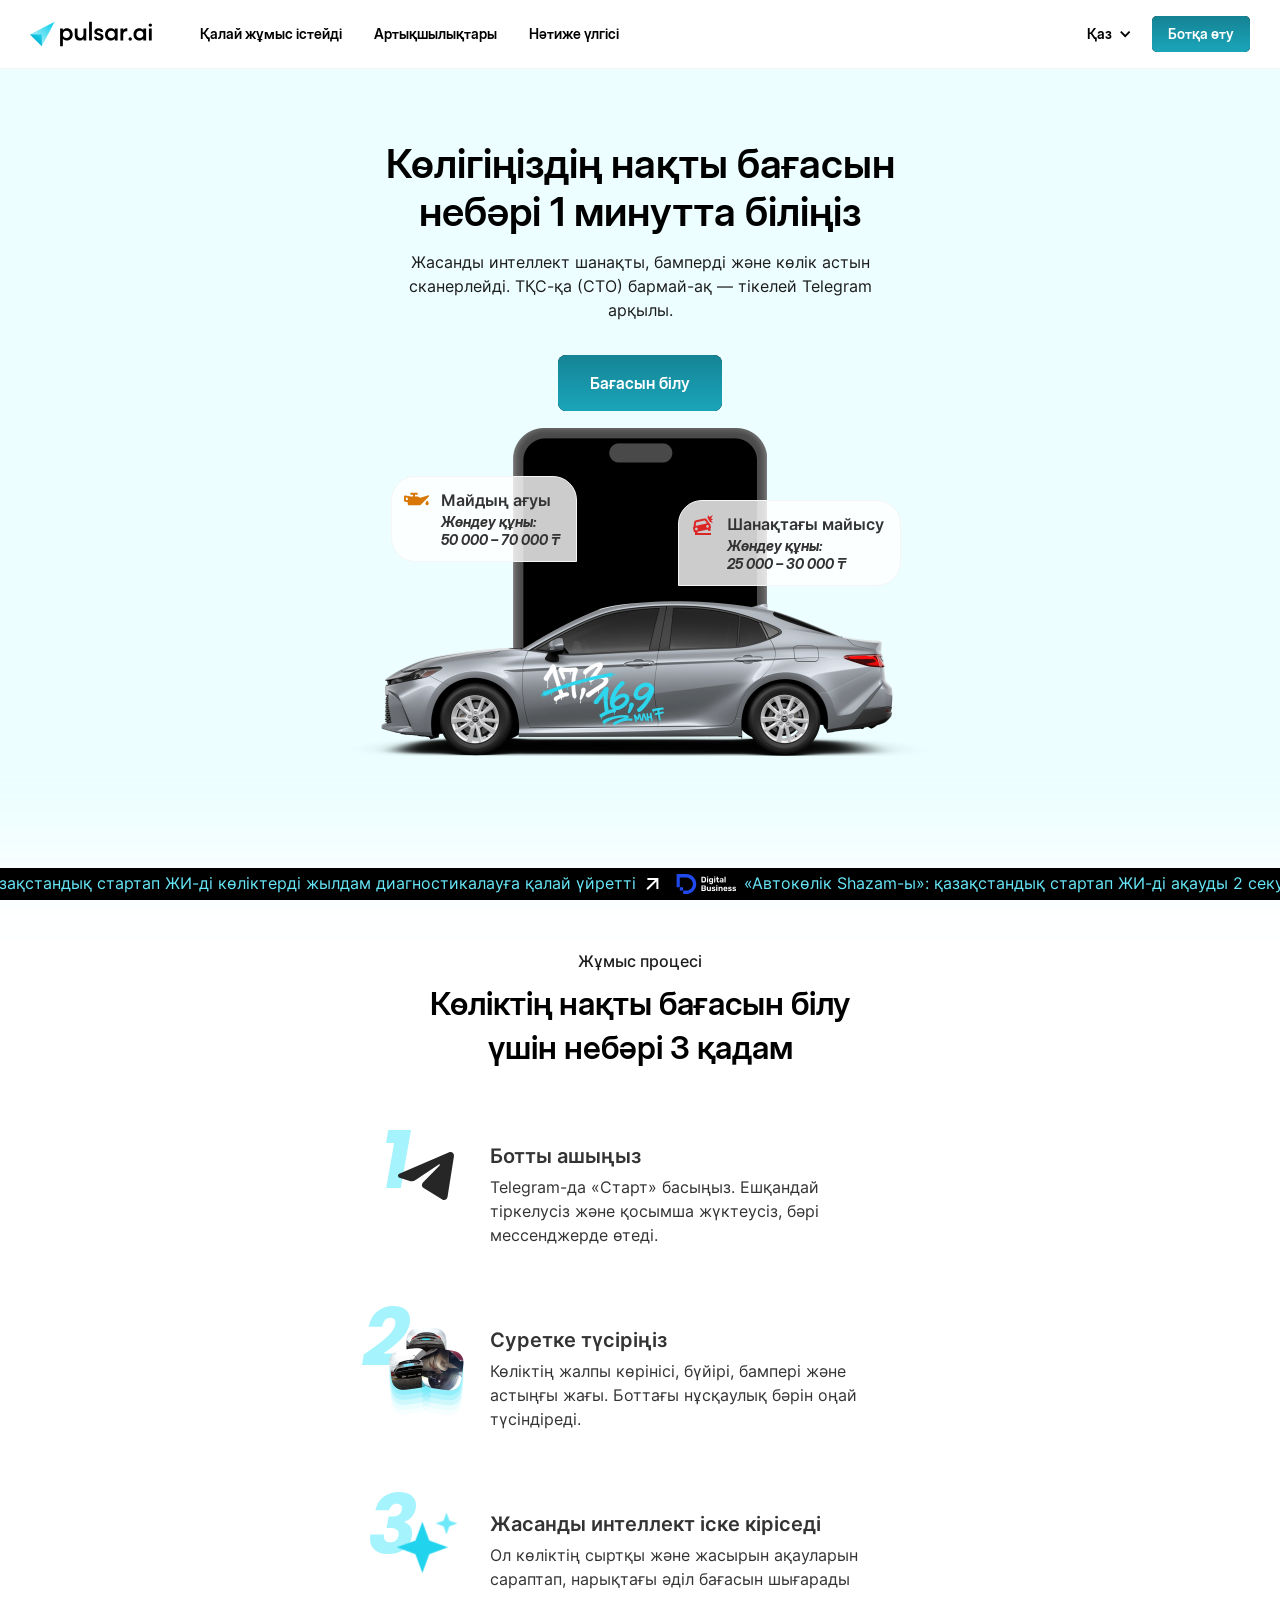
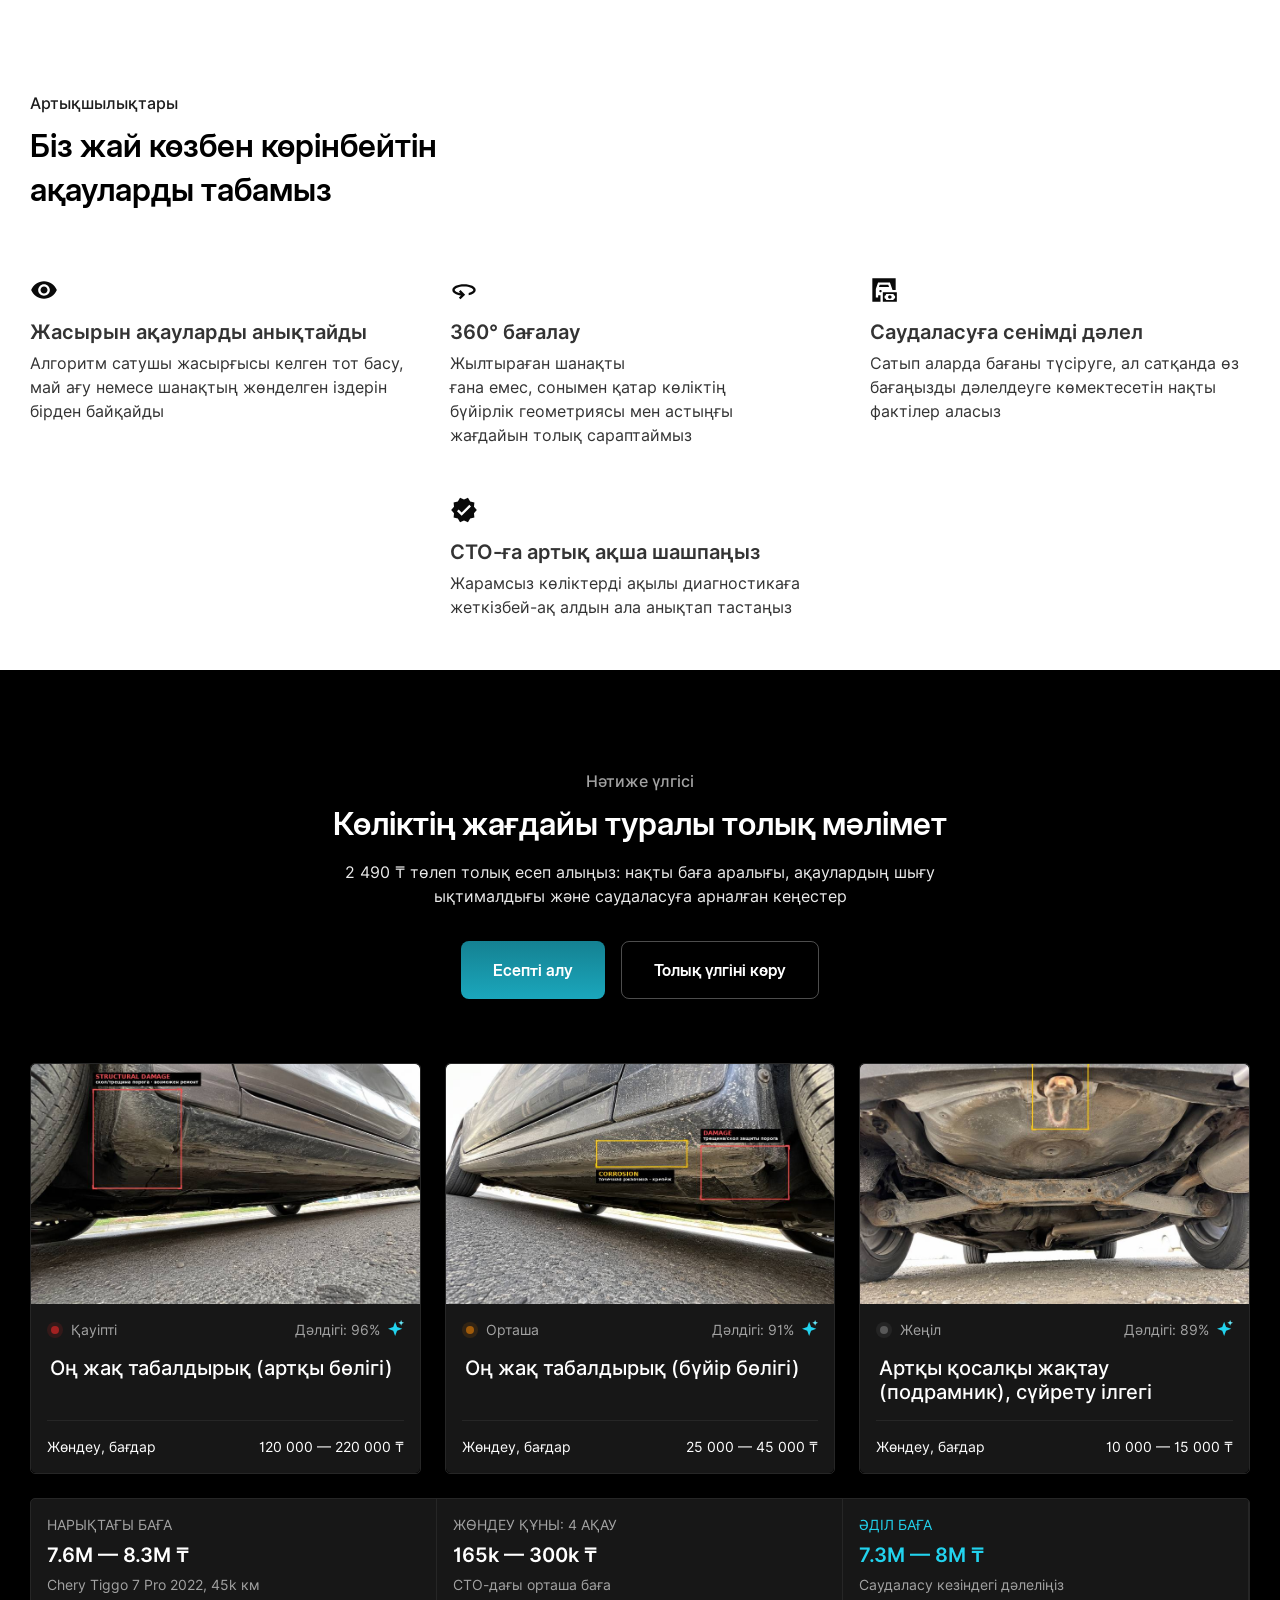
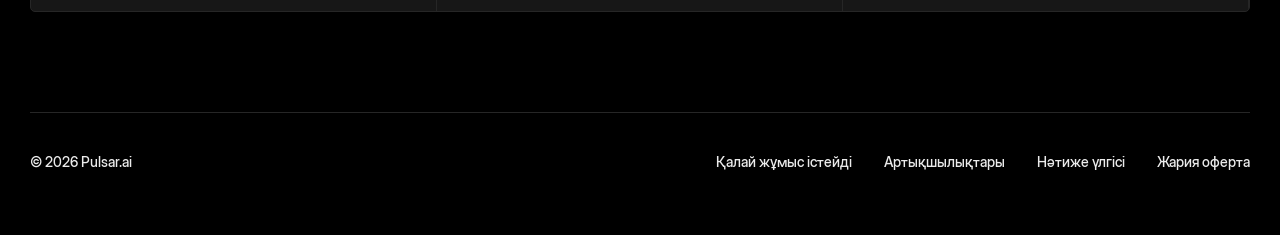
==== kz/index.html @ d09187bf "Kazakh version (/kz) with Paper edits; mobile media ticker above header Co-Authored-By: Claude Opus " ====
<!DOCTYPE html><!-- This site was created in Webflow. https://webflow.com --><!-- Last Published: Tue Nov 03 2026 05:20:23 GMT+0000 (Coordinated Universal Time) --><html lang="kk" data-wf-domain="pulsar-ai-5f24578e4e7285b3506d454662c2b.webflow.io" data-wf-page="6a9db978b10cdf1fc418b156" data-wf-site="6a9108107d1c08d838fe1f3b" data-wf-status="1"><head><meta charset="utf-8"/><link href="./" rel="preconnect" crossorigin="anonymous"/><title>Telegram арқылы автоны 1 минутта бағалау. ЖИ автокөлікті сканерлейді | Pulsar.ai</title><meta content="Көлігіңіздің нақты бағасын 1 минутта біліңіз. Жасанды интеллект жасырын ақауларды анықтайды. Telegram арқылы — СТО-ға бармай-ақ." name="description"/><meta content="width=device-width, initial-scale=1" name="viewport"/><meta content="Webflow" name="generator"/><link href="../assets/pulsar-ai-5f24578e4e7285b3506d454662c2b.webflow.shared.e71da4621.css" rel="stylesheet" type="text/css" crossorigin="anonymous"/><link href="../assets/custom.css" rel="stylesheet" type="text/css"/><style>html.w-mod-js:not(.w-mod-ix3) :is(:is(.button_black, .button_black) .button__circle-decor1, :is(.button_black-small.hide, .button_black-small.hide) .button__circle-decor1, .score__indicator, [data-wf-target*='["6a9db978b10cdf1fc418b156","5acc71b6-aaa3-7196-4b12-9d243e6ff6d4"]'], [data-wf-target*='["6a9db978b10cdf1fc418b156","000bf747-5f48-0472-7041-b72a13dcbaec"]'], [data-wf-target*='["6a9db978b10cdf1fc418b156","5acc71b6-aaa3-7196-4b12-9d243e6ff6dc"]'], [data-wf-target*='["6a9db978b10cdf1fc418b156","110ddaeb-babc-3995-3677-36b9c46e0627"]'], [data-wf-target*='["6a9db978b10cdf1fc418b156","5acc71b6-aaa3-7196-4b12-9d243e6ff6e4"]'], [data-wf-target*='["6a9db978b10cdf1fc418b156","98164095-ffe0-bc70-1eef-4a3916dbff03"]'], .starai-1, .starai-2) {visibility: hidden !important;}</style><script type="text/javascript">!function(o,c){var n=c.documentElement,t=" w-mod-";n.className+=t+"js",("ontouchstart"in o||o.DocumentTouch&&c instanceof DocumentTouch)&&(n.className+=t+"touch")}(window,document);</script><link href="../assets/6aa2a5a3c106a5b3e5770b0f_android-chrome-512x512.png" rel="icon" type="image/png" sizes="32x32" media="(prefers-color-scheme: light)"/><link href="../assets/6aa2a5a3c106a5b3e5770b0f_android-chrome-512x512.png" rel="icon" type="image/png" sizes="32x32" media="(prefers-color-scheme: dark)"/><link href="../assets/6aa2a5a3ab566407ab44dc35_android-chrome-512x512.png" rel="icon" type="image/png" sizes="48x48"/><link href="../assets/6aa2a5a3ccd1c644fdcbb1bd_android-chrome-512x512.png" rel="apple-touch-icon" sizes="180x180"/><link href="../assets/6aa2a5a33033318ff4d2f9ba_android-chrome-512x512.png" rel="icon" type="image/png" sizes="192x192"/><link href="../assets/6aa2a5a39900c2dea5be379f_android-chrome-512x512.png" rel="icon" type="image/png" sizes="512x512"/><script type="application/ld+json">
{
  "@context": "https://schema.org",
  "@type": "WebPage",
  "name": "Көліктің бағасын AI арқылы тексеру",
  "description": "Жасанды интеллект арқылы көліктің нақты бағасын 1 минутта біліңіз. Шанақты, бамперді және көлік астын сканерлеу. Telegram арқылы — СТО-ға бармай-ақ.",
  "url": "/home-kz",
  "inLanguage": "kk",
  "about": {
    "@type": "SoftwareApplication",
    "name": "Pulsar.ai",
    "applicationCategory": "BusinessApplication",
    "operatingSystem": "Telegram",
    "description": "Жасанды интеллект арқылы көліктің жағдайын бағалау және нақты бағасын анықтау қызметі",
    "offers": {
      "@type": "Offer",
      "price": "2490",
      "priceCurrency": "KZT",
      "description": "Толық есеп: нақты баға аралығы, ақаулардың шығу ықтималдығы және саудаласуға арналған кеңестер"
    },
    "featureList": [
      "Жасырын ақауларды анықтау",
      "360° бағалау",
      "Саудаласуға сенімді дәлел",
      "СТО-ға артық ақша шашпау"
    ]
  }
}
</script></head><body><div class="media"><div class="marquee-container"><div class="marquee"><div class="div-block-21"><a href="https://forbes.kz/articles/kak-kazahstanskiy-startap-nauchil-iibystromu-diagnostirovaniyu-avtomobiley" target="_blank" class="marquee-item w-inline-block"><div class="marquee-item__logo-forbes"></div><div class="marquee-item__text-wrap"><div class="description2 marquee-item__text">Қазақстандық стартап ЖИ-ді көліктерді жылдам диагностикалауға қалай үйретті<br/></div><img src="../assets/6a9aa5b7481d4e260c3b7080_north.svg" loading="lazy" alt="" class="marquee-item__icon"/></div></a><a href="https://digitalbusiness.kz/2026-04-02/shazam-dlya-avtomobilya-kazahstanskiy-startap-nauchil-ii-nahodit-polomki-za-2-sekundi/" target="_blank" class="marquee-item w-inline-block"><div class="marquee-item__logo-db"></div><div class="marquee-item__text-wrap"><div class="description2 marquee-item__text">«Автокөлік Shazam-ы»: қазақстандық стартап ЖИ-ді ақауды 2 секундта табуға үйретті</div><img src="../assets/6a9aa5b7481d4e260c3b7080_north.svg" loading="lazy" alt="" class="marquee-item__icon"/></div></a></div><div class="div-block-21"><a href="https://forbes.kz/articles/kak-kazahstanskiy-startap-nauchil-iibystromu-diagnostirovaniyu-avtomobiley" target="_blank" class="marquee-item w-inline-block"><div class="marquee-item__logo-forbes"></div><div class="marquee-item__text-wrap"><div class="description2 marquee-item__text">Қазақстандық стартап ЖИ-ді көліктерді жылдам диагностикалауға қалай үйретті</div><img src="../assets/6a9aa5b7481d4e260c3b7080_north.svg" loading="lazy" alt="" class="marquee-item__icon"/></div></a><a href="https://digitalbusiness.kz/2026-04-02/shazam-dlya-avtomobilya-kazahstanskiy-startap-nauchil-ii-nahodit-polomki-za-2-sekundi/" target="_blank" class="marquee-item w-inline-block"><div class="marquee-item__logo-db"></div><div class="marquee-item__text-wrap"><div class="description2 marquee-item__text">«Автокөлік Shazam-ы»: қазақстандық стартап ЖИ-ді ақауды 2 секундта табуға үйретті</div><img src="../assets/6a9aa5b7481d4e260c3b7080_north.svg" loading="lazy" alt="" class="marquee-item__icon"/></div></a></div><div class="div-block-21"><a href="https://forbes.kz/articles/kak-kazahstanskiy-startap-nauchil-iibystromu-diagnostirovaniyu-avtomobiley" target="_blank" class="marquee-item w-inline-block"><div class="marquee-item__logo-forbes"></div><div class="marquee-item__text-wrap"><div class="description2 marquee-item__text">Қазақстандық стартап ЖИ-ді көліктерді жылдам диагностикалауға қалай үйретті</div><img src="../assets/6a9aa5b7481d4e260c3b7080_north.svg" loading="lazy" alt="" class="marquee-item__icon"/></div></a><a href="https://digitalbusiness.kz/2026-04-02/shazam-dlya-avtomobilya-kazahstanskiy-startap-nauchil-ii-nahodit-polomki-za-2-sekundi/" target="_blank" class="marquee-item w-inline-block"><div class="marquee-item__logo-db"></div><div class="marquee-item__text-wrap"><div class="description2 marquee-item__text">«Автокөлік Shazam-ы»: қазақстандық стартап ЖИ-ді ақауды 2 секундта табуға үйретті</div><img src="../assets/6a9aa5b7481d4e260c3b7080_north.svg" loading="lazy" alt="" class="marquee-item__icon"/></div></a></div></div></div></div><div class="media-mobile"><div class="marquee-container"><div class="marquee"><div class="div-block-22"><a href="https://forbes.kz/articles/kak-kazahstanskiy-startap-nauchil-iibystromu-diagnostirovaniyu-avtomobiley" target="_blank" class="marquee-item w-inline-block"><div class="marquee-item__logo-forbes"></div><div class="marquee-item__text-wrap"><div class="description2 marquee-item__text">Қазақстандық стартап ЖИ-ді көліктерді жылдам диагностикалауға қалай үйретті</div><img src="../assets/6a9aa5b7481d4e260c3b7080_north.svg" loading="lazy" alt="" class="marquee-item__icon"/></div></a><a href="https://digitalbusiness.kz/2026-04-02/shazam-dlya-avtomobilya-kazahstanskiy-startap-nauchil-ii-nahodit-polomki-za-2-sekundi/" target="_blank" class="marquee-item w-inline-block"><div class="marquee-item__logo-db"></div><div class="marquee-item__text-wrap"><div class="description2 marquee-item__text">«Автокөлік Shazam-ы»: қазақстандық стартап ЖИ-ді ақауды 2 секундта табуға үйретті</div><img src="../assets/6a9aa5b7481d4e260c3b7080_north.svg" loading="lazy" alt="" class="marquee-item__icon"/></div></a></div><div class="div-block-22"><a href="https://forbes.kz/articles/kak-kazahstanskiy-startap-nauchil-iibystromu-diagnostirovaniyu-avtomobiley" target="_blank" class="marquee-item w-inline-block"><div class="marquee-item__logo-forbes"></div><div class="marquee-item__text-wrap"><div class="description2 marquee-item__text">Қазақстандық стартап ЖИ-ді көліктерді жылдам диагностикалауға қалай үйретті</div><img src="../assets/6a9aa5b7481d4e260c3b7080_north.svg" loading="lazy" alt="" class="marquee-item__icon"/></div></a><a href="https://digitalbusiness.kz/2026-04-02/shazam-dlya-avtomobilya-kazahstanskiy-startap-nauchil-ii-nahodit-polomki-za-2-sekundi/" target="_blank" class="marquee-item w-inline-block"><div class="marquee-item__logo-db"></div><div class="marquee-item__text-wrap"><div class="description2 marquee-item__text">«Автокөлік Shazam-ы»: қазақстандық стартап ЖИ-ді ақауды 2 секундта табуға үйретті</div><img src="../assets/6a9aa5b7481d4e260c3b7080_north.svg" loading="lazy" alt="" class="marquee-item__icon"/></div></a></div><div class="div-block-22"><a href="https://forbes.kz/articles/kak-kazahstanskiy-startap-nauchil-iibystromu-diagnostirovaniyu-avtomobiley" target="_blank" class="marquee-item w-inline-block"><div class="marquee-item__logo-forbes"></div><div class="marquee-item__text-wrap"><div class="description2 marquee-item__text">Қазақстандық стартап ЖИ-ді көліктерді жылдам диагностикалауға қалай үйретті</div><img src="../assets/6a9aa5b7481d4e260c3b7080_north.svg" loading="lazy" alt="" class="marquee-item__icon"/></div></a><a href="https://digitalbusiness.kz/2026-04-02/shazam-dlya-avtomobilya-kazahstanskiy-startap-nauchil-ii-nahodit-polomki-za-2-sekundi/" target="_blank" class="marquee-item w-inline-block"><div class="marquee-item__logo-db"></div><div class="marquee-item__text-wrap"><div class="description2 marquee-item__text">«Автокөлік Shazam-ы»: қазақстандық стартап ЖИ-ді ақауды 2 секундта табуға үйретті</div><img src="../assets/6a9aa5b7481d4e260c3b7080_north.svg" loading="lazy" alt="" class="marquee-item__icon"/></div></a></div></div></div></div><div data-animation="default" data-collapse="medium" data-duration="400" data-easing="ease" data-easing2="ease" role="banner" class="header w-nav"><div class="container1 w-container"><div class="header__wrap"><div class="div-block-2"><div class="div-block-8"><a href="./" aria-current="page" class="brand w-nav-brand w--current"><img src="../assets/logo.svg" loading="lazy" alt="" class="logo_white"/></a><nav role="navigation" class="nav-menu w-nav-menu"><a href="#work" class="text1 header__navigation-item w-nav-link">Қалай жұмыс істейді</a><a href="#value" class="text1 header__navigation-item w-nav-link">Артықшылықтары</a><a href="#report" class="text1 header__navigation-item w-nav-link">Нәтиже үлгісі</a><a data-w-id="4a80d7cf-d1a5-9208-9df3-ebc52e42f6ac" href="https://t.me/Ipulsar_ai_bot" class="button-text2 button_black-small mobile-menu__button hide-568 w-button">Ботты ашу</a></nav></div><div class="div-block"><div data-hover="false" data-delay="0" class="w-dropdown"><div class="dropdown-toggle w-dropdown-toggle"><div class="icon-2 w-icon-dropdown-toggle"></div><div class="text1 header__language-txt">Қаз</div></div><nav class="dropdown-list w-dropdown-list"><a href="./" aria-current="page" class="text1 dropdown-item w-dropdown-link w--current">Қаз</a><a href="../" class="text1 dropdown-item w-dropdown-link">Рус</a></nav></div><div class="header__button-wrap"><a data-w-id="125ee73b-8754-ce80-e896-9b4c0608d968" href="https://t.me/Ipulsar_ai_bot" target="_blank" class="button_black-small hide w-inline-block"><div class="button-text2 button-text_black">Ботқа өту<br/></div><div class="button__circle-decor1"></div></a><div class="menu-button w-nav-button"><div class="icon w-icon-nav-menu"></div></div></div></div></div></div></div></div><section id="hero" class="section-hero"><div class="hero-img-wrap"><img src="../assets/6aa2974cb56e95d9a5f28c7d_hero-img-mobile3.webp" loading="lazy" width="780" alt="" class="hero-img-mobile"/><div class="hero-img-price"></div></div><div class="w-layout-blockcontainer container1 w-container"><div class="div-block-17"><div class="section-hero__info-wrap"><h1 class="h1 section-hero__title">Көлігіңіздің нақты бағасын небәрі 1 минутта біліңіз</h1><div class="description2 section-hero__description-kz">Жасанды интеллект шанақты, бамперді және көлік астын сканерлейді. ТҚС-қа (СТО) бармай-ақ — тікелей Telegram арқылы.</div><img src="../assets/6a9108107d1c08d838fe1f48_car2.webp" loading="lazy" alt="" class="section-hero__img-copy"/><a href="https://t.me/Ipulsar_ai_bot" target="_blank" class="button_black w-inline-block"><div class="button-text1 button-text_black">Бағасын білу<br/></div><div class="button__circle-decor1"></div></a></div><div class="section-hero__img-wrap"><img src="../assets/6aa292aa5bb7e40849ac136f_hero-img1.webp" loading="lazy" alt="" class="hero-img"/><div class="hero-img__message1"><img src="../assets/6a911b03cfb4f8cd3141f052_oil.svg" loading="lazy" alt="" class="hero-img__message-icon"/><div><div class="description2 hero-img__message-title">Майдың ағуы<br/></div><div class="button-text2 hero-img__message-description">Жөндеу құны: <br/>50 000 – 70 000 ₸</div></div></div><div class="hero-img__message2"><img src="../assets/6a911b03a50c021ce4263d07_crash.svg" loading="lazy" alt="" class="hero-img__message-icon"/><div><div class="description2 hero-img__message-title">Шанақтағы майысу</div><div class="button-text2 hero-img__message-description">Жөндеу құны: <br/>25 000 – 30 000 ₸</div></div></div></div></div></div><div class="div-block-5"></div></section><section id="work" class="section-work"><div class="w-layout-blockcontainer container1 w-container"><div class="section-work__wrap"><div class="section-work__heading"><div class="description2 section-work__label">Жұмыс процесі</div><h2 class="h2 section-work__title">Көліктің нақты бағасын білу үшін небәрі 3 қадам</h2></div><div class="section-work__content-step-wrap"><div class="section-work__content-step"><div class="section-work__content-img-wrap"><img src="../assets/6a910d2b61721d2770b2836d_tg.svg" loading="lazy" alt=""/><img src="../assets/6a910f121a7c66214725e6cd_1-step.svg" loading="lazy" alt="" class="image-4"/></div><div class="section-work__content-info"><div class="title section-work__content-title">Ботты ашыңыз</div><div class="description2 section-work__content-description">Telegram-да «Старт» басыңыз. Ешқандай тіркелусіз және қосымша жүктеусіз, бәрі мессенджерде өтеді.</div></div></div><div class="section-work__content-step"><div class="section-work__content-img-wrap"><div class="div-block-4"><img src="../assets/6a910d2b7bfc3d89146bfad5_photostep.png" loading="lazy" alt="" class="image-3"/><img src="../assets/6a910f123933a690e63d4904_2-step.svg" loading="lazy" alt="" class="image-5"/></div></div><div class="section-work__content-info"><div class="title section-work__content-title">Суретке түсіріңіз</div><div class="description2 section-work__content-description">Көліктің жалпы көрінісі, бүйірі, бампері және астыңғы жағы. Боттағы нұсқаулық бәрін оңай түсіндіреді.</div></div></div><div class="section-work__content-step"><div class="section-work__content-img-wrap"><div class="starai-wrap"><div class="starai-1"></div><div class="starai-2"></div></div><img src="../assets/6a910f1283d1eda0f045328d_3-step.svg" loading="lazy" alt="" class="image-6"/></div><div class="section-work__content-info"><div class="title section-work__content-title">Жасанды интеллект іске кіріседі</div><div class="description2 section-work__content-description">Ол көліктің сыртқы және жасырын ақауларын сараптап, нарықтағы әділ бағасын шығарады</div></div></div></div></div></div></section><section id="value" class="section-partner"><div class="w-layout-blockcontainer container1 w-container"><div class="section-value__heading"><div class="description2 section-value__label">Артықшылықтары</div><div class="h2 section-value__title">Біз жай көзбен көрінбейтін ақауларды табамыз</div></div><div class="section-value__content-wrap"><div class="section-value__content"><img src="../assets/6a9111747bfc3d89146d2033_eye.svg" loading="lazy" alt="" class="section-value__content-icon"/><div class="section-value__content-info"><div class="title section-value__content-title">Жасырын ақауларды анықтайды</div><div class="description2 section-value__content-description">Алгоритм сатушы жасырғысы келген тот басу, май ағу немесе шанақтың жөнделген іздерін бірден байқайды</div></div></div><div class="section-value__content"><img src="../assets/6a911174f9fcd95c011d88a9_360.svg" loading="lazy" alt="" class="section-value__content-icon"/><div class="section-value__content-info"><div class="title section-value__content-title">360° бағалау</div><div class="description2 section-value__content-description">Жылтыраған шанақты<br/>ғана емес, сонымен қатар көліктің<br/>бүйірлік геометриясы мен астыңғы<br/>жағдайын толық сараптаймыз</div></div></div><div class="section-value__content"><img src="../assets/6a911174e4c5d27ac796e3a2_money-sharp.svg" loading="lazy" alt="" class="section-value__content-icon"/><div class="section-value__content-info"><div class="title section-value__content-title">Саудаласуға сенімді дәлел</div><div class="description2 section-value__content-description">Сатып аларда бағаны түсіруге, ал сатқанда өз бағаңызды дәлелдеуге көмектесетін нақты фактілер аласыз</div></div></div><div id="w-node-_0b2b415d-74f6-2b79-b9c9-4dc3cc203b58-c418b156" class="section-value__content"><img src="../assets/6a911174f0278f39e988c9e0_decagram.svg" loading="lazy" alt="" class="section-value__content-icon"/><div class="section-value__content-info"><div class="title section-value__content-title">СТО-ға артық ақша шашпаңыз</div><div class="description2 section-value__content-description">Жарамсыз көліктерді ақылы диагностикаға жеткізбей-ақ алдын ала анықтап тастаңыз</div></div></div></div></div></section><section id="report" class="section-result"><div class="w-layout-blockcontainer container1 w-container"><div class="section-result__heading"><div class="description2 section-result__label">Нәтиже үлгісі</div><div class="div-block-7"><div class="h2 section-result__title">Көліктің жағдайы туралы толық мәлімет</div><div class="description2 section-result__description">2 490 ₸ төлеп толық есеп алыңыз: нақты баға аралығы, ақаулардың шығу ықтималдығы және саудаласуға арналған кеңестер</div></div><div class="button-wrap"><a href="https://t.me/Ipulsar_ai_bot" target="_blank" class="button_black w-inline-block"><div class="button-text1 button-text_black">Есепті алу<br/></div><div class="button__circle-decor1"></div></a><a href="full-report.html" class="button_outline w-inline-block"><div class="button-text1 button-text_outline">Толық үлгіні көру<br/></div></a></div></div><div class="section-result__table1-wrap"><div class="result-cards"><div class="report-img-wrap"><img src="../assets/6a99f05f3b61dc6614ebc7a5_img0.jpeg" loading="lazy" width="Auto" height="Auto" alt="" srcset="../assets/6a99f05f3b61dc6614ebc7a5_img0-p-500.jpeg 500w, ../assets/6a99f05f3b61dc6614ebc7a5_img0-p-800.jpeg 800w, ../assets/6a99f05f3b61dc6614ebc7a5_img0.jpeg 900w" sizes="100vw" class="report-img"/><div class="report-img__txt-wrap"><div class="report-img__info-top"><div class="report-img__top-wrap"><div class="score__indivator-wrap"><img src="../assets/6a99dafb2792032cd81c3b68_red.svg" loading="lazy" alt="" class="score__indicator"/><div class="description3 section-result__table-content-txt">Қауіпті</div></div><div class="score__indivator-wrap"><div class="description3 section-result__table-content-txt">Дәлдігі: 96%</div><img src="../assets/6a99fa967fc26d7e6d3a3946_star.svg" loading="lazy" alt="" class="score__indicator-copy"/></div></div><div class="report-img__info"><div class="title score__title1">Оң жақ табалдырық (артқы бөлігі)</div></div></div><div class="report-img__price-wrap"><div class="description3 section-result__table-content-txt"><span class="text-span-7">Жөндеу, бағдар</span></div><div class="description2 section-result__table-content-description-copy">120 000 — 220 000 ₸</div></div></div></div><div class="report-img-wrap"><img src="../assets/6a99f05f3c948d5f2acec973_img00.jpeg" loading="lazy" sizes="100vw" srcset="../assets/6a99f05f3c948d5f2acec973_img00-p-500.jpeg 500w, ../assets/6a99f05f3c948d5f2acec973_img00-p-800.jpeg 800w, ../assets/6a99f05f3c948d5f2acec973_img00.jpeg 900w" alt="" class="report-img"/><div class="report-img__txt-wrap"><div class="report-img__info-top"><div class="report-img__top-wrap"><div class="score__indivator-wrap"><img src="../assets/6a947d4a7ae4baa20e4ce341_Yellow.svg" loading="lazy" alt="" class="score__indicator"/><div class="description3 section-result__table-content-txt">Орташа</div></div><div class="score__indivator-wrap"><div class="description3 section-result__table-content-txt">Дәлдігі: 91%</div><img src="../assets/6a99fa967fc26d7e6d3a3946_star.svg" loading="lazy" alt="" class="score__indicator-copy"/></div></div><div class="report-img__info"><div class="title score__title1">Оң жақ табалдырық (бүйір бөлігі)</div></div></div><div class="report-img__price-wrap"><div class="description3 section-result__table-content-txt"><span class="text-span-6">Жөндеу, бағдар</span></div><div class="description2 section-result__table-content-description-copy">25 000 — 45 000 ₸</div></div></div></div><div class="report-img-wrap"><img src="../assets/6a99f05fd638ca759ee62156_img2.jpeg" loading="lazy" sizes="100vw" srcset="../assets/6a99f05fd638ca759ee62156_img2-p-500.jpeg 500w, ../assets/6a99f05fd638ca759ee62156_img2-p-800.jpeg 800w, ../assets/6a99f05fd638ca759ee62156_img2.jpeg 900w" alt="" id="photo4" class="report-img"/><div class="report-img__txt-wrap"><div class="report-img__info-top"><div class="report-img__top-wrap"><div class="score__indivator-wrap"><img src="../assets/6a99dafbf38ff0e3e2591a8b_grey.svg" loading="lazy" alt="" class="score__indicator"/><div class="description3 section-result__table-content-txt">Жеңіл</div></div><div class="score__indivator-wrap"><div class="description3 section-result__table-content-txt">Дәлдігі: 89%</div><img src="../assets/6a99fa967fc26d7e6d3a3946_star.svg" loading="lazy" alt="" class="score__indicator-copy"/></div></div><div class="report-img__info"><div class="title score__title1">Артқы қосалқы жақтау (подрамник), сүйрету ілгегі</div></div></div><div class="report-img__price-wrap"><div class="description3 section-result__table-content-txt"><span class="text-span-7">Жөндеу, бағдар</span></div><div class="description2 section-result__table-content-description-copy">10 000 — 15 000 ₸</div></div></div></div></div><div class="section-result__table1"><div class="section-result__table1-bottom"><div class="table-top__text-wrap2"><div class="description3 section-result__table-content-txt">НАРЫҚТАҒЫ БАҒА</div><div class="title score__title"><strong>7.6M — 8.3M ₸</strong></div><div class="description3 section-result__table-content-txt">Chery Tiggo 7 Pro 2022, 45k км</div></div><div class="table-top__text-wrap2"><div class="description3 section-result__table-content-txt">ЖӨНДЕУ ҚҰНЫ: 4 АҚАУ</div><div class="title score__title"><strong>165k — 300k ₸</strong></div><div class="description3 section-result__table-content-txt">СТО-дағы орташа баға</div></div><div id="w-node-_5acc71b6-aaa3-7196-4b12-9d243e6ff6fa-c418b156" class="table-top__text-wrap2"><div class="description3 section-result__table-content-txt"><span class="text-span-8">ӘДІЛ БАҒА</span></div><div class="title score__title"><span class="text-span-2"><strong>7.3M — 8M ₸</strong></span></div><div class="description3 section-result__table-content-txt">Саудаласу кезіндегі дәлеліңіз</div></div></div></div></div></div></section><section class="section-economics"><div class="w-layout-blockcontainer container1 w-container"><div class="section-economics__wrap"><h2 class="h2-1 section-economics__title">SmartRail <strong>Economics</strong></h2><img src="../assets/6a9108107d1c08d838fe1f52_SmartRail.webp" loading="lazy" alt="" class="section-economics__img"/><div class="section-economics__description-wrap"><div class="description2 section-economics__description">1x SmartRail: 500–1,000 scans / month → 10 000–20 000 AED</div><div class="description2 section-economics__description">10x SmartRail: 5,000–10,000 scans / month → 100 000–200 000 AED</div></div></div></div></section><section class="section-exclusive"><div class="w-layout-blockcontainer container1 w-container"><div class="section-exclusive__wrap"><img src="../assets/6a9108107d1c08d838fe1f6a_dubaicity1.webp" loading="lazy" sizes="144px" srcset="../assets/6a9108107d1c08d838fe1f6a_dubaicity1-p-500.webp 500w, ../assets/6a9108107d1c08d838fe1f6a_dubaicity1-p-800.webp 800w, ../assets/6a9108107d1c08d838fe1f6a_dubaicity1-p-1080.webp 1080w, ../assets/6a9108107d1c08d838fe1f6a_dubaicity1.webp 2366w" alt="" class="section-exclusive__img"/><div class="section-exclusive__info"><h2 class="h2 section-exclusive__title">Partners-only access</h2><div class="section-exclusive__description-wrap"><div class="description2 section-exclusive__description">SmartRails prices from 18,000 AED</div></div></div></div></div></section><section class="footer"><div class="w-layout-blockcontainer container1 w-container"><div class="div-block-6"><div class="divider"></div><div class="footer__wrap"><div class="text1-1 footer__text">© 2026 Pulsar.ai</div><div class="footer__link-wrap"><a href="#work" class="text1-1 footer__link-item">Қалай жұмыс істейді</a><a href="#value" class="text1-1 footer__link-item">Артықшылықтары</a><a href="#report" class="text1-1 footer__link-item">Нәтиже үлгісі</a><a href="public-offer.html" class="text1-1 footer__link-item">Жария оферта</a></div></div></div></div></section><script src="../assets/jquery-3.5.1.min.dc5e7f18c8.js" type="text/javascript" crossorigin="anonymous"></script><script src="../assets/webflow.schunk.f383f5e6d5965c7d.js" type="text/javascript" crossorigin="anonymous"></script><script src="../assets/webflow.schunk.8dd9c1c3f1a47925.js" type="text/javascript" crossorigin="anonymous"></script><script src="../assets/webflow.schunk.7699861e0a389f15.js" type="text/javascript" crossorigin="anonymous"></script><script src="../assets/webflow.ebad1e2f.d8cbd7fdc56e4734.js" type="text/javascript" crossorigin="anonymous"></script><script src="../assets/gsap.min.js" type="text/javascript"></script></body></html>
---- assets/pulsar-ai-5f24578e4e7285b3506d454662c2b.webflow.shared.e71da4621.css ----
html {
  -webkit-text-size-adjust: 100%;
  -ms-text-size-adjust: 100%;
  font-family: sans-serif;
}

body {
  margin: 0;
}

article, aside, details, figcaption, figure, footer, header, hgroup, main, menu, nav, section, summary {
  display: block;
}

audio, canvas, progress, video {
  vertical-align: baseline;
  display: inline-block;
}

audio:not([controls]) {
  height: 0;
  display: none;
}

[hidden], template {
  display: none;
}

a {
  background-color: #0000;
}

a:active, a:hover {
  outline: 0;
}

abbr[title] {
  border-bottom: 1px dotted;
}

b, strong {
  font-weight: bold;
}

dfn {
  font-style: italic;
}

h1 {
  margin: .67em 0;
  font-size: 2em;
}

mark {
  color: #000;
  background: #ff0;
}

small {
  font-size: 80%;
}

sub, sup {
  vertical-align: baseline;
  font-size: 75%;
  line-height: 0;
  position: relative;
}

sup {
  top: -.5em;
}

sub {
  bottom: -.25em;
}

img {
  border: 0;
}

svg:not(:root) {
  overflow: hidden;
}

hr {
  box-sizing: content-box;
  height: 0;
}

pre {
  overflow: auto;
}

code, kbd, pre, samp {
  font-family: monospace;
  font-size: 1em;
}

button, input, optgroup, select, textarea {
  color: inherit;
  font: inherit;
  margin: 0;
}

button {
  overflow: visible;
}

button, select {
  text-transform: none;
}

button, html input[type="button"], input[type="reset"] {
  -webkit-appearance: button;
  cursor: pointer;
}

button[disabled], html input[disabled] {
  cursor: default;
}

button::-moz-focus-inner, input::-moz-focus-inner {
  border: 0;
  padding: 0;
}

input {
  line-height: normal;
}

input[type="checkbox"], input[type="radio"] {
  box-sizing: border-box;
  padding: 0;
}

input[type="number"]::-webkit-inner-spin-button, input[type="number"]::-webkit-outer-spin-button {
  height: auto;
}

input[type="search"] {
  -webkit-appearance: none;
}

input[type="search"]::-webkit-search-cancel-button, input[type="search"]::-webkit-search-decoration {
  -webkit-appearance: none;
}

legend {
  border: 0;
  padding: 0;
}

textarea {
  overflow: auto;
}

optgroup {
  font-weight: bold;
}

table {
  border-collapse: collapse;
  border-spacing: 0;
}

td, th {
  padding: 0;
}

@font-face {
  font-family: webflow-icons;
  src: url("[data-uri]") format("truetype");
  font-weight: normal;
  font-style: normal;
}

[class^="w-icon-"], [class*=" w-icon-"] {
  speak: none;
  font-variant: normal;
  text-transform: none;
  -webkit-font-smoothing: antialiased;
  -moz-osx-font-smoothing: grayscale;
  font-style: normal;
  font-weight: normal;
  line-height: 1;
  font-family: webflow-icons !important;
}

.w-icon-slider-right:before {
  content: "";
}

.w-icon-slider-left:before {
  content: "";
}

.w-icon-nav-menu:before {
  content: "";
}

.w-icon-arrow-down:before, .w-icon-dropdown-toggle:before {
  content: "";
}

.w-icon-file-upload-remove:before {
  content: "";
}

.w-icon-file-upload-icon:before {
  content: "";
}

* {
  box-sizing: border-box;
}

html {
  height: 100%;
}

body {
  color: #333;
  background-color: #fff;
  min-height: 100%;
  margin: 0;
  font-family: Arial, sans-serif;
  font-size: 14px;
  line-height: 20px;
}

img {
  vertical-align: middle;
  max-width: 100%;
  display: inline-block;
}

html.w-mod-touch * {
  background-attachment: scroll !important;
}

.w-block {
  display: block;
}

.w-inline-block {
  max-width: 100%;
  display: inline-block;
}

.w-clearfix:before, .w-clearfix:after {
  content: " ";
  grid-area: 1 / 1 / 2 / 2;
  display: table;
}

.w-clearfix:after {
  clear: both;
}

.w-hidden {
  display: none;
}

.w-button {
  color: #fff;
  line-height: inherit;
  cursor: pointer;
  background-color: #3898ec;
  border: 0;
  border-radius: 0;
  padding: 9px 15px;
  text-decoration: none;
  display: inline-block;
}

input.w-button {
  -webkit-appearance: button;
}

:where(button.w-popover-trigger), :where(button.w-modal-trigger) {
  color: inherit;
  cursor: pointer;
  font: inherit;
  line-height: inherit;
  text-align: inherit;
  -webkit-text-decoration: inherit;
  text-decoration: inherit;
  background-color: #0000;
  border: 0;
  margin: 0;
  padding: 0;
}

:where(.w-popover) {
  position-anchor: auto;
  position-area: top;
}

:where(.w-popover[data-w-popover-backdrop-animated], .w-modal[data-w-popover-backdrop-animated])::backdrop {
  animation: var(--w-backdrop-animation, none);
}

:where(.w-popover, .w-modal) {
  --w-backdrop-animation: initial;
}

.w-popover-mask {
  opacity: 0 !important;
  clip-path: none !important;
  pointer-events: auto !important;
  border: 0 !important;
  width: auto !important;
  max-width: none !important;
  height: auto !important;
  max-height: none !important;
  margin: 0 !important;
  padding: 0 !important;
  position: fixed !important;
  inset: 0 !important;
  transform: none !important;
}

.w-popover-mask[popover] {
  translate: none !important;
  rotate: none !important;
  scale: none !important;
}

.w-popover-mask::backdrop {
  display: none !important;
}

.w-popover-mask:not(:popover-open) {
  display: none !important;
}

@supports not selector(:popover-open) {
  .w-popover-mask {
    display: none !important;
  }
}

.w-popover[popover]:not(:popover-open) {
  display: none;
}

.w-modal:not([open]):not([popover]) {
  display: none;
}

.w-modal[popover]:not(:popover-open) {
  display: none;
}

:where(.w-modal[data-w-modal-lock-scroll]) {
  overscroll-behavior: contain;
}

html[data-w-dynpage] [data-w-cloak] {
  color: #0000 !important;
}

.w-code-block {
  margin: unset;
}

pre.w-code-block code {
  all: inherit;
}

pre.w-code-block code > span {
  display: block !important;
}

.w-optimization {
  display: contents;
}

.w-webflow-badge, .w-webflow-badge > img {
  box-sizing: unset;
  width: unset;
  height: unset;
  max-height: unset;
  max-width: unset;
  min-height: unset;
  min-width: unset;
  margin: unset;
  padding: unset;
  float: unset;
  clear: unset;
  border: unset;
  border-radius: unset;
  background: unset;
  background-image: unset;
  background-position: unset;
  background-size: unset;
  background-repeat: unset;
  background-origin: unset;
  background-clip: unset;
  background-attachment: unset;
  background-color: unset;
  box-shadow: unset;
  transform: unset;
  direction: unset;
  font-family: unset;
  font-weight: unset;
  color: unset;
  font-size: unset;
  line-height: unset;
  font-style: unset;
  font-variant: unset;
  text-align: unset;
  letter-spacing: unset;
  -webkit-text-decoration: unset;
  text-decoration: unset;
  text-indent: unset;
  text-transform: unset;
  list-style-type: unset;
  text-shadow: unset;
  vertical-align: unset;
  cursor: unset;
  white-space: unset;
  word-break: unset;
  word-spacing: unset;
  word-wrap: unset;
  transition: unset;
}

.w-webflow-badge {
  white-space: nowrap;
  cursor: pointer;
  box-shadow: 0 0 0 1px #0000001a, 0 1px 3px #0000001a;
  visibility: visible !important;
  opacity: 1 !important;
  z-index: 2147483647 !important;
  color: #aaadb0 !important;
  width: auto !important;
  height: auto !important;
  overflow: unset !important;
  background-color: #fff !important;
  border-radius: 3px !important;
  margin: 0 !important;
  padding: 6px !important;
  font-size: 12px !important;
  line-height: 14px !important;
  text-decoration: none !important;
  display: inline-block !important;
  position: fixed !important;
  inset: auto 12px 12px auto !important;
  transform: none !important;
}

.w-webflow-badge > img {
  position: unset;
  visibility: unset !important;
  opacity: 1 !important;
  vertical-align: middle !important;
  display: inline-block !important;
}

h1, h2, h3, h4, h5, h6 {
  margin-bottom: 10px;
  font-weight: bold;
}

h1 {
  margin-top: 20px;
  font-size: 38px;
  line-height: 44px;
}

h2 {
  margin-top: 20px;
  font-size: 32px;
  line-height: 36px;
}

h3 {
  margin-top: 20px;
  font-size: 24px;
  line-height: 30px;
}

h4 {
  margin-top: 10px;
  font-size: 18px;
  line-height: 24px;
}

h5 {
  margin-top: 10px;
  font-size: 14px;
  line-height: 20px;
}

h6 {
  margin-top: 10px;
  font-size: 12px;
  line-height: 18px;
}

p {
  margin-top: 0;
  margin-bottom: 10px;
}

blockquote {
  border-left: 5px solid #e2e2e2;
  margin: 0 0 10px;
  padding: 10px 20px;
  font-size: 18px;
  line-height: 22px;
}

figure {
  margin: 0 0 10px;
}

figcaption {
  text-align: center;
  margin-top: 5px;
}

ul, ol {
  margin-top: 0;
  margin-bottom: 10px;
  padding-left: 40px;
}

.w-list-unstyled {
  padding-left: 0;
  list-style: none;
}

.w-embed:before, .w-embed:after {
  content: " ";
  grid-area: 1 / 1 / 2 / 2;
  display: table;
}

.w-embed:after {
  clear: both;
}

.w-video {
  width: 100%;
  padding: 0;
  position: relative;
}

.w-video iframe, .w-video object, .w-video embed {
  border: none;
  width: 100%;
  height: 100%;
  position: absolute;
  top: 0;
  left: 0;
}

fieldset {
  border: 0;
  margin: 0;
  padding: 0;
}

button, [type="button"], [type="reset"] {
  cursor: pointer;
  -webkit-appearance: button;
  border: 0;
}

.w-form {
  margin: 0 0 15px;
}

.w-form-done {
  text-align: center;
  background-color: #ddd;
  padding: 20px;
  display: none;
}

.w-form-fail {
  background-color: #ffdede;
  margin-top: 10px;
  padding: 10px;
  display: none;
}

label {
  margin-bottom: 5px;
  font-weight: bold;
  display: block;
}

.w-input, .w-select {
  color: #333;
  vertical-align: middle;
  background-color: #fff;
  border: 1px solid #ccc;
  width: 100%;
  height: 38px;
  margin-bottom: 10px;
  padding: 8px 12px;
  font-size: 14px;
  line-height: 1.42857;
  display: block;
}

.w-input::placeholder, .w-select::placeholder {
  color: #999;
}

.w-input:focus, .w-select:focus {
  border-color: #3898ec;
  outline: 0;
}

.w-input[disabled], .w-select[disabled], .w-input[readonly], .w-select[readonly], fieldset[disabled] .w-input, fieldset[disabled] .w-select {
  cursor: not-allowed;
}

.w-input[disabled]:not(.w-input-disabled), .w-select[disabled]:not(.w-input-disabled), .w-input[readonly], .w-select[readonly], fieldset[disabled]:not(.w-input-disabled) .w-input, fieldset[disabled]:not(.w-input-disabled) .w-select {
  background-color: #eee;
}

textarea.w-input, textarea.w-select {
  height: auto;
}

.w-select {
  background-color: #f3f3f3;
}

.w-select[multiple] {
  height: auto;
}

.w-form-label {
  cursor: pointer;
  margin-bottom: 0;
  font-weight: normal;
  display: inline-block;
}

.w-radio {
  margin-bottom: 5px;
  padding-left: 20px;
  display: block;
}

.w-radio:before, .w-radio:after {
  content: " ";
  grid-area: 1 / 1 / 2 / 2;
  display: table;
}

.w-radio:after {
  clear: both;
}

.w-radio-input {
  float: left;
  margin: 3px 0 0 -20px;
  line-height: normal;
}

.w-file-upload {
  margin-bottom: 10px;
  display: block;
}

.w-file-upload-input {
  opacity: 0;
  z-index: -100;
  width: .1px;
  height: .1px;
  position: absolute;
  overflow: hidden;
}

.w-file-upload-default, .w-file-upload-uploading, .w-file-upload-success {
  color: #333;
  display: inline-block;
}

.w-file-upload-error {
  margin-top: 10px;
  display: block;
}

.w-file-upload-default.w-hidden, .w-file-upload-uploading.w-hidden, .w-file-upload-error.w-hidden, .w-file-upload-success.w-hidden {
  display: none;
}

.w-file-upload-uploading-btn {
  cursor: pointer;
  background-color: #fafafa;
  border: 1px solid #ccc;
  margin: 0;
  padding: 8px 12px;
  font-size: 14px;
  font-weight: normal;
  display: flex;
}

.w-file-upload-file {
  background-color: #fafafa;
  border: 1px solid #ccc;
  flex-grow: 1;
  justify-content: space-between;
  margin: 0;
  padding: 8px 9px 8px 11px;
  display: flex;
}

.w-file-upload-file-name {
  font-size: 14px;
  font-weight: normal;
  display: block;
}

.w-file-remove-link {
  cursor: pointer;
  width: auto;
  height: auto;
  margin-top: 3px;
  margin-left: 10px;
  padding: 3px;
  display: block;
}

.w-icon-file-upload-remove {
  margin: auto;
  font-size: 10px;
}

.w-file-upload-error-msg {
  color: #ea384c;
  padding: 2px 0;
  display: inline-block;
}

.w-file-upload-info {
  padding: 0 12px;
  line-height: 38px;
  display: inline-block;
}

.w-file-upload-label {
  cursor: pointer;
  background-color: #fafafa;
  border: 1px solid #ccc;
  margin: 0;
  padding: 8px 12px;
  font-size: 14px;
  font-weight: normal;
  display: inline-block;
}

.w-icon-file-upload-icon, .w-icon-file-upload-uploading {
  width: 20px;
  margin-right: 8px;
  display: inline-block;
}

.w-icon-file-upload-uploading {
  height: 20px;
}

.w-container {
  max-width: 940px;
  margin-left: auto;
  margin-right: auto;
}

.w-container:before, .w-container:after {
  content: " ";
  grid-area: 1 / 1 / 2 / 2;
  display: table;
}

.w-container:after {
  clear: both;
}

.w-container .w-row {
  margin-left: -10px;
  margin-right: -10px;
}

.w-row:before, .w-row:after {
  content: " ";
  grid-area: 1 / 1 / 2 / 2;
  display: table;
}

.w-row:after {
  clear: both;
}

.w-row .w-row {
  margin-left: 0;
  margin-right: 0;
}

.w-col {
  float: left;
  width: 100%;
  min-height: 1px;
  padding-left: 10px;
  padding-right: 10px;
  position: relative;
}

.w-col .w-col {
  padding-left: 0;
  padding-right: 0;
}

.w-col-1 {
  width: 8.33333%;
}

.w-col-2 {
  width: 16.6667%;
}

.w-col-3 {
  width: 25%;
}

.w-col-4 {
  width: 33.3333%;
}

.w-col-5 {
  width: 41.6667%;
}

.w-col-6 {
  width: 50%;
}

.w-col-7 {
  width: 58.3333%;
}

.w-col-8 {
  width: 66.6667%;
}

.w-col-9 {
  width: 75%;
}

.w-col-10 {
  width: 83.3333%;
}

.w-col-11 {
  width: 91.6667%;
}

.w-col-12 {
  width: 100%;
}

.w-hidden-main {
  display: none !important;
}

@media screen and (max-width: 991px) {
  .w-container {
    max-width: 728px;
  }

  .w-hidden-main {
    display: inherit !important;
  }

  .w-hidden-medium {
    display: none !important;
  }

  .w-col-medium-1 {
    width: 8.33333%;
  }

  .w-col-medium-2 {
    width: 16.6667%;
  }

  .w-col-medium-3 {
    width: 25%;
  }

  .w-col-medium-4 {
    width: 33.3333%;
  }

  .w-col-medium-5 {
    width: 41.6667%;
  }

  .w-col-medium-6 {
    width: 50%;
  }

  .w-col-medium-7 {
    width: 58.3333%;
  }

  .w-col-medium-8 {
    width: 66.6667%;
  }

  .w-col-medium-9 {
    width: 75%;
  }

  .w-col-medium-10 {
    width: 83.3333%;
  }

  .w-col-medium-11 {
    width: 91.6667%;
  }

  .w-col-medium-12 {
    width: 100%;
  }

  .w-col-stack {
    width: 100%;
    left: auto;
    right: auto;
  }
}

@media screen and (max-width: 767px) {
  .w-hidden-main, .w-hidden-medium {
    display: inherit !important;
  }

  .w-hidden-small {
    display: none !important;
  }

  .w-row, .w-container .w-row {
    margin-left: 0;
    margin-right: 0;
  }

  .w-col {
    width: 100%;
    left: auto;
    right: auto;
  }

  .w-col-small-1 {
    width: 8.33333%;
  }

  .w-col-small-2 {
    width: 16.6667%;
  }

  .w-col-small-3 {
    width: 25%;
  }

  .w-col-small-4 {
    width: 33.3333%;
  }

  .w-col-small-5 {
    width: 41.6667%;
  }

  .w-col-small-6 {
    width: 50%;
  }

  .w-col-small-7 {
    width: 58.3333%;
  }

  .w-col-small-8 {
    width: 66.6667%;
  }

  .w-col-small-9 {
    width: 75%;
  }

  .w-col-small-10 {
    width: 83.3333%;
  }

  .w-col-small-11 {
    width: 91.6667%;
  }

  .w-col-small-12 {
    width: 100%;
  }
}

@media screen and (max-width: 479px) {
  .w-container {
    max-width: none;
  }

  .w-hidden-main, .w-hidden-medium, .w-hidden-small {
    display: inherit !important;
  }

  .w-hidden-tiny {
    display: none !important;
  }

  .w-col {
    width: 100%;
  }

  .w-col-tiny-1 {
    width: 8.33333%;
  }

  .w-col-tiny-2 {
    width: 16.6667%;
  }

  .w-col-tiny-3 {
    width: 25%;
  }

  .w-col-tiny-4 {
    width: 33.3333%;
  }

  .w-col-tiny-5 {
    width: 41.6667%;
  }

  .w-col-tiny-6 {
    width: 50%;
  }

  .w-col-tiny-7 {
    width: 58.3333%;
  }

  .w-col-tiny-8 {
    width: 66.6667%;
  }

  .w-col-tiny-9 {
    width: 75%;
  }

  .w-col-tiny-10 {
    width: 83.3333%;
  }

  .w-col-tiny-11 {
    width: 91.6667%;
  }

  .w-col-tiny-12 {
    width: 100%;
  }
}

.w-widget {
  position: relative;
}

.w-widget-map {
  width: 100%;
  height: 400px;
}

.w-widget-map label {
  width: auto;
  display: inline;
}

.w-widget-map img {
  max-width: inherit;
}

.w-widget-map .gm-style-iw {
  text-align: center;
}

.w-widget-map .gm-style-iw > button {
  display: none !important;
}

.w-widget-twitter {
  overflow: hidden;
}

.w-widget-twitter-count-shim {
  vertical-align: top;
  text-align: center;
  background: #fff;
  border: 1px solid #758696;
  border-radius: 3px;
  width: 28px;
  height: 20px;
  display: inline-block;
  position: relative;
}

.w-widget-twitter-count-shim * {
  pointer-events: none;
  -webkit-user-select: none;
  user-select: none;
}

.w-widget-twitter-count-shim .w-widget-twitter-count-inner {
  text-align: center;
  color: #999;
  font-family: serif;
  font-size: 15px;
  line-height: 12px;
  position: relative;
}

.w-widget-twitter-count-shim .w-widget-twitter-count-clear {
  display: block;
  position: relative;
}

.w-widget-twitter-count-shim.w--large {
  width: 36px;
  height: 28px;
}

.w-widget-twitter-count-shim.w--large .w-widget-twitter-count-inner {
  font-size: 18px;
  line-height: 18px;
}

.w-widget-twitter-count-shim:not(.w--vertical) {
  margin-left: 5px;
  margin-right: 8px;
}

.w-widget-twitter-count-shim:not(.w--vertical).w--large {
  margin-left: 6px;
}

.w-widget-twitter-count-shim:not(.w--vertical):before, .w-widget-twitter-count-shim:not(.w--vertical):after {
  content: " ";
  pointer-events: none;
  border: solid #0000;
  width: 0;
  height: 0;
  position: absolute;
  top: 50%;
  left: 0;
}

.w-widget-twitter-count-shim:not(.w--vertical):before {
  border-width: 4px;
  border-color: #75869600 #5d6c7b #75869600 #75869600;
  margin-top: -4px;
  margin-left: -9px;
}

.w-widget-twitter-count-shim:not(.w--vertical).w--large:before {
  border-width: 5px;
  margin-top: -5px;
  margin-left: -10px;
}

.w-widget-twitter-count-shim:not(.w--vertical):after {
  border-width: 4px;
  border-color: #fff0 #fff #fff0 #fff0;
  margin-top: -4px;
  margin-left: -8px;
}

.w-widget-twitter-count-shim:not(.w--vertical).w--large:after {
  border-width: 5px;
  margin-top: -5px;
  margin-left: -9px;
}

.w-widget-twitter-count-shim.w--vertical {
  width: 61px;
  height: 33px;
  margin-bottom: 8px;
}

.w-widget-twitter-count-shim.w--vertical:before, .w-widget-twitter-count-shim.w--vertical:after {
  content: " ";
  pointer-events: none;
  border: solid #0000;
  width: 0;
  height: 0;
  position: absolute;
  top: 100%;
  left: 50%;
}

.w-widget-twitter-count-shim.w--vertical:before {
  border-width: 5px;
  border-color: #5d6c7b #75869600 #75869600;
  margin-left: -5px;
}

.w-widget-twitter-count-shim.w--vertical:after {
  border-width: 4px;
  border-color: #fff #fff0 #fff0;
  margin-left: -4px;
}

.w-widget-twitter-count-shim.w--vertical .w-widget-twitter-count-inner {
  font-size: 18px;
  line-height: 22px;
}

.w-widget-twitter-count-shim.w--vertical.w--large {
  width: 76px;
}

.w-background-video {
  color: #fff;
  height: 500px;
  position: relative;
  overflow: hidden;
}

.w-background-video > video {
  object-fit: cover;
  z-index: -100;
  background-position: 50%;
  background-size: cover;
  width: 100%;
  height: 100%;
  margin: auto;
  position: absolute;
  inset: -100%;
}

.w-background-video > video::-webkit-media-controls-start-playback-button {
  -webkit-appearance: none;
  display: none !important;
}

.w-background-video--control {
  background-color: #0000;
  padding: 0;
  position: absolute;
  bottom: 1em;
  right: 1em;
}

.w-background-video--control > [hidden] {
  display: none !important;
}

.w-slider {
  text-align: center;
  clear: both;
  -webkit-tap-highlight-color: #0000;
  tap-highlight-color: #0000;
  background: #ddd;
  height: 300px;
  position: relative;
}

.w-slider-mask {
  z-index: 1;
  white-space: nowrap;
  height: 100%;
  display: block;
  position: relative;
  left: 0;
  right: 0;
  overflow: hidden;
}

.w-slide {
  vertical-align: top;
  white-space: normal;
  text-align: left;
  width: 100%;
  height: 100%;
  display: inline-block;
  position: relative;
}

.w-slider-nav {
  z-index: 2;
  text-align: center;
  -webkit-tap-highlight-color: #0000;
  tap-highlight-color: #0000;
  height: 40px;
  margin: auto;
  padding-top: 10px;
  position: absolute;
  inset: auto 0 0;
}

.w-slider-nav.w-round > div {
  border-radius: 100%;
}

.w-slider-nav.w-num > div {
  width: auto;
  height: auto;
  font-size: inherit;
  line-height: inherit;
  padding: .2em .5em;
}

.w-slider-nav.w-shadow > div {
  box-shadow: 0 0 3px #3336;
}

.w-slider-nav-invert {
  color: #fff;
}

.w-slider-nav-invert > div {
  background-color: #2226;
}

.w-slider-nav-invert > div.w-active {
  background-color: #222;
}

.w-slider-dot {
  cursor: pointer;
  background-color: #fff6;
  width: 1em;
  height: 1em;
  margin: 0 3px .5em;
  transition: background-color .1s, color .1s;
  display: inline-block;
  position: relative;
}

.w-slider-dot.w-active {
  background-color: #fff;
}

.w-slider-dot:focus {
  outline: none;
  box-shadow: 0 0 0 2px #fff;
}

.w-slider-dot:focus.w-active {
  box-shadow: none;
}

.w-slider-arrow-left, .w-slider-arrow-right {
  cursor: pointer;
  color: #fff;
  -webkit-tap-highlight-color: #0000;
  tap-highlight-color: #0000;
  -webkit-user-select: none;
  user-select: none;
  width: 80px;
  margin: auto;
  font-size: 40px;
  position: absolute;
  inset: 0;
  overflow: hidden;
}

.w-slider-arrow-left [class^="w-icon-"], .w-slider-arrow-right [class^="w-icon-"], .w-slider-arrow-left [class*=" w-icon-"], .w-slider-arrow-right [class*=" w-icon-"] {
  position: absolute;
}

.w-slider-arrow-left:focus, .w-slider-arrow-right:focus {
  outline: 0;
}

.w-slider-arrow-left {
  z-index: 3;
  right: auto;
}

.w-slider-arrow-right {
  z-index: 4;
  left: auto;
}

.w-icon-slider-left, .w-icon-slider-right {
  width: 1em;
  height: 1em;
  margin: auto;
  inset: 0;
}

.w-slider-aria-label {
  clip: rect(0 0 0 0);
  border: 0;
  width: 1px;
  height: 1px;
  margin: -1px;
  padding: 0;
  position: absolute;
  overflow: hidden;
}

.w-slider-force-show {
  display: block !important;
}

.w-dropdown {
  text-align: left;
  z-index: 900;
  margin-left: auto;
  margin-right: auto;
  display: inline-block;
  position: relative;
}

.w-dropdown-btn, .w-dropdown-toggle, .w-dropdown-link {
  vertical-align: top;
  color: #222;
  text-align: left;
  white-space: nowrap;
  margin-left: auto;
  margin-right: auto;
  padding: 20px;
  text-decoration: none;
  position: relative;
}

.w-dropdown-toggle {
  -webkit-user-select: none;
  user-select: none;
  cursor: pointer;
  padding-right: 40px;
  display: inline-block;
}

.w-dropdown-toggle:focus {
  outline: 0;
}

.w-icon-dropdown-toggle {
  width: 1em;
  height: 1em;
  margin: auto 20px auto auto;
  position: absolute;
  top: 0;
  bottom: 0;
  right: 0;
}

.w-dropdown-list {
  background: #ddd;
  min-width: 100%;
  display: none;
  position: absolute;
}

.w-dropdown-list.w--open {
  display: block;
}

.w-dropdown-link {
  color: #222;
  padding: 10px 20px;
  display: block;
}

.w-dropdown-link.w--current {
  color: #0082f3;
}

.w-dropdown-link:focus {
  outline: 0;
}

.w-lightbox-backdrop {
  cursor: auto;
  letter-spacing: normal;
  text-indent: 0;
  text-shadow: none;
  text-transform: none;
  visibility: visible;
  white-space: normal;
  word-break: normal;
  word-spacing: normal;
  word-wrap: normal;
  color: #fff;
  text-align: center;
  z-index: 2000;
  opacity: 0;
  -webkit-user-select: none;
  -moz-user-select: none;
  -webkit-tap-highlight-color: transparent;
  background: #000000e6;
  outline: 0;
  font-family: Helvetica Neue, Helvetica, Ubuntu, Segoe UI, Verdana, sans-serif;
  font-size: 17px;
  font-style: normal;
  font-weight: 300;
  line-height: 1.2;
  list-style: disc;
  position: fixed;
  inset: 0;
  -webkit-transform: translate(0);
}

.w-lightbox-backdrop, .w-lightbox-container {
  -webkit-overflow-scrolling: touch;
  height: 100%;
  overflow: auto;
}

.w-lightbox-content {
  height: 100vh;
  position: relative;
  overflow: hidden;
}

.w-lightbox-view {
  opacity: 0;
  width: 100vw;
  height: 100vh;
  position: absolute;
}

.w-lightbox-view:before {
  content: "";
  height: 100vh;
}

.w-lightbox-group, .w-lightbox-group .w-lightbox-view, .w-lightbox-group .w-lightbox-view:before {
  height: 86vh;
}

.w-lightbox-frame, .w-lightbox-view:before {
  vertical-align: middle;
  display: inline-block;
}

.w-lightbox-figure {
  margin: 0;
  position: relative;
}

.w-lightbox-group .w-lightbox-figure {
  cursor: pointer;
}

.w-lightbox-img {
  width: auto;
  max-width: none;
  height: auto;
}

.w-lightbox-image {
  float: none;
  max-width: 100vw;
  max-height: 100vh;
  display: block;
}

.w-lightbox-group .w-lightbox-image {
  max-height: 86vh;
}

.w-lightbox-caption {
  text-align: left;
  text-overflow: ellipsis;
  white-space: nowrap;
  background: #0006;
  padding: .5em 1em;
  position: absolute;
  bottom: 0;
  left: 0;
  right: 0;
  overflow: hidden;
}

.w-lightbox-embed {
  width: 100%;
  height: 100%;
  position: absolute;
  inset: 0;
}

.w-lightbox-control {
  cursor: pointer;
  background-position: center;
  background-repeat: no-repeat;
  background-size: 24px;
  width: 4em;
  transition: all .3s;
  position: absolute;
  top: 0;
}

.w-lightbox-left {
  background-image: url("[data-uri]");
  display: none;
  bottom: 0;
  left: 0;
}

.w-lightbox-right {
  background-image: url("[data-uri]");
  display: none;
  bottom: 0;
  right: 0;
}

.w-lightbox-close {
  background-image: url("[data-uri]");
  background-size: 18px;
  height: 2.6em;
  right: 0;
}

.w-lightbox-strip {
  white-space: nowrap;
  padding: 0 1vh;
  line-height: 0;
  position: absolute;
  bottom: 0;
  left: 0;
  right: 0;
  overflow: auto hidden;
}

.w-lightbox-item {
  box-sizing: content-box;
  cursor: pointer;
  width: 10vh;
  padding: 2vh 1vh;
  display: inline-block;
  -webkit-transform: translate3d(0, 0, 0);
}

.w-lightbox-active {
  opacity: .3;
}

.w-lightbox-thumbnail {
  background: #222;
  height: 10vh;
  position: relative;
  overflow: hidden;
}

.w-lightbox-thumbnail-image {
  position: absolute;
  top: 0;
  left: 0;
}

.w-lightbox-thumbnail .w-lightbox-tall {
  width: 100%;
  top: 50%;
  transform: translate(0, -50%);
}

.w-lightbox-thumbnail .w-lightbox-wide {
  height: 100%;
  left: 50%;
  transform: translate(-50%);
}

.w-lightbox-spinner {
  box-sizing: border-box;
  border: 5px solid #0006;
  border-radius: 50%;
  width: 40px;
  height: 40px;
  margin-top: -20px;
  margin-left: -20px;
  animation: .8s linear infinite spin;
  position: absolute;
  top: 50%;
  left: 50%;
}

.w-lightbox-spinner:after {
  content: "";
  border: 3px solid #0000;
  border-bottom-color: #fff;
  border-radius: 50%;
  position: absolute;
  inset: -4px;
}

.w-lightbox-hide {
  display: none;
}

.w-lightbox-noscroll {
  overflow: hidden;
}

@media (min-width: 768px) {
  .w-lightbox-content {
    height: 96vh;
    margin-top: 2vh;
  }

  .w-lightbox-view, .w-lightbox-view:before {
    height: 96vh;
  }

  .w-lightbox-group, .w-lightbox-group .w-lightbox-view, .w-lightbox-group .w-lightbox-view:before {
    height: 84vh;
  }

  .w-lightbox-image {
    max-width: 96vw;
    max-height: 96vh;
  }

  .w-lightbox-group .w-lightbox-image {
    max-width: 82.3vw;
    max-height: 84vh;
  }

  .w-lightbox-left, .w-lightbox-right {
    opacity: .5;
    display: block;
  }

  .w-lightbox-close {
    opacity: .8;
  }

  .w-lightbox-control:hover {
    opacity: 1;
  }
}

.w-lightbox-inactive, .w-lightbox-inactive:hover {
  opacity: 0;
}

.w-richtext:before, .w-richtext:after {
  content: " ";
  grid-area: 1 / 1 / 2 / 2;
  display: table;
}

.w-richtext:after {
  clear: both;
}

.w-richtext[contenteditable="true"]:before, .w-richtext[contenteditable="true"]:after {
  white-space: initial;
}

.w-richtext ol, .w-richtext ul {
  overflow: hidden;
}

.w-richtext .w-richtext-figure-selected.w-richtext-figure-type-video div:after, .w-richtext .w-richtext-figure-selected[data-rt-type="video"] div:after, .w-richtext .w-richtext-figure-selected.w-richtext-figure-type-image div, .w-richtext .w-richtext-figure-selected[data-rt-type="image"] div {
  outline: 2px solid #2895f7;
}

.w-richtext figure.w-richtext-figure-type-video > div:after, .w-richtext figure[data-rt-type="video"] > div:after {
  content: "";
  display: none;
  position: absolute;
  inset: 0;
}

.w-richtext figure {
  max-width: 60%;
  position: relative;
}

.w-richtext figure > div:before {
  cursor: default !important;
}

.w-richtext figure img {
  width: 100%;
}

.w-richtext figure figcaption.w-richtext-figcaption-placeholder {
  opacity: .6;
}

.w-richtext figure div {
  color: #0000;
  font-size: 0;
}

.w-richtext figure.w-richtext-figure-type-image, .w-richtext figure[data-rt-type="image"] {
  display: table;
}

.w-richtext figure.w-richtext-figure-type-image > div, .w-richtext figure[data-rt-type="image"] > div {
  display: inline-block;
}

.w-richtext figure.w-richtext-figure-type-image > figcaption, .w-richtext figure[data-rt-type="image"] > figcaption {
  caption-side: bottom;
  display: table-caption;
}

.w-richtext figure.w-richtext-figure-type-video, .w-richtext figure[data-rt-type="video"] {
  width: 60%;
  height: 0;
}

.w-richtext figure.w-richtext-figure-type-video iframe, .w-richtext figure[data-rt-type="video"] iframe {
  width: 100%;
  height: 100%;
  position: absolute;
  top: 0;
  left: 0;
}

.w-richtext figure.w-richtext-figure-type-video > div, .w-richtext figure[data-rt-type="video"] > div {
  width: 100%;
}

.w-richtext figure.w-richtext-align-center {
  clear: both;
  margin-left: auto;
  margin-right: auto;
}

.w-richtext figure.w-richtext-align-center.w-richtext-figure-type-image > div, .w-richtext figure.w-richtext-align-center[data-rt-type="image"] > div {
  max-width: 100%;
}

.w-richtext figure.w-richtext-align-normal {
  clear: both;
}

.w-richtext figure.w-richtext-align-fullwidth {
  text-align: center;
  clear: both;
  width: 100%;
  max-width: 100%;
  margin-left: auto;
  margin-right: auto;
  display: block;
}

.w-richtext figure.w-richtext-align-fullwidth > div {
  padding-bottom: inherit;
  display: inline-block;
}

.w-richtext figure.w-richtext-align-fullwidth > figcaption {
  display: block;
}

.w-richtext figure.w-richtext-align-floatleft {
  float: left;
  clear: none;
  margin-right: 15px;
}

.w-richtext figure.w-richtext-align-floatright {
  float: right;
  clear: none;
  margin-left: 15px;
}

.w-nav {
  z-index: 1000;
  background: #ddd;
  position: relative;
}

.w-nav:before, .w-nav:after {
  content: " ";
  grid-area: 1 / 1 / 2 / 2;
  display: table;
}

.w-nav:after {
  clear: both;
}

.w-nav-brand {
  float: left;
  color: #333;
  text-decoration: none;
  position: relative;
}

.w-nav-link {
  vertical-align: top;
  color: #222;
  text-align: left;
  margin-left: auto;
  margin-right: auto;
  padding: 20px;
  text-decoration: none;
  display: inline-block;
  position: relative;
}

.w-nav-link.w--current {
  color: #0082f3;
}

.w-nav-menu {
  float: right;
  position: relative;
}

[data-nav-menu-open] {
  text-align: center;
  background: #c8c8c8;
  min-width: 200px;
  position: absolute;
  top: 100%;
  left: 0;
  right: 0;
  overflow: visible;
  display: block !important;
}

.w--nav-link-open {
  display: block;
  position: relative;
}

.w-nav-overlay {
  width: 100%;
  display: none;
  position: absolute;
  top: 100%;
  left: 0;
  right: 0;
  overflow: hidden;
}

.w-nav-overlay [data-nav-menu-open] {
  top: 0;
}

.w-nav[data-animation="over-left"] .w-nav-overlay {
  width: auto;
}

.w-nav[data-animation="over-left"] .w-nav-overlay, .w-nav[data-animation="over-left"] [data-nav-menu-open] {
  z-index: 1;
  top: 0;
  right: auto;
}

.w-nav[data-animation="over-right"] .w-nav-overlay {
  width: auto;
}

.w-nav[data-animation="over-right"] .w-nav-overlay, .w-nav[data-animation="over-right"] [data-nav-menu-open] {
  z-index: 1;
  top: 0;
  left: auto;
}

.w-nav-button {
  float: right;
  cursor: pointer;
  -webkit-tap-highlight-color: #0000;
  tap-highlight-color: #0000;
  -webkit-user-select: none;
  user-select: none;
  padding: 18px;
  font-size: 24px;
  display: none;
  position: relative;
}

.w-nav-button:focus {
  outline: 0;
}

.w-nav-button.w--open {
  color: #fff;
  background-color: #c8c8c8;
}

.w-nav[data-collapse="all"] .w-nav-menu {
  display: none;
}

.w-nav[data-collapse="all"] .w-nav-button, .w--nav-dropdown-open, .w--nav-dropdown-toggle-open {
  display: block;
}

.w--nav-dropdown-list-open {
  position: static;
}

@media screen and (max-width: 991px) {
  .w-nav[data-collapse="medium"] .w-nav-menu {
    display: none;
  }

  .w-nav[data-collapse="medium"] .w-nav-button {
    display: block;
  }
}

@media screen and (max-width: 767px) {
  .w-nav[data-collapse="small"] .w-nav-menu {
    display: none;
  }

  .w-nav[data-collapse="small"] .w-nav-button {
    display: block;
  }

  .w-nav-brand {
    padding-left: 10px;
  }
}

@media screen and (max-width: 479px) {
  .w-nav[data-collapse="tiny"] .w-nav-menu {
    display: none;
  }

  .w-nav[data-collapse="tiny"] .w-nav-button {
    display: block;
  }
}

.w-tabs {
  position: relative;
}

.w-tabs:before, .w-tabs:after {
  content: " ";
  grid-area: 1 / 1 / 2 / 2;
  display: table;
}

.w-tabs:after {
  clear: both;
}

.w-tab-menu {
  position: relative;
}

.w-tab-link {
  vertical-align: top;
  text-align: left;
  cursor: pointer;
  color: #222;
  background-color: #ddd;
  padding: 9px 30px;
  text-decoration: none;
  display: inline-block;
  position: relative;
}

.w-tab-link.w--current {
  background-color: #c8c8c8;
}

.w-tab-link:focus {
  outline: 0;
}

.w-tab-content {
  display: block;
  position: relative;
  overflow: hidden;
}

.w-tab-pane {
  display: none;
  position: relative;
}

.w--tab-active {
  display: block;
}

@media screen and (max-width: 479px) {
  .w-tab-link {
    display: block;
  }
}

.w-ix-emptyfix:after {
  content: "";
}

@keyframes spin {
  0% {
    transform: rotate(0);
  }

  100% {
    transform: rotate(360deg);
  }
}

.w-dyn-empty {
  background-color: #ddd;
  padding: 10px;
}

.w-dyn-hide, .w-dyn-bind-empty, .w-condition-invisible {
  display: none !important;
}

.wf-layout-layout {
  display: grid;
}

.w-layout-grid {
  grid-row-gap: 16px;
  grid-column-gap: 16px;
  grid-template-rows: auto auto;
  grid-template-columns: 1fr 1fr;
  grid-auto-columns: 1fr;
  display: grid;
}

@font-face {
  font-family: Manrope;
  src: url("6a9108107d1c08d838fe1f76_Manrope-Light.ttf") format("truetype");
  font-weight: 300;
  font-style: normal;
  font-display: swap;
}

@font-face {
  font-family: Manrope;
  src: url("6a9108107d1c08d838fe1f75_Manrope-Medium.ttf") format("truetype");
  font-weight: 500;
  font-style: normal;
  font-display: swap;
}

@font-face {
  font-family: Interdisplay;
  src: url("6a9108107d1c08d838fe1f89_InterDisplay-SemiBold.ttf") format("truetype");
  font-weight: 600;
  font-style: normal;
  font-display: swap;
}

@font-face {
  font-family: Interdisplay;
  src: url("6a9108107d1c08d838fe1f8a_InterDisplay-Medium.ttf") format("truetype");
  font-weight: 500;
  font-style: normal;
  font-display: swap;
}

@font-face {
  font-family: Interdisplay;
  src: url("6aa006db0d4ad74483978e96_InterDisplay-BoldItalic.ttf") format("truetype");
  font-weight: 700;
  font-style: italic;
  font-display: swap;
}

@font-face {
  font-family: Inter;
  src: url("6a9108107d1c08d838fe1f88_Inter-SemiBold.otf") format("opentype");
  font-weight: 600;
  font-style: normal;
  font-display: swap;
}

@font-face {
  font-family: Inter;
  src: url("6a9108107d1c08d838fe1f86_Inter-Medium.otf") format("opentype");
  font-weight: 500;
  font-style: normal;
  font-display: swap;
}

@font-face {
  font-family: Inter;
  src: url("6a9108107d1c08d838fe1f87_Inter-Regular.otf") format("opentype");
  font-weight: 400;
  font-style: normal;
  font-display: swap;
}

@font-face {
  font-family: Inter Beta;
  src: url("6a9108107d1c08d838fe1f85_Inter-LightItalic-BETA.otf") format("opentype");
  font-weight: 300;
  font-style: italic;
  font-display: swap;
}

:root {
  --neutral-color--900: black;
  --neutral-color--0: white;
  --neutral-color--700: #1c1c1c;
  --neutral-color--30: #ebebeb;
  --neutral-color--20: whitesmoke;
}

.w-layout-blockcontainer {
  max-width: 940px;
  margin-left: auto;
  margin-right: auto;
  display: block;
}

@media screen and (max-width: 991px) {
  .w-layout-blockcontainer {
    max-width: 728px;
  }
}

@media screen and (max-width: 767px) {
  .w-layout-blockcontainer {
    max-width: none;
  }
}

.ui-kit {
  padding-top: 30px;
  padding-bottom: 30px;
}

.container1 {
  width: 100%;
  max-width: 1440px;
  padding-left: 30px;
  padding-right: 30px;
}

.ui-kit__typography-wrap {
  grid-column-gap: 20px;
  grid-row-gap: 20px;
  flex-flow: column;
  display: flex;
}

.h1 {
  font-family: Interdisplay, Arial, sans-serif;
  font-size: 40px;
  font-weight: 600;
  line-height: 48px;
}

.h1.section-hero__title {
  width: 60%;
  color: var(--neutral-color--900);
  text-align: center;
  margin-top: 0;
  margin-bottom: 15px;
}

.h2 {
  font-family: Interdisplay, Arial, sans-serif;
  font-size: 32px;
  font-weight: 600;
  line-height: 44px;
}

.h2.section-work__title {
  width: 480px;
  color: var(--neutral-color--900);
  text-align: center;
  margin-top: 0;
  margin-bottom: 10px;
}

.h2.section-solution__title {
  color: var(--neutral-color--900);
  margin-top: 0;
  margin-bottom: 10px;
}

.h2.section-how-it-works__title {
  color: var(--neutral-color--900);
  margin-top: 0;
  margin-bottom: 72px;
}

.h2.section-partner__title {
  color: var(--neutral-color--0);
  margin-top: 0;
  margin-bottom: 15px;
}

.h2.section-price__title {
  color: var(--neutral-color--900);
  margin-top: 0;
  margin-bottom: 0;
}

.h2.section-exclusive__title {
  color: var(--neutral-color--900);
  margin-top: 0;
  margin-bottom: 15px;
}

.h2.section-value__title {
  width: 500px;
  color: var(--neutral-color--900);
}

.h2.section-result__title {
  color: var(--neutral-color--0);
}

.h2.section-offer__title {
  width: 508px;
  color: var(--neutral-color--900);
  text-align: center;
  margin-top: 0;
  margin-bottom: 12px;
}

.description1 {
  color: var(--neutral-color--700);
  font-family: Inter, Trebuchet MS, sans-serif;
  font-size: 18px;
  font-weight: 400;
  line-height: 24px;
}

.description1.section-how-it-works__text {
  min-height: 48px;
}

.description1.section-secure__description {
  width: 100%;
  color: var(--neutral-color--700);
}

.description2 {
  color: #333;
  font-family: Inter, Trebuchet MS, sans-serif;
  font-size: 16px;
  font-weight: 400;
  line-height: 24px;
}

.description2.section-hero__description {
  width: 520px;
  color: var(--neutral-color--700);
  text-align: center;
  margin-bottom: 32px;
}

.description2.section-work__label {
  width: auto;
  color: var(--neutral-color--700);
  font-weight: 500;
}

.description2.section-solution__description {
  color: var(--neutral-color--700);
}

.description2.section-partner__description {
  color: var(--neutral-color--30);
}

.description2.section-economics__description {
  color: var(--neutral-color--700);
}

.description2.section-exclusive__description {
  width: 95%;
  color: var(--neutral-color--700);
}

.description2.popup__description {
  color: var(--neutral-color--700);
  margin-bottom: 30px;
}

.description2.section-value__label {
  width: auto;
  color: var(--neutral-color--700);
  font-weight: 500;
}

.description2.hero-img__message-title {
  font-weight: 600;
}

.description2.section-result__label {
  color: #a3a3a3;
  width: auto;
  margin-bottom: 8px;
  font-weight: 500;
}

.description2.section-result__table-content-description {
  color: var(--neutral-color--0);
  font-size: 14px;
  line-height: 20px;
}

.description2.section-result__description {
  width: 600px;
  color: var(--neutral-color--30);
  text-align: center;
  margin-bottom: 0;
}

.description2.section-offer__description {
  color: var(--neutral-color--700);
  text-align: left;
}

.description2.section-offer__description_center {
  width: 70%;
  color: var(--neutral-color--700);
  text-align: center;
}

.description2.section-result__table-content-description-copy {
  color: var(--neutral-color--0);
  font-size: 14px;
  line-height: 20px;
}

.description2.link-text {
  color: var(--neutral-color--700);
  font-size: 14px;
  line-height: 20px;
}

.description2.section-hero__description-kz {
  width: 532px;
  color: var(--neutral-color--700);
  text-align: center;
  margin-bottom: 32px;
}

.description2.marquee-item__text {
  color: #67e8f9;
  text-overflow: ellipsis;
  white-space: nowrap;
  width: 100%;
  overflow: hidden;
}

.description2_light {
  font-family: Inter Beta, Trebuchet MS, sans-serif;
  font-size: 16px;
  font-weight: 300;
  line-height: 24px;
}

.description2_light.section-problem__img-text {
  color: var(--neutral-color--700);
}

.text1 {
  font-family: Interdisplay, Arial, sans-serif;
  font-size: 14px;
  font-weight: 600;
  line-height: 18px;
}

.text1.w--current {
  color: #0e7490;
}

.text1.header__navigation-item {
  color: var(--neutral-color--900);
  padding: 9px 16px;
  transition: color .2s;
}

.text1.header__navigation-item:hover {
  color: #0e7490;
  border-radius: 5px;
}

.text1.pop-up__success {
  color: var(--neutral-color--700);
}

.text1.dropdown-item {
  color: var(--neutral-color--900);
}

.text1.dropdown-item:hover {
  color: #0e7490;
}

.header {
  z-index: 99;
  border-bottom: 1px solid var(--neutral-color--20);
  background-color: var(--neutral-color--0);
  width: 100%;
  padding-top: 16px;
  padding-bottom: 16px;
  position: fixed;
  top: 0;
}

.header__wrap {
  justify-content: space-between;
  align-items: center;
  display: flex;
}

.ui-kit__button-wrap {
  grid-column-gap: 20px;
  grid-row-gap: 20px;
  flex-flow: column;
  align-items: flex-start;
  display: flex;
}

.button-text1 {
  font-family: Interdisplay, Arial, sans-serif;
  font-size: 16px;
  font-weight: 600;
  line-height: 24px;
}

.button-text1.button_white {
  background-color: var(--neutral-color--0);
  color: var(--neutral-color--900);
  cursor: pointer;
  border-radius: 5px;
  justify-content: center;
  align-items: center;
  padding: 16px 32px;
  transition: background-color .2s;
  display: flex;
  position: relative;
  overflow: hidden;
}

.button-text1.button_black {
  background-color: var(--neutral-color--900);
  color: var(--neutral-color--0);
  cursor: pointer;
  border-radius: 5px;
  justify-content: center;
  align-items: center;
  padding: 16px 32px;
  display: flex;
  position: relative;
  overflow: hidden;
}

.button-text1.button-text_white {
  z-index: 2;
  color: var(--neutral-color--900);
  position: relative;
}

.button-text1.button-text_black {
  z-index: 2;
  color: var(--neutral-color--0);
  flex: none;
  position: relative;
}

.button-text1.button-text_outline {
  z-index: 2;
  color: var(--neutral-color--0);
  position: relative;
}

.button-text2 {
  font-family: Interdisplay, Arial, sans-serif;
  font-size: 14px;
  font-weight: 600;
  line-height: 18px;
}

.button-text2.button_black-small {
  background-color: var(--neutral-color--900);
  color: var(--neutral-color--0);
  border-radius: 5px;
  justify-content: center;
  align-items: center;
  padding: 9px 16px;
  display: flex;
  position: relative;
  overflow: hidden;
}

.button-text2.button_black-small.mobile-menu__button.hide-568 {
  display: none;
}

.button-text2.button-text_black {
  z-index: 1;
  color: var(--neutral-color--0);
  position: relative;
}

.button-text2.popup-button_black-small {
  background-color: var(--neutral-color--900);
  width: 100%;
  color: var(--neutral-color--0);
  border-radius: 5px;
  justify-content: center;
  align-items: center;
  margin-top: 25px;
  padding: 16px;
  transition: color .8s, background-color .8s;
  display: flex;
  position: relative;
  overflow: hidden;
}

.button-text2.popup-button_black-small:hover {
  color: var(--neutral-color--0);
  background-color: #0e7490;
}

.button-text2.hero-img__message-description {
  font-style: italic;
  font-weight: 700;
}

.section-hero {
  justify-content: center;
  align-items: flex-start;
  height: 100vh;
  margin-bottom: 0;
  padding-top: 108px;
  padding-bottom: 400px;
  display: flex;
  position: relative;
  overflow: visible;
}

.section-hero__info-wrap {
  z-index: 10;
  flex-flow: column;
  justify-content: flex-start;
  align-items: center;
  display: flex;
  position: relative;
}

.section-hero__img {
  z-index: 1;
  width: 670px;
  position: absolute;
  bottom: -63px;
  left: 58.972vw;
}

.section-work {
  padding-top: 50px;
  padding-bottom: 50px;
}

.section-work__wrap {
  grid-column-gap: 64px;
  grid-row-gap: 64px;
  flex-flow: column;
  align-items: center;
  display: flex;
}

.section-work__img-wrap1 {
  grid-column-gap: 20px;
  grid-row-gap: 20px;
  display: flex;
}

.section-problem__img-wrap2 {
  grid-column-gap: 16px;
  grid-row-gap: 16px;
  flex-flow: column;
  align-items: center;
  width: 100%;
  display: flex;
}

.section-problem__img {
  object-fit: cover;
  background-image: url("6a9108107d1c08d838fe1f42_problem1.webp");
  background-position: 0 0;
  background-size: auto;
  border-radius: 10px;
  width: 100%;
  height: 256px;
}

.section-solution {
  background-image: linear-gradient(90deg, #ecfeff, #cffafe);
  margin-top: 66px;
  margin-bottom: 66px;
  padding-top: 88px;
  padding-bottom: 100px;
  position: relative;
}

.section-solution__info-wrap {
  width: 540px;
}

.section-solution__description-wrap {
  grid-column-gap: 10px;
  grid-row-gap: 10px;
  flex-flow: column;
  display: flex;
}

.section-solution__img1 {
  z-index: 3;
  width: 304px;
  position: absolute;
  top: 32px;
  left: 67.843vw;
}

.section-solution__img2 {
  z-index: 1;
  width: 306px;
  position: absolute;
  bottom: -32px;
  left: 58.972vw;
}

.section-solution__img3 {
  z-index: 2;
  width: 320px;
  position: absolute;
  top: -32px;
  left: 50.907vw;
}

.section-solution__img3:hover {
  z-index: 3;
}

.section-how-it-works {
  padding-top: 66px;
  padding-bottom: 50px;
}

.section-how-it-works__wrap {
  max-width: 1200px;
}

.section-how-it-works__img1 {
  width: 187px;
}

.section-how-it-works__step-wrap {
  grid-column-gap: 30px;
  grid-row-gap: 30px;
  flex-flow: column;
  align-items: center;
  width: 252px;
  display: flex;
}

.section-how-it-works__steps {
  justify-content: space-between;
  align-items: flex-end;
  display: flex;
}

.section-how-it-works__img2, .section-how-it-works__img3 {
  width: 146px;
}

.section-partner {
  justify-content: center;
  margin-top: 50px;
  margin-bottom: 50px;
  display: flex;
}

.section-partner__info {
  width: 369px;
}

.section-partner__wrap {
  grid-column-gap: 77px;
  grid-row-gap: 77px;
  justify-content: center;
  align-items: center;
  display: flex;
}

.section-partner__img1 {
  border-radius: 10px;
  width: 229px;
}

.section-partner__img2 {
  border-radius: 180px;
  width: 229px;
}

.section-price {
  background-color: var(--neutral-color--20);
  margin-bottom: 50px;
  padding-top: 100px;
  padding-bottom: 100px;
}

.section-price__wrap {
  flex-flow: column;
  justify-content: center;
  align-items: center;
  margin-bottom: 0;
  display: flex;
}

.section-price__item {
  grid-column-gap: 24px;
  grid-row-gap: 24px;
  flex-flow: column;
  align-items: center;
  display: flex;
}

.section-price__item-wrap {
  grid-column-gap: 120px;
  grid-row-gap: 120px;
  justify-content: center;
  width: auto;
  margin-left: auto;
  margin-right: auto;
  display: flex;
}

.section-economics {
  justify-content: center;
  padding-top: 50px;
  padding-bottom: 50px;
  display: none;
}

.section-economics__wrap {
  flex-flow: column;
  align-items: center;
  display: flex;
}

.h2-1 {
  font-family: Poppins;
  font-size: 40px;
  font-weight: 400;
  line-height: 48px;
}

.h2-1.section-economics__title {
  color: var(--neutral-color--900);
  margin-top: 0;
  margin-bottom: 56px;
}

.section-economics__img {
  margin-bottom: 30px;
}

.section-economics__description-wrap {
  grid-column-gap: 10px;
  grid-row-gap: 10px;
  flex-flow: column;
  align-items: center;
  display: flex;
}

.section-exclusive {
  padding-top: 50px;
  padding-bottom: 50px;
  display: none;
}

.section-exclusive__wrap {
  grid-column-gap: 40px;
  grid-row-gap: 40px;
  justify-content: space-between;
  align-items: center;
  width: 100%;
  display: flex;
}

.section-exclusive__info {
  width: 50%;
}

.section-exclusive__description-wrap {
  grid-column-gap: 10px;
  grid-row-gap: 10px;
  flex-flow: column;
  display: flex;
}

.section-exclusive__img {
  border-radius: 10px;
  width: 50%;
}

.section-secure {
  padding-top: 60px;
  padding-bottom: 40px;
}

.section-secure__wrap {
  background-image: linear-gradient(90deg, #ecfeff, #cffafe);
  border-radius: 20px;
  justify-content: space-between;
  align-items: center;
  padding: 40px;
  display: flex;
}

.section-secure__info {
  grid-column-gap: 10px;
  grid-row-gap: 10px;
  flex-flow: column;
  display: flex;
}

.h3 {
  font-family: Interdisplay, Arial, sans-serif;
  font-size: 28px;
  font-weight: 600;
  line-height: 34px;
}

.h3.section-secure__title {
  color: var(--neutral-color--900);
  margin-top: 0;
  margin-bottom: 0;
}

.h3.popup__title {
  color: var(--neutral-color--900);
  margin-bottom: 10px;
}

.section-partnerships {
  padding-top: 50px;
  padding-bottom: 60px;
}

.section-partnerships__wrap {
  grid-column-gap: 40px;
  grid-row-gap: 40px;
  justify-content: space-between;
  align-items: center;
  width: 100%;
  display: flex;
}

.section-hero__img-copy {
  z-index: 1;
  width: 670px;
  display: none;
  position: absolute;
  bottom: -63px;
  left: 58.972vw;
}

.footer {
  background-color: var(--neutral-color--900);
  margin-top: 0;
  padding-top: 0;
  padding-bottom: 64px;
}

.footer__wrap {
  justify-content: space-between;
  display: flex;
}

.text1-1 {
  font-family: Interdisplay, Arial, sans-serif;
  font-size: 14px;
  font-weight: 400;
  line-height: 18px;
}

.text1-1.footer__text {
  color: var(--neutral-color--30);
}

.text1-1.footer__link-item {
  color: var(--neutral-color--30);
  text-decoration: none;
  transition: color .2s;
}

.text1-1.footer__link-item:hover {
  color: #cffafe;
}

.footer__link-wrap {
  grid-column-gap: 32px;
  grid-row-gap: 32px;
  display: flex;
}

.popup-wrap {
  z-index: 100;
  opacity: 0;
  justify-content: center;
  align-items: center;
  width: 100vw;
  height: 100dvh;
  display: none;
  position: fixed;
}

.popup-underlay {
  z-index: 100;
  background-color: #000000b3;
  width: 100%;
  height: 100%;
  position: absolute;
}

.popup-content-wrap {
  z-index: 101;
  background-color: var(--neutral-color--0);
  border-radius: 10px;
  width: 40%;
  height: auto;
  padding: 50px;
  position: absolute;
}

.text-field {
  border-radius: 5px;
  height: 48px;
  margin-bottom: 15px;
}

.pop-up__close {
  cursor: pointer;
  width: 24px;
  height: 24px;
  position: absolute;
  inset: 2% 2% auto auto;
}

.form-block {
  margin-bottom: 0;
}

.success-message {
  background-image: linear-gradient(90deg, #ecfeff, #cffafe);
  border-radius: 5px;
}

.error-message {
  background-color: #fee2e2;
  border-radius: 5px;
}

.button__circle-decor {
  aspect-ratio: 1;
  background-image: linear-gradient(#ecfeff, #22d3ee);
  border-radius: 100%;
  width: 125%;
  position: absolute;
  transform: translate(0);
}

.button_black {
  background-color: var(--neutral-color--900);
  border-radius: 8px;
  justify-content: center;
  align-items: center;
  padding: 16px 32px;
  text-decoration: none;
  display: flex;
  position: relative;
  overflow: hidden;
}

.button_white {
  background-color: var(--neutral-color--0);
  border-radius: 8px;
  justify-content: center;
  align-items: center;
  padding: 16px 32px;
  text-decoration: none;
  display: flex;
  position: relative;
  overflow: hidden;
}

.button__circle-decor1 {
  aspect-ratio: 1;
  background-color: #67e8f9;
  background-image: linear-gradient(#0d5560, #22d3ee);
  border-radius: 100%;
  width: 135%;
  position: absolute;
  transform: translate(0);
}

.button_black-small {
  background-color: var(--neutral-color--900);
  border-radius: 5px;
  justify-content: center;
  align-items: center;
  padding: 9px 16px;
  text-decoration: none;
  display: flex;
  position: relative;
  overflow: hidden;
}

.section-price__item-icon {
  height: 80px;
}

.div-block {
  justify-content: flex-start;
  align-items: center;
  display: flex;
}

.dropdown-toggle {
  color: var(--neutral-color--900);
  padding-top: 9px;
  padding-bottom: 9px;
  padding-left: 16px;
  transition: color .2s;
  display: block;
}

.dropdown-toggle:hover {
  color: #0e7490;
}

.div-block-2 {
  grid-column-gap: 32px;
  grid-row-gap: 32px;
  justify-content: space-between;
  align-items: center;
  width: 100%;
  display: flex;
}

.icon-2 {
  transition: color .2s;
}

.icon-2:hover {
  color: #0e7490;
}

.div-block-3 {
  justify-content: flex-start;
  align-items: center;
  display: flex;
}

.dropdown-list {
  background-color: #f5f5f5;
  display: none;
}

.section-work__heading {
  grid-column-gap: 8px;
  grid-row-gap: 8px;
  flex-flow: column;
  justify-content: center;
  align-items: center;
  display: flex;
}

.section-work__content-step {
  grid-column-gap: 24px;
  grid-row-gap: 24px;
  display: flex;
}

.section-work__content-img-wrap {
  position: relative;
}

.section-work__content-info {
  grid-column-gap: 8px;
  grid-row-gap: 8px;
  flex-flow: column;
  width: 404px;
  display: flex;
}

.title {
  font-family: Inter, Trebuchet MS, sans-serif;
  font-size: 20px;
  font-weight: 600;
  line-height: 24px;
}

.title.score__title {
  color: var(--neutral-color--0);
  font-weight: 500;
}

.title.score__title1 {
  color: var(--neutral-color--0);
  padding-left: 3px;
  font-weight: 500;
}

.title.score__title2 {
  color: var(--neutral-color--0);
  padding-left: 2px;
  font-weight: 500;
}

.title.score-txt__title {
  color: var(--neutral-color--0);
}

.title.score__title1 {
  color: var(--neutral-color--0);
  font-weight: 500;
}

.section-work__content-step-wrap {
  grid-column-gap: 80px;
  grid-row-gap: 80px;
  flex-flow: column;
  display: flex;
}

.image-3 {
  height: 88px;
}

.div-block-4 {
  height: 64px;
}

.image-4 {
  z-index: -1;
  position: absolute;
  top: -14px;
  left: 0;
}

.image-5 {
  z-index: -1;
  position: absolute;
  top: -22px;
  left: -24px;
}

.image-6 {
  z-index: -1;
  position: absolute;
  top: -20px;
  left: -16px;
}

.section-value__heading {
  grid-column-gap: 8px;
  grid-row-gap: 8px;
  flex-flow: column;
  margin-bottom: 64px;
  display: flex;
}

.section-value__content {
  grid-column-gap: 16px;
  grid-row-gap: 16px;
  flex-flow: column;
  align-items: flex-start;
  display: flex;
}

.section-value__content-info {
  grid-column-gap: 8px;
  grid-row-gap: 8px;
  flex-flow: column;
  display: flex;
}

.section-value__content-icon {
  height: 28px;
}

.section-value__content-wrap {
  grid-column-gap: 40px;
  grid-row-gap: 48px;
  grid-template-rows: auto auto;
  grid-template-columns: 1fr 1fr 1fr;
  grid-auto-columns: 1fr;
  display: grid;
}

.hero-img {
  height: 328px;
}

.section-hero__img-wrap {
  position: absolute;
  top: 288px;
  left: auto;
  right: auto;
}

.hero-img__message1 {
  grid-column-gap: 12px;
  grid-row-gap: 12px;
  background-color: #fffc;
  border: 1px solid #f5f5f5;
  border-top-left-radius: 24px;
  border-top-right-radius: 24px;
  border-bottom-left-radius: 24px;
  justify-content: flex-start;
  align-items: flex-start;
  padding: 12px 16px 12px 12px;
  display: flex;
  position: absolute;
  top: 48px;
  left: 40px;
}

.hero-img__message2 {
  grid-column-gap: 12px;
  grid-row-gap: 12px;
  background-color: #fffc;
  border: 1px solid #f5f5f5;
  border-radius: 24px 24px 24px 0;
  justify-content: flex-start;
  align-items: flex-start;
  padding: 12px 16px 12px 12px;
  display: flex;
  position: absolute;
  top: 72px;
  right: 28px;
}

.div-block-5 {
  z-index: -1;
  background-image: url("6aa3a1396e0a8ca4d7fa4d1b_bg1.png");
  background-position: 50%;
  background-size: cover;
  width: 100%;
  height: 100%;
  margin-top: 4.5%;
  position: absolute;
  top: 0;
}

.section-result {
  background-color: var(--neutral-color--900);
  justify-content: center;
  margin-top: 50px;
  margin-bottom: 0;
  padding-top: 100px;
  padding-bottom: 100px;
  display: flex;
}

.section-result__heading {
  flex-flow: column;
  justify-content: space-between;
  align-items: center;
  margin-bottom: 64px;
  display: flex;
}

.divider {
  background-color: #262626;
  height: 1px;
}

.div-block-6 {
  grid-column-gap: 40px;
  grid-row-gap: 40px;
  flex-flow: column;
  display: flex;
}

.div-block-7 {
  grid-column-gap: 15px;
  grid-row-gap: 15px;
  flex-flow: column;
  align-items: center;
  margin-bottom: 32px;
  display: flex;
}

.div-block-8 {
  grid-column-gap: 32px;
  grid-row-gap: 32px;
  justify-content: center;
  display: flex;
}

.brand {
  display: flex;
}

.section-report {
  background-color: var(--neutral-color--900);
  justify-content: center;
  margin-bottom: 0;
  padding-top: 96px;
  padding-bottom: 50px;
  display: flex;
}

.button-wrap {
  grid-column-gap: 16px;
  grid-row-gap: 16px;
  display: flex;
}

.section-result__table1-top {
  background-color: #171717;
  border: 1px solid #262626;
  border-radius: 5px;
  display: flex;
  overflow: hidden;
}

.description3 {
  color: #333;
  font-family: Inter, Trebuchet MS, sans-serif;
  font-size: 14px;
  font-weight: 400;
  line-height: 20px;
}

.description3.section-result__table-content-txt, .description3.score__description {
  color: #a3a3a3;
}

.description3.score__description1 {
  color: #a3a3a3;
  width: 60%;
}

.description3.section-recommend__description {
  color: #a3a3a3;
  text-align: center;
}

.description3.section-ai__description {
  color: #a3a3a3;
  text-align: left;
  border-top: 1px solid #262626;
  margin-top: 24px;
  padding-top: 40px;
  font-size: 12px;
  line-height: 16px;
}

.description3.section-result__table-content-txt-copy {
  color: var(--neutral-color--0);
}

.table-top__text-wrap {
  grid-column-gap: 4px;
  grid-row-gap: 4px;
  background-color: #171717;
  border-right: 1px solid #262626;
  flex-flow: column;
  width: 100%;
  padding: 16px;
  display: flex;
}

.section-result__score {
  grid-column-gap: 24px;
  grid-row-gap: 24px;
  background-color: #171717;
  border: 1px solid #262626;
  border-radius: 5px;
  padding: 16px;
  display: flex;
  overflow: hidden;
}

.score__result {
  grid-column-gap: 16px;
  grid-row-gap: 16px;
  flex-flow: column;
  width: 100%;
  display: flex;
}

.score__txt-wrap {
  grid-column-gap: 8px;
  grid-row-gap: 8px;
  flex-flow: column;
  justify-content: flex-start;
  align-items: flex-start;
  display: flex;
}

.text-span-2 {
  color: #22d3ee;
}

.table-top__text-wrap1 {
  grid-column-gap: 8px;
  grid-row-gap: 8px;
  cursor: pointer;
  border-right: 1px solid #262626;
  flex-flow: column;
  width: 100%;
  padding: 16px;
  text-decoration: none;
  display: flex;
  position: relative;
}

.section-result__table1-wrap {
  grid-column-gap: 24px;
  grid-row-gap: 24px;
  flex-flow: column;
  display: flex;
}

.score__indivator-wrap {
  grid-column-gap: 8px;
  grid-row-gap: 8px;
  justify-content: flex-start;
  align-items: center;
  display: flex;
}

.score__indicator {
  height: 16px;
}

.text-span-3 {
  color: #dc2626;
}

.text-span-4 {
  color: #d97706;
}

.table-top__text-wrap-copy {
  grid-column-gap: 4px;
  grid-row-gap: 4px;
  background-color: #171717;
  flex-flow: column;
  width: 100%;
  padding: 16px;
  display: flex;
}

.table-top__text-wrap1-copy {
  grid-column-gap: 8px;
  grid-row-gap: 8px;
  cursor: pointer;
  grid-column-gap: 8px;
  grid-row-gap: 8px;
  flex-flow: column;
  width: 100%;
  padding: 16px;
  text-decoration: none;
  display: flex;
  position: relative;
}

.section-result__table2 {
  background-color: #1e1e1e;
  border: 1px solid #262626;
  border-radius: 5px;
  display: none;
  overflow: hidden;
}

.div-block-9 {
  justify-content: flex-start;
  align-items: flex-start;
  height: 100%;
  display: flex;
  position: relative;
}

.score-txt-wrap {
  flex-flow: column;
  justify-content: center;
  align-items: center;
  display: flex;
  position: absolute;
  inset: 0%;
}

.image-7 {
  height: 100px;
}

.report-img__content {
  grid-column-gap: 24px;
  grid-row-gap: 48px;
  grid-template-rows: auto auto auto;
  grid-template-columns: 1fr 1fr;
  grid-auto-columns: 1fr;
  display: grid;
}

.report-img-wrap {
  border: 1px solid #262626;
  border-radius: 5px;
  flex-flow: column;
  display: flex;
  position: relative;
  overflow: hidden;
}

.report-img {
  object-fit: cover;
  border-top-left-radius: 5px;
  border-top-right-radius: 5px;
  width: 100%;
  height: 360px;
}

.report-img__txt-wrap {
  grid-column-gap: 16px;
  grid-row-gap: 16px;
  background-color: #171717;
  border-bottom-right-radius: 5px;
  border-bottom-left-radius: 5px;
  flex-flow: column;
  height: 100%;
  padding: 16px;
  display: flex;
  position: relative;
}

.report-img__top-wrap {
  justify-content: space-between;
  display: flex;
}

.report-img__info {
  grid-column-gap: 12px;
  grid-row-gap: 12px;
  flex-flow: column;
  display: flex;
}

.report-img__price-wrap {
  border-top: 1px solid #262626;
  justify-content: space-between;
  align-items: center;
  margin-top: auto;
  padding-top: 16px;
  display: flex;
}

.section-report__wrap {
  grid-column-gap: 40px;
  grid-row-gap: 40px;
  flex-flow: column;
  display: flex;
}

.report-img__info-top {
  grid-column-gap: 16px;
  grid-row-gap: 16px;
  flex-flow: column;
  display: flex;
}

.text-span-6, .text-span-7 {
  color: var(--neutral-color--0);
}

.report-img1 {
  object-fit: cover;
  object-position: 50% 0%;
  border-top-left-radius: 5px;
  border-top-right-radius: 5px;
  width: 100%;
  height: 360px;
}

.score__indicator-copy {
  height: 16px;
  margin-bottom: 4px;
}

.table-top__text-wrap1-copy {
  grid-column-gap: 8px;
  grid-row-gap: 8px;
  flex-flow: column;
  width: 100%;
  padding: 16px;
  display: flex;
}

.text-span-8 {
  color: #22d3ee;
}

.div-block-11 {
  grid-column-gap: 24px;
  grid-row-gap: 24px;
  flex-flow: column;
  padding-top: 24px;
  display: flex;
}

.div-block-12 {
  justify-content: space-between;
  align-items: center;
  display: flex;
}

.section-recommend {
  grid-column-gap: 24px;
  grid-row-gap: 24px;
  background-color: #171717;
  border: 1px solid #262626;
  border-radius: 5px;
  padding: 16px;
  display: flex;
  overflow: hidden;
}

.section-recommend-wrap {
  grid-column-gap: 12px;
  grid-row-gap: 12px;
  flex-flow: column;
  align-items: center;
  display: flex;
}

.div-block-13 {
  color: #fecaca;
  background-color: #dc2626;
  border-radius: 8px;
  justify-content: center;
  align-items: center;
  height: 24px;
  padding-left: 8px;
  padding-right: 8px;
  display: flex;
}

.div-block-14 {
  grid-column-gap: 8px;
  grid-row-gap: 8px;
  display: flex;
}

.text-block {
  font-family: Inter, Trebuchet MS, sans-serif;
  font-size: 10px;
  font-weight: 600;
  line-height: 16px;
}

.div-block-15 {
  grid-column-gap: 8px;
  grid-row-gap: 8px;
  flex-flow: column;
  align-items: center;
  width: 60%;
  display: flex;
}

.text-span-9 {
  color: var(--neutral-color--0);
}

.section-offer {
  flex-flow: column;
  justify-content: flex-start;
  align-items: center;
  padding-top: 120px;
  padding-bottom: 100px;
  display: flex;
}

.section-offer__wrap {
  grid-column-gap: 64px;
  grid-row-gap: 64px;
  flex-flow: column;
  width: 60%;
  margin-left: auto;
  margin-right: auto;
  display: flex;
}

.section-offer__description-wrap {
  grid-column-gap: 8px;
  grid-row-gap: 8px;
  flex-flow: column;
  align-items: center;
  display: flex;
}

.section-offer__top {
  flex-flow: column;
  align-items: center;
  display: flex;
}

.section-offer__info {
  grid-column-gap: 16px;
  grid-row-gap: 16px;
  flex-flow: column;
  display: flex;
}

.div-block-17 {
  flex-flow: column;
  align-items: center;
  display: flex;
  position: relative;
}

.north-east-icon {
  background-image: url("6a9aa5b7481d4e260c3b7080_north.svg");
  background-position: 50%;
  background-size: cover;
  width: 20px;
  height: 20px;
  position: absolute;
  top: 8px;
  right: 8px;
}

.table-top__text-wrap2 {
  grid-column-gap: 8px;
  grid-row-gap: 8px;
  border-right: 1px solid #262626;
  flex-flow: column;
  width: 100%;
  padding: 16px;
  display: flex;
  position: relative;
}

.table-top__text-wrap1-1 {
  grid-column-gap: 8px;
  grid-row-gap: 8px;
  cursor: pointer;
  border-right: 1px solid #262626;
  flex-flow: column;
  width: 100%;
  padding: 16px;
  text-decoration: none;
  display: flex;
  position: relative;
}

.div-block-18 {
  grid-column-gap: 24px;
  grid-row-gap: 24px;
  justify-content: flex-start;
  display: flex;
}

.section-result__table2-1 {
  background-color: #1e1e1e;
  border: 1px solid #262626;
  border-radius: 5px;
  display: flex;
  overflow: hidden;
}

.div-block-19 {
  position: relative;
}

.section-result__table1-bottom {
  background-color: #171717;
  border: 1px solid #262626;
  border-radius: 5px;
  display: flex;
  overflow: hidden;
}

.button_outline {
  border: 1px solid #ffffff4d;
  border-radius: 8px;
  justify-content: center;
  align-items: center;
  padding: 16px 32px;
  text-decoration: none;
  transition-property: background-color;
  transition-duration: .3s;
  transition-timing-function: ease;
  display: flex;
  position: relative;
  overflow: hidden;
}

.button_outline:hover {
  background-color: #ffffff1f;
}

.table-top__text-wrap3, .table-top__text-wrap4 {
  grid-column-gap: 4px;
  grid-row-gap: 4px;
  background-color: #171717;
  border-right: 1px solid #262626;
  flex-flow: column;
  width: 100%;
  padding: 16px;
  display: flex;
}

.table-top__text-wrap5 {
  grid-column-gap: 8px;
  grid-row-gap: 8px;
  border-right: 1px solid #262626;
  flex-flow: column;
  width: 100%;
  padding: 16px;
  display: flex;
  position: relative;
}

.div-block-20 {
  grid-column-gap: 48px;
  grid-row-gap: 48px;
  flex-flow: column;
  display: flex;
}

.back-cta {
  grid-column-gap: 4px;
  grid-row-gap: 4px;
  justify-content: flex-start;
  align-items: center;
  width: auto;
  margin-bottom: 24px;
  text-decoration: none;
  display: flex;
}

.back-icon {
  background-image: url("6a9ae53db42825242f0724ca_left-icon.svg");
  background-position: 50%;
  background-size: cover;
  width: 20px;
  height: 24px;
}

.hero-img-mobile {
  height: 328px;
  display: none;
}

.back-cta-black {
  grid-column-gap: 4px;
  grid-row-gap: 4px;
  justify-content: flex-start;
  align-items: center;
  width: auto;
  margin-bottom: 24px;
  display: flex;
}

.back-cta-black.section-offer__wrap1 {
  cursor: pointer;
  justify-content: center;
  align-items: center;
  width: 15%;
  margin-left: auto;
  margin-right: auto;
  text-decoration: none;
}

.back-icon1 {
  background-image: url("6a9aee169c3294f4a26f4aa9_back-black.svg");
  background-position: 50%;
  background-size: cover;
  width: 20px;
  height: 24px;
}

.div-block-16 {
  grid-column-gap: 24px;
  grid-row-gap: 24px;
  flex-flow: column;
  display: flex;
}

.text-span-10 {
  color: var(--neutral-color--0);
}

.dropdown {
  display: block;
}

.starai-wrap {
  width: 80px;
  height: 64px;
  position: relative;
}

.starai-1 {
  background-image: url("6a9ff5441fcfa4e770c0e987_Star-1.svg");
  background-position: 50%;
  background-size: cover;
  width: 57.14px;
  height: 57.14px;
  position: absolute;
  bottom: 0;
  left: 8px;
}

.starai-2 {
  background-image: url("6a9ff55f9b51be8d7c1ef86b_Star-2.svg");
  background-position: 50%;
  background-size: cover;
  width: 22.86px;
  height: 22.86px;
  position: absolute;
  top: 0;
  right: 8px;
}

.score__indicator-grey {
  height: 16px;
}

.hero-img-wrap, .hero-img-price {
  display: none;
}

.media {
  z-index: 100;
  pointer-events: none;
  justify-content: flex-start;
  align-items: flex-end;
  height: 100vh;
  display: flex;
  position: fixed;
}

.marquee {
  grid-column-gap: 0px;
  grid-row-gap: 0px;
  grid-template-rows: auto auto;
  grid-template-columns: 1fr 1fr;
  grid-auto-columns: 1fr;
  justify-content: flex-start;
  align-items: center;
  display: flex;
}

.marquee-item {
  grid-column-gap: 8px;
  grid-row-gap: 8px;
  pointer-events: auto;
  justify-content: flex-start;
  align-items: center;
  padding-right: 12px;
  text-decoration: none;
  display: flex;
}

.main-root {
  min-height: 100vh;
}

.marquee-item__logo-forbes {
  background-image: url("6aa3d62c1bdfe20140eedd1e_forbes.svg");
  background-position: 50%;
  background-size: cover;
  width: 63px;
  height: 19px;
}

.marquee-item__text-wrap {
  grid-column-gap: 4px;
  grid-row-gap: 4px;
  display: flex;
}

.marquee-item__icon {
  height: 24px;
}

.marquee-item__logo-db {
  background-image: url("6aa3d73e51938270a9733d1c_BD.svg");
  background-position: 50%;
  background-size: cover;
  width: 60px;
  height: 20px;
}

.marquee-container {
  background-color: var(--neutral-color--900);
  width: 100%;
  padding-top: 4px;
  padding-bottom: 4px;
  overflow: hidden;
}

.marquee-item-wrap {
  display: flex;
}

.div-block-21 {
  flex: none;
  display: flex;
}

.media-mobile {
  z-index: 100;
  pointer-events: none;
  justify-content: flex-start;
  align-items: flex-end;
  height: 100vh;
  display: none;
  position: fixed;
}

.div-block-22 {
  flex: none;
  display: flex;
}

.score__indicator1 {
  height: 16px;
}

@media screen and (min-width: 1440px) {
  .container1 {
    padding-left: 150px;
    padding-right: 150px;
  }

  .h1 {
    font-size: 48px;
    line-height: 52px;
  }

  .h1.section-hero__title {
    width: 60%;
    margin-bottom: 16px;
  }

  .h2 {
    font-size: 36px;
    line-height: 44px;
  }

  .description2.section-hero__description {
    width: 520px;
    margin-bottom: 36px;
  }

  .description2.section-exclusive__description {
    width: 90%;
  }

  .description2.section-result__table-content-description {
    color: var(--neutral-color--0);
    text-decoration: none;
  }

  .description2.link-text {
    color: var(--neutral-color--700);
    text-decoration: none;
  }

  .description2.section-hero__description-kz {
    width: 532px;
    margin-bottom: 36px;
  }

  .section-hero {
    height: 100vh;
    margin-bottom: 0;
    padding-top: 100px;
    padding-bottom: 440px;
  }

  .section-hero__img {
    bottom: -36px;
    left: 57vw;
  }

  .section-work {
    padding-top: 50px;
    padding-bottom: 75px;
  }

  .section-solution {
    margin-top: 76px;
  }

  .section-solution__info-wrap {
    width: 46%;
  }

  .section-solution__img1 {
    width: 360px;
    top: 20px;
    left: 64vw;
  }

  .section-solution__img2 {
    width: 345px;
    left: 60vw;
  }

  .section-solution__img3 {
    width: 360px;
    left: 51.042vw;
  }

  .section-how-it-works {
    padding-top: 76px;
  }

  .section-partner {
    margin-top: auto;
    margin-bottom: auto;
    padding-top: 75px;
    padding-bottom: 50px;
  }

  .section-partner__wrap {
    grid-column-gap: 97px;
    grid-row-gap: 97px;
  }

  .section-price {
    margin-bottom: 60px;
    padding-top: 100px;
    padding-bottom: 100px;
  }

  .section-economics {
    padding-bottom: 60px;
  }

  .section-exclusive, .section-partnerships {
    padding-top: 60px;
  }

  .section-hero__img-copy {
    bottom: -36px;
    left: 57vw;
  }

  .footer__link-wrap {
    grid-column-gap: 40px;
    grid-row-gap: 40px;
  }

  .popup-wrap {
    opacity: 0;
    display: none;
  }

  .popup-content-wrap {
    width: 640px;
    padding: 80px;
  }

  .icon-2 {
    color: var(--neutral-color--900);
  }

  .hero-img {
    height: 27vw;
  }

  .section-hero__img-wrap {
    top: 300px;
    right: auto;
  }

  .hero-img__message1 {
    top: 4vw;
    left: 8.5vw;
  }

  .hero-img__message2 {
    top: 6vw;
    right: 6.5vw;
  }

  .div-block-5 {
    margin-top: 3%;
  }

  .section-result {
    margin-top: 50px;
    padding-top: 100px;
    padding-bottom: 100px;
  }

  .section-result__heading {
    margin-bottom: 64px;
  }

  .section-report {
    padding-top: 96px;
    padding-bottom: 60px;
  }

  .description3.section-ai__description {
    margin-top: 24px;
  }

  .table-top__text-wrap1, .table-top__text-wrap1-copy {
    text-decoration: none;
  }

  .section-report__wrap {
    grid-column-gap: 40px;
    grid-row-gap: 40px;
  }

  .div-block-11 {
    padding-top: 32px;
  }

  .section-offer {
    padding-top: 120px;
  }

  .table-top__text-wrap1-1 {
    text-decoration: none;
  }

  .back-icon {
    background-image: url("6a9ae53db42825242f0724ca_left-icon.svg");
    background-position: 50%;
    background-size: cover;
  }

  .back-cta-black {
    text-decoration: none;
  }

  .back-cta-black.section-offer__wrap1 {
    width: 70%;
    margin-left: auto;
    margin-right: auto;
  }

  .back-icon1 {
    background-image: url("6a9aee169c3294f4a26f4aa9_back-black.svg");
    background-position: 50%;
    background-size: cover;
  }
}

@media screen and (max-width: 991px) {
  .container1 {
    padding-left: 20px;
    padding-right: 20px;
  }

  .h1 {
    font-size: 34px;
    line-height: 40px;
  }

  .h1.section-hero__title {
    text-align: center;
    width: 75%;
  }

  .h2 {
    font-size: 36px;
    line-height: 44px;
  }

  .h2.section-work__title, .h2.section-how-it-works__title, .h2.section-partner__title, .h2.section-value__title {
    text-align: center;
  }

  .h2.section-offer__title {
    text-align: center;
    font-size: 32px;
    line-height: 40px;
  }

  .description1 {
    font-size: 16px;
  }

  .description1.section-secure__description {
    text-align: center;
  }

  .description2.section-hero__description {
    text-align: center;
    margin-bottom: 28px;
  }

  .description2.section-work__label {
    text-align: center;
    margin-left: auto;
    margin-right: auto;
  }

  .description2.section-solution__description, .description2.section-partner__description {
    text-align: center;
  }

  .description2.section-value__label, .description2.section-result__label {
    text-align: center;
    margin-left: auto;
    margin-right: auto;
  }

  .description2.section-result__description {
    text-align: center;
  }

  .description2.section-offer__description {
    text-align: left;
  }

  .description2.section-offer__description_center {
    text-align: center;
  }

  .description2.section-hero__description-kz {
    text-align: center;
    margin-bottom: 28px;
  }

  .description2.marquee-item__text {
    width: 320px;
  }

  .text1.header__navigation-item {
    text-align: center;
    padding-top: 16px;
    padding-bottom: 16px;
  }

  .header {
    padding-top: 4px;
    padding-bottom: 4px;
  }

  .button-text2.button_black-small.mobile-menu__button.hide-568 {
    display: none;
  }

  .section-hero {
    justify-content: center;
    height: auto;
    margin-bottom: 0;
    padding-top: 100px;
    padding-bottom: 440px;
  }

  .section-hero__info-wrap {
    flex-flow: column;
    align-items: center;
    display: flex;
  }

  .section-hero__img {
    bottom: -40px;
    left: auto;
  }

  .section-work {
    padding-bottom: 40px;
  }

  .section-work__img-wrap1 {
    grid-column-gap: 15px;
    grid-row-gap: 15px;
  }

  .section-problem__img {
    height: 210px;
  }

  .section-solution {
    flex-flow: column;
    align-items: center;
    margin-top: 40px;
    margin-bottom: 40px;
    padding-top: 64px;
    padding-bottom: 542px;
    display: flex;
  }

  .section-solution__info-wrap {
    flex-flow: column;
    align-items: center;
    width: 560px;
    margin-left: auto;
    margin-right: auto;
    display: flex;
  }

  .section-solution__img1 {
    width: 290px;
    top: 286px;
    left: auto;
    right: 13.021vw;
  }

  .section-solution__img2 {
    width: 292px;
    top: 420px;
    bottom: auto;
    left: 29.948vw;
  }

  .section-solution__img3 {
    width: 305px;
    top: 255px;
    left: 13.021vw;
  }

  .section-how-it-works {
    padding-top: 40px;
    padding-bottom: 40px;
  }

  .section-how-it-works__img1 {
    width: 167px;
  }

  .section-how-it-works__img2, .section-how-it-works__img3 {
    width: 126px;
  }

  .section-partner {
    margin-top: 0;
    padding-top: 64px;
  }

  .section-partner__info {
    width: 400px;
  }

  .section-partner__wrap {
    grid-column-gap: 56px;
    grid-row-gap: 56px;
    flex-flow: wrap-reverse;
  }

  .section-price {
    margin-bottom: 40px;
    padding-top: 64px;
    padding-bottom: 64px;
  }

  .section-price__item-wrap {
    width: 640px;
  }

  .section-economics {
    padding-top: 40px;
    padding-bottom: 50px;
  }

  .section-exclusive {
    padding-top: 50px;
    padding-bottom: 40px;
  }

  .section-exclusive__wrap {
    grid-column-gap: 20px;
    grid-row-gap: 20px;
    flex-flow: column;
  }

  .section-exclusive__info {
    width: 88%;
  }

  .section-exclusive__img {
    width: 100%;
  }

  .section-secure {
    padding-top: 50px;
    padding-bottom: 30px;
  }

  .section-secure__wrap {
    grid-column-gap: 24px;
    grid-row-gap: 24px;
    background-image: linear-gradient(#ecfeff, #cffafe);
    flex-flow: column;
  }

  .section-secure__info {
    align-items: center;
  }

  .h3.section-secure__title {
    text-align: center;
    width: 100%;
  }

  .section-partnerships {
    padding-top: 40px;
    padding-bottom: 50px;
  }

  .section-partnerships__wrap {
    grid-column-gap: 20px;
    grid-row-gap: 20px;
    flex-flow: wrap-reverse;
    justify-content: center;
  }

  .header__button-wrap {
    align-items: center;
    display: flex;
  }

  .section-hero__img-copy {
    bottom: -40px;
    left: auto;
  }

  .popup-content-wrap {
    width: 60%;
  }

  .menu-button.w--open {
    color: var(--neutral-color--900);
    background-color: #fff;
  }

  .nav-menu {
    background-color: var(--neutral-color--20);
    width: 30%;
    margin-left: auto;
  }

  .section-price__item-icon {
    height: 64px;
  }

  .div-block-3 {
    grid-column-gap: 56px;
    grid-row-gap: 56px;
    flex-flow: column;
  }

  .section-value__heading {
    align-items: center;
  }

  .section-value__content-wrap {
    grid-template-columns: 1fr 1fr;
  }

  .section-hero__img-wrap {
    width: auto;
    top: 268px;
    left: auto;
    right: auto;
  }

  .div-block-5 {
    background-image: url("6a9aba468172650ae719489b_bg2.png");
    background-position: 50%;
    background-size: contain;
  }

  .section-result {
    margin-top: 40px;
    padding-top: 64px;
    padding-bottom: 64px;
  }

  .section-result__heading {
    margin-bottom: 48px;
  }

  .section-report {
    margin-top: 0;
    padding-top: 120px;
    padding-bottom: 32px;
  }

  .section-result__table1-top {
    grid-column-gap: 16px;
    grid-row-gap: 16px;
    grid-template-rows: auto;
    grid-template-columns: 1fr;
    grid-auto-columns: 1fr;
    display: flex;
  }

  .description3.score__description1 {
    width: 100%;
  }

  .section-result__table1-wrap {
    grid-column-gap: 16px;
    grid-row-gap: 16px;
  }

  .report-img__content {
    grid-column-gap: 16px;
    grid-row-gap: 40px;
  }

  .report-img, .report-img1 {
    height: 280px;
  }

  .section-offer {
    padding-top: 120px;
  }

  .section-offer__wrap {
    width: 95%;
  }

  .div-block-17 {
    justify-content: center;
    display: flex;
  }

  .table-top__text-wrap2 {
    align-items: flex-start;
  }

  .section-result__table1-bottom {
    grid-column-gap: 16px;
    grid-row-gap: 16px;
    grid-template-rows: auto;
    grid-template-columns: 1fr;
    grid-auto-columns: 1fr;
    display: flex;
  }

  .table-top__text-wrap5 {
    align-items: flex-start;
  }

  .div-block-20 {
    grid-column-gap: 40px;
    grid-row-gap: 40px;
  }

  .back-cta-black.section-offer__wrap1 {
    justify-content: center;
    align-items: center;
    width: 95%;
  }

  .dropdown {
    display: block;
  }

  .hero-img-price, .media {
    display: none;
  }

  .media-mobile {
    display: flex;
  }
}

@media screen and (max-width: 767px) {
  .h1 {
    font-size: 34px;
  }

  .h1.section-hero__title {
    width: 80%;
  }

  .h2.section-how-it-works__title, .description1.section-how-it-works__text {
    text-align: center;
  }

  .description2.section-hero__description {
    margin-bottom: 24px;
  }

  .description2.section-work__label {
    width: 80%;
  }

  .description2.section-value__label, .description2.section-result__label {
    text-align: center;
    width: 100%;
  }

  .description2.section-offer__description {
    text-align: left;
  }

  .description2.section-offer__description_center {
    text-align: center;
    width: 100%;
  }

  .description2.section-hero__description-kz {
    margin-bottom: 24px;
  }

  .text1.header__navigation-item {
    background-color: var(--neutral-color--20);
    text-align: center;
    padding-top: 20px;
    padding-bottom: 20px;
  }

  .header {
    padding-top: 10px;
    padding-bottom: 10px;
  }

  .button-text2.button_black-small.mobile-menu__button.hide-568 {
    display: none;
  }

  .section-hero {
    padding-top: 80px;
    padding-bottom: 432px;
  }

  .section-hero__info-wrap {
    justify-content: flex-start;
    align-items: center;
  }

  .section-work__img-wrap1 {
    grid-column-gap: 32px;
    grid-row-gap: 32px;
    flex-flow: column;
  }

  .section-problem__img {
    width: 100%;
    height: 280px;
  }

  .section-solution {
    padding-bottom: 528px;
  }

  .section-solution__info-wrap {
    width: auto;
  }

  .section-solution__img1 {
    right: 10vw;
  }

  .section-how-it-works__img1 {
    width: 187px;
  }

  .section-how-it-works__steps {
    grid-column-gap: 64px;
    grid-row-gap: 64px;
    flex-flow: column;
    align-items: center;
  }

  .section-how-it-works__img2, .section-how-it-works__img3 {
    width: 146px;
  }

  .section-partner {
    margin-bottom: 64px;
  }

  .section-price {
    padding-top: 80px;
    padding-bottom: 80px;
  }

  .section-price__item-wrap {
    grid-column-gap: 0px;
    grid-row-gap: 48px;
    grid-template-rows: auto;
    grid-template-columns: 1fr 1fr;
    grid-auto-columns: 1fr;
    width: 100%;
    display: grid;
  }

  .h2-1 {
    font-size: 36px;
    line-height: 44px;
  }

  .section-exclusive__wrap {
    flex-flow: column;
  }

  .section-exclusive__info, .section-exclusive__img {
    width: 100%;
  }

  .section-secure__wrap {
    background-image: linear-gradient(#ecfeff, #cffafe);
    justify-content: space-between;
    align-items: flex-start;
    padding: 32px;
  }

  .section-secure__info {
    justify-content: flex-start;
    align-items: flex-start;
  }

  .h3.section-secure__title {
    text-align: left;
    width: 90%;
  }

  .section-partnerships__wrap {
    flex-flow: wrap-reverse;
  }

  .header__button-wrap {
    grid-column-gap: 4px;
    grid-row-gap: 4px;
    justify-content: flex-start;
    align-items: center;
    display: flex;
  }

  .footer__wrap {
    grid-column-gap: 32px;
    grid-row-gap: 32px;
    flex-flow: column-reverse wrap;
  }

  .footer__link-wrap {
    grid-column-gap: 32px;
    grid-row-gap: 24px;
    grid-template-rows: auto auto;
    grid-template-columns: 1fr 1fr;
    grid-auto-columns: 1fr;
    display: grid;
  }

  .popup-content-wrap {
    padding: 40px;
  }

  .icon {
    color: var(--neutral-color--900);
  }

  .menu-button {
    background-color: var(--neutral-color--0);
    padding-top: 5px;
    padding-bottom: 5px;
    padding-right: 0;
  }

  .menu-button.w--open {
    background-color: var(--neutral-color--0);
  }

  .nav-menu {
    background-color: var(--neutral-color--20);
    width: 100%;
    padding-bottom: 0;
  }

  .button_black {
    width: auto;
  }

  .section-value__heading {
    justify-content: flex-start;
    align-items: center;
  }

  .section-value__content-wrap {
    grid-template-columns: 1fr 1fr;
  }

  .section-hero__img-wrap {
    top: 260px;
  }

  .section-result {
    margin-top: 40px;
    padding-top: 64px;
    padding-bottom: 64px;
  }

  .section-result__heading {
    justify-content: space-between;
    align-items: center;
    margin-bottom: 32px;
  }

  .div-block-8 {
    justify-content: flex-start;
  }

  .brand.w--current {
    padding-left: 0;
  }

  .section-report {
    margin-top: 0;
    padding-top: 80px;
  }

  .section-result__table1-top {
    grid-column-gap: 0px;
    grid-row-gap: 0px;
  }

  .table-top__text-wrap {
    padding: 12px;
  }

  .section-result__score {
    grid-column-gap: 12px;
    grid-row-gap: 12px;
    flex-flow: column;
    padding: 12px;
  }

  .table-top__text-wrap1 {
    padding: 12px;
  }

  .section-result__table1-wrap {
    grid-column-gap: 16px;
    grid-row-gap: 16px;
  }

  .table-top__text-wrap-copy, .table-top__text-wrap1-copy {
    padding: 12px;
  }

  .section-result__table2 {
    display: flex;
  }

  .image-7 {
    height: 100px;
  }

  .report-img__content {
    grid-row-gap: 32px;
    grid-template-columns: 1fr;
  }

  .report-img {
    object-position: 50% 50%;
  }

  .div-block-15 {
    width: 100%;
  }

  .section-offer {
    padding-top: 100px;
  }

  .table-top__text-wrap2, .table-top__text-wrap1-1 {
    padding: 12px;
  }

  .div-block-18 {
    grid-column-gap: 16px;
    grid-row-gap: 16px;
    display: flex;
  }

  .section-result__table2-1 {
    display: none;
  }

  .section-result__table1-bottom {
    grid-column-gap: 0px;
    grid-row-gap: 0px;
  }

  .table-top__text-wrap3, .table-top__text-wrap4, .table-top__text-wrap5 {
    padding: 12px;
  }

  .div-block-20 {
    grid-column-gap: 32px;
    grid-row-gap: 32px;
  }

  .media {
    display: none;
  }

  .media-mobile {
    display: flex;
  }
}

@media screen and (max-width: 479px) {
  .container1 {
    padding-left: 16px;
    padding-right: 16px;
  }

  .h1 {
    font-size: 32px;
    line-height: 40px;
  }

  .h1.section-hero__title {
    text-align: center;
    width: 350px;
    font-size: 32px;
    line-height: 38px;
  }

  .h2 {
    font-size: 28px;
    line-height: 36px;
  }

  .h2.section-work__title {
    text-align: center;
    width: 100%;
    font-size: 32px;
    line-height: 40px;
  }

  .h2.section-how-it-works__title {
    margin-bottom: 64px;
  }

  .h2.section-price__title {
    text-align: center;
  }

  .h2.section-value__title, .h2.section-result__title {
    text-align: center;
    width: 100%;
    font-size: 32px;
    line-height: 40px;
  }

  .h2.section-offer__title {
    text-align: left;
    width: 100%;
  }

  .description1 {
    font-size: 18px;
  }

  .description1.section-how-it-works__text {
    text-align: left;
    width: 88%;
  }

  .description1.section-secure__description {
    text-align: left;
    width: 100%;
    font-size: 16px;
  }

  .description2.section-hero__description {
    z-index: 10;
    text-align: center;
    width: auto;
    margin-bottom: 20px;
    position: relative;
  }

  .description2.section-work__label {
    text-align: center;
    width: 100%;
  }

  .description2.section-solution__description {
    text-align: left;
  }

  .description2.section-economics__description, .description2.section-work__content-description {
    text-align: center;
  }

  .description2.section-value__label, .description2.section-result__label {
    text-align: center;
    width: 100%;
  }

  .description2.section-result__table-content-description {
    text-align: left;
    width: 150px;
  }

  .description2.section-result__description {
    z-index: 10;
    text-align: center;
    width: auto;
    margin-bottom: 0;
    position: relative;
  }

  .description2.section-offer__description, .description2.section-offer__description_center {
    z-index: 10;
    text-align: left;
    width: 100%;
    margin-bottom: 0;
    position: relative;
  }

  .description2.section-result__table-content-description-copy {
    text-align: right;
    width: 150px;
  }

  .description2.link-text {
    text-align: left;
    width: 150px;
  }

  .description2.section-hero__description-kz {
    z-index: 10;
    text-align: center;
    width: auto;
    margin-bottom: 20px;
    position: relative;
  }

  .button-text1.button_white {
    text-align: center;
    width: 100%;
  }

  .button-text2.button_black-small {
    display: block;
  }

  .button-text2.button_black-small.mobile-menu__button {
    margin-top: 20px;
  }

  .button-text2.button_black-small.mobile-menu__button.hide-568 {
    margin-top: 10px;
    padding-top: 12px;
    padding-bottom: 12px;
    display: block;
  }

  .button-text2.popup-button_black-small {
    display: block;
  }

  .section-hero {
    max-width: 100%;
    margin-bottom: 0;
    padding-top: 76px;
    padding-bottom: 440px;
    overflow: hidden;
  }

  .section-hero__img {
    display: none;
    bottom: -24px;
  }

  .section-work {
    padding-bottom: 50px;
  }

  .section-work__wrap {
    grid-column-gap: 40px;
    grid-row-gap: 40px;
  }

  .section-problem__img {
    height: 200px;
  }

  .section-solution {
    margin-top: 32px;
    margin-bottom: 32px;
    padding-bottom: 520px;
  }

  .section-solution__info-wrap {
    justify-content: flex-start;
    align-items: flex-start;
  }

  .section-solution__img1 {
    width: 280px;
    top: 376px;
    right: auto;
  }

  .section-solution__img2 {
    width: 280px;
    top: 476px;
    left: auto;
    right: 16px;
  }

  .section-solution__img3 {
    width: 280px;
    top: 276px;
    left: 16px;
  }

  .section-how-it-works {
    padding-top: 32px;
    padding-bottom: 24px;
  }

  .section-how-it-works__steps {
    grid-column-gap: 80px;
    grid-row-gap: 80px;
  }

  .section-partner {
    background-color: var(--neutral-color--20);
    margin-top: 0;
    margin-bottom: 0;
    padding-top: 50px;
    padding-bottom: 50px;
  }

  .section-partner__img-wrap {
    display: flex;
  }

  .section-partner__img1, .section-partner__img2 {
    width: 50%;
  }

  .section-price {
    margin-bottom: 40px;
  }

  .section-price__item-wrap {
    grid-row-gap: 72px;
    grid-template-rows: auto auto;
    grid-template-columns: 1fr;
  }

  .section-economics {
    padding-top: 32px;
    padding-bottom: 40px;
  }

  .h2-1 {
    font-size: 34px;
  }

  .h2-1.section-economics__title {
    text-align: center;
  }

  .section-exclusive {
    padding-top: 40px;
    padding-bottom: 32px;
  }

  .section-secure {
    padding-top: 40px;
    padding-bottom: 20px;
  }

  .section-secure__wrap {
    background-image: linear-gradient(#ecfeff, #cffafe);
    border-radius: 10px;
    padding: 28px 20px;
  }

  .h3 {
    font-size: 28px;
    line-height: 36px;
  }

  .h3.section-secure__title {
    text-align: left;
    width: 100%;
  }

  .section-partnerships {
    padding-top: 32px;
    padding-bottom: 40px;
  }

  .header__button-wrap {
    display: block;
  }

  .section-hero__img-copy {
    width: 110%;
    max-width: 110%;
    margin-top: -32px;
    display: none;
    position: static;
    bottom: -24px;
  }

  .footer__wrap {
    grid-column-gap: 0px;
    grid-row-gap: 0px;
    flex-flow: column-reverse wrap;
    justify-content: center;
  }

  .text1-1.footer__text {
    text-align: center;
  }

  .text1-1.footer__link-item {
    text-align: left;
  }

  .footer__link-wrap {
    grid-column-gap: 0px;
    grid-row-gap: 32px;
    flex-flow: column;
    grid-template-rows: auto auto;
    grid-template-columns: 1fr 1fr;
    grid-auto-columns: 1fr;
    place-items: stretch center;
    width: 100%;
    margin-bottom: 50px;
    margin-left: auto;
    margin-right: auto;
    display: grid;
  }

  .popup-content-wrap {
    width: 96%;
    padding: 60px 15px 30px;
  }

  .pop-up__close {
    width: 30px;
    height: 30px;
    position: absolute;
    inset: 2% 2% auto auto;
  }

  .menu-button {
    padding-left: 9px;
  }

  .nav-menu {
    padding: 10px 16px 20px;
  }

  .button_black {
    width: auto;
  }

  .button_white {
    z-index: 1;
    width: 100%;
    margin-top: -16px;
  }

  .button__circle-decor1 {
    transform: translate(0);
  }

  .button_black-small.hide {
    display: none;
  }

  .dropdown-toggle {
    padding-right: 30px;
  }

  .icon-2 {
    margin-right: 12px;
  }

  .div-block-3 {
    grid-column-gap: 64px;
    grid-row-gap: 64px;
  }

  .section-work__content-step {
    flex-flow: column;
    align-items: center;
  }

  .section-work__content-info {
    width: 94%;
  }

  .title.section-work__content-title, .title.score__title {
    text-align: center;
  }

  .title.score__title1 {
    padding-left: 0;
  }

  .title.section-offer__info-title, .title.score__title1 {
    text-align: left;
  }

  .section-work__content-step-wrap {
    grid-column-gap: 64px;
    grid-row-gap: 64px;
  }

  .section-value__heading {
    margin-bottom: 40px;
  }

  .section-value__content {
    text-align: center;
    justify-content: flex-start;
    align-items: center;
  }

  .section-value__content-icon {
    height: 40px;
  }

  .section-value__content-wrap {
    grid-template-rows: auto;
    grid-template-columns: 1fr;
  }

  .hero-img {
    height: auto;
    display: none;
  }

  .section-hero__img-wrap {
    width: 100%;
    top: 320px;
    overflow: visible;
  }

  .hero-img__message1 {
    border-top-left-radius: 16px;
    border-top-right-radius: 16px;
    border-bottom-left-radius: 16px;
    padding: 8px 12px 8px 8px;
    top: 144px;
    left: 0;
  }

  .hero-img__message2 {
    border-top-left-radius: 16px;
    border-top-right-radius: 16px;
    border-bottom-right-radius: 16px;
    padding: 8px 12px 8px 8px;
    top: 40px;
    right: 0;
  }

  .div-block-5 {
    background-image: url("6a9aea2fd02baae6c4b6e515_bg3.png");
    background-position: 50% 80%;
    background-size: cover;
  }

  .section-result {
    margin-top: 0;
    padding-top: 50px;
  }

  .section-result__heading {
    margin-bottom: 32px;
  }

  .section-report {
    margin-top: 0;
    padding-top: 80px;
  }

  .button-wrap {
    grid-column-gap: 24px;
    grid-row-gap: 24px;
    flex-flow: column;
    justify-content: flex-start;
    align-items: stretch;
    width: 100%;
    height: 100%;
  }

  .section-result__table1-top {
    grid-column-gap: 0px;
    grid-row-gap: 0px;
    grid-template-rows: auto auto;
    grid-template-columns: 1fr 1fr;
    grid-auto-columns: 1fr;
    display: grid;
  }

  .description3.score__description1 {
    text-align: center;
  }

  .description3.section-recommend__description {
    text-align: left;
  }

  .table-top__text-wrap {
    border: 1px solid #262626;
    border-width: 0 1px 1px 0;
    justify-content: flex-start;
    align-items: flex-start;
  }

  .section-result__score {
    grid-column-gap: 16px;
    grid-row-gap: 16px;
    padding: 16px;
  }

  .table-top__text-wrap1 {
    border-bottom: 1px solid #262626;
    padding: 8px;
  }

  .text-span-3, .text-span-4 {
    padding-left: 3px;
  }

  .table-top__text-wrap-copy {
    justify-content: flex-start;
    align-items: flex-start;
  }

  .table-top__text-wrap1-copy {
    padding: 8px;
  }

  .section-result__table2 {
    flex-flow: column;
  }

  .div-block-9 {
    justify-content: center;
    align-items: flex-start;
  }

  .report-img__content {
    grid-column-gap: 32px;
    grid-row-gap: 32px;
  }

  .report-img {
    height: 240px;
  }

  .report-img__txt-wrap {
    padding: 12px;
  }

  .section-report__wrap {
    grid-column-gap: 48px;
    grid-row-gap: 48px;
  }

  .report-img1 {
    height: 240px;
  }

  .div-block-11 {
    padding-top: 16px;
  }

  .div-block-12 {
    grid-column-gap: 8px;
    grid-row-gap: 8px;
    flex-flow: wrap;
    justify-content: space-between;
    align-items: center;
  }

  .section-recommend {
    padding: 12px;
  }

  .section-recommend-wrap {
    justify-content: flex-start;
    align-items: flex-start;
  }

  .text-block {
    padding-top: 2px;
  }

  .section-offer {
    padding-top: 80px;
  }

  .section-offer__wrap {
    width: 100%;
  }

  .section-offer__info {
    grid-column-gap: 12px;
    grid-row-gap: 12px;
    width: 100%;
  }

  .table-top__text-wrap2 {
    border-bottom: 1px solid #262626;
    justify-content: flex-start;
    align-items: center;
    padding: 16px;
  }

  .table-top__text-wrap1-1 {
    border-bottom: 1px solid #262626;
    padding: 8px;
  }

  .div-block-18 {
    flex-flow: column;
  }

  .section-result__table1-bottom {
    grid-column-gap: 0px;
    grid-row-gap: 0px;
    grid-template-rows: auto auto auto;
    grid-template-columns: 1fr;
    grid-auto-columns: 1fr;
    display: grid;
  }

  .button_outline {
    z-index: 1;
    width: 100%;
    margin-top: -16px;
  }

  .table-top__text-wrap3 {
    border-bottom: 0 solid #262626;
    border-right-width: 1px;
    justify-content: flex-start;
    align-items: flex-start;
  }

  .table-top__text-wrap4 {
    border: 0 solid #262626;
    border-bottom-width: 1px;
    justify-content: flex-start;
    align-items: flex-start;
  }

  .table-top__text-wrap5 {
    border-bottom: 0 solid #262626;
    justify-content: flex-start;
    align-items: center;
    padding: 16px;
  }

  .div-block-20 {
    grid-column-gap: 32px;
    grid-row-gap: 32px;
    flex-flow: column;
    display: flex;
  }

  .hero-img-mobile {
    width: 155%;
    max-width: none;
    height: auto;
    display: block;
    overflow: clip;
  }

  .back-cta-black.section-offer__wrap1 {
    justify-content: flex-start;
    align-items: center;
    width: 100%;
    margin-left: 0;
  }

  .hero-img-wrap {
    display: block;
    position: absolute;
    top: 380px;
    left: 0;
  }

  .hero-img-price {
    background-image: url("6aa299d65063cb9c46e4edbe_price1.webp");
    background-position: 50%;
    background-size: cover;
    width: 138px;
    height: 87px;
    display: block;
    position: absolute;
    bottom: 22px;
    left: 191px;
  }
}

#w-node-_0b2b415d-74f6-2b79-b9c9-4dc3cc203b58-38fe1f38, #w-node-_0b2b415d-74f6-2b79-b9c9-4dc3cc203b58-c418b156 {
  grid-area: 2 / 2 / 3 / 2;
}

@media screen and (max-width: 991px) {
  #w-node-_5acc71b6-aaa3-7196-4b12-9d243e6ff6fa-38fe1f38, #w-node-d05a5815-20f5-7e09-6a5e-36a779d42d84-469fdbf0, #w-node-_5acc71b6-aaa3-7196-4b12-9d243e6ff6fa-c418b156, #w-node-_044d4cd8-b0fe-8831-3ed2-979cb1a671e7-e2906826 {
    grid-area: 2 / 1 / 3 / 3;
  }
}

@media screen and (max-width: 479px) {
  #w-node-_0b2b415d-74f6-2b79-b9c9-4dc3cc203b58-38fe1f38 {
    grid-column-start: 1;
  }

  #w-node-_5acc71b6-aaa3-7196-4b12-9d243e6ff6fa-38fe1f38, #w-node-d05a5815-20f5-7e09-6a5e-36a779d42d84-469fdbf0 {
    grid-area: span 1 / span 1 / span 1 / span 1;
  }

  #w-node-_0b2b415d-74f6-2b79-b9c9-4dc3cc203b58-c418b156 {
    grid-column-start: 1;
  }

  #w-node-_5acc71b6-aaa3-7196-4b12-9d243e6ff6fa-c418b156, #w-node-_044d4cd8-b0fe-8831-3ed2-979cb1a671e7-e2906826 {
    grid-area: span 1 / span 1 / span 1 / span 1;
  }
}
---- assets/custom.css ----
/* Edits made in Paper after the Webflow version */
.logo_white{width:122px;height:auto;display:block}
.result-cards{display:grid;grid-template-columns:repeat(3,1fr);gap:24px}
.result-cards .report-img{height:240px}
.result-cards .report-img__info-top{flex:1}
@media (max-width:1279px){.result-cards{gap:16px}.result-cards .report-img{height:200px}}
@media (min-width:768px) and (max-width:991px){
  .result-cards{grid-template-columns:1fr}
  .result-cards .report-img-wrap{flex-direction:row}
  .result-cards .report-img-wrap{width:100%;min-width:0}
  .result-cards .report-img__txt-wrap{flex:1 1 auto;min-width:0}
  .result-cards .report-img{width:280px!important;flex:0 0 280px;height:auto;min-height:180px;flex-shrink:0;border-radius:5px 0 0 5px}
  .result-cards .report-img__txt-wrap{justify-content:space-between;border-radius:0 5px 5px 0}
  .div-block-5{margin-top:0;background-size:cover}
}
@media (max-width:767px){.result-cards{grid-template-columns:1fr}.result-cards .report-img{height:200px}}
.w-webflow-badge{display:none!important}
/* Hero: full viewport height on every breakpoint */
.section-hero{height:100vh;height:100svh;min-height:720px}
/* Keep the hero composition centred under the header on tall screens */
@media (min-width:992px){.section-hero{padding-top:max(100px,calc(69px + (100svh - 69px - 690px) / 2))}}
@media (min-width:768px) and (max-width:991px){.section-hero{padding-top:max(100px,calc(69px + (100svh - 69px - 600px) / 2))}}
/* Mobile: media ticker pinned to the very top, header right below it */
@media (max-width:767px){
  .media-mobile{align-items:flex-start;height:auto;top:0;padding-top:0}
  body:has(.media-mobile) .header{top:32px}
  .section-hero{padding-top:108px}
  .section-hero__img-wrap,.hero-img-wrap{transform:translateY(32px)}
}
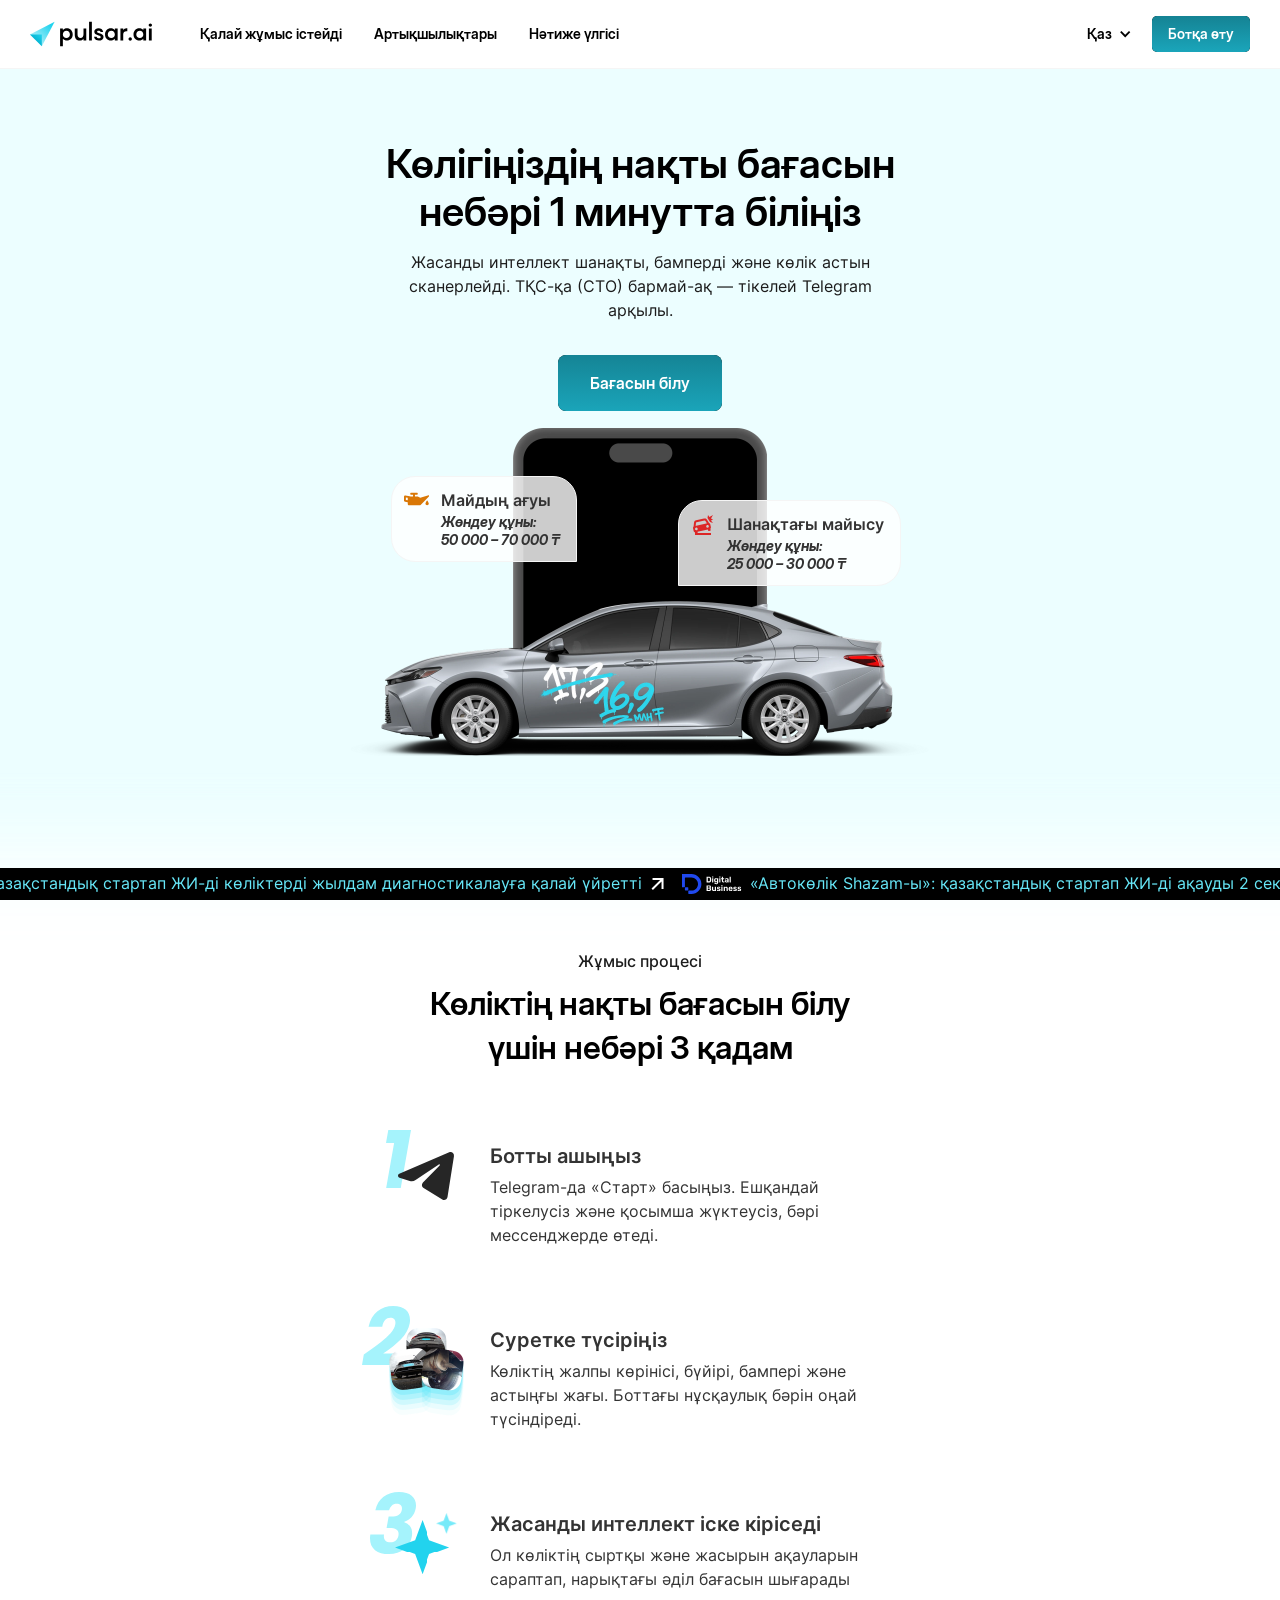
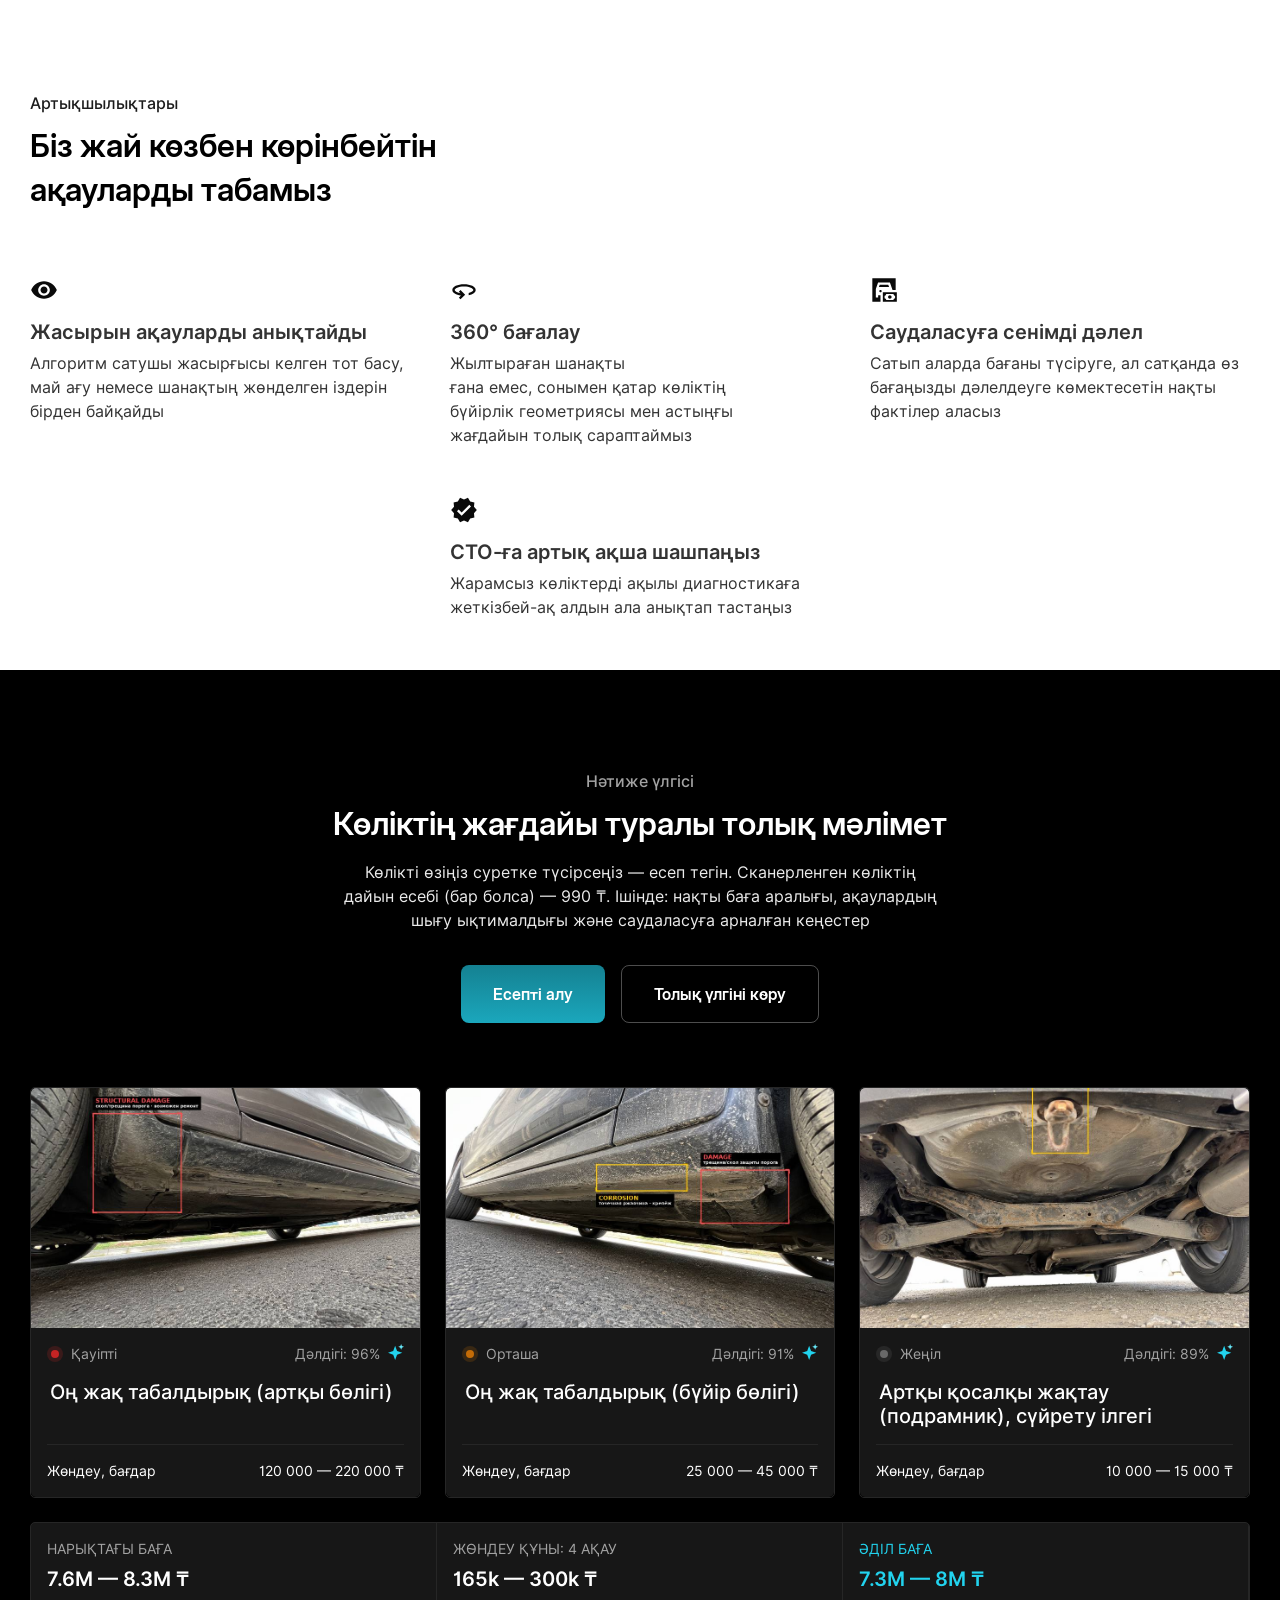
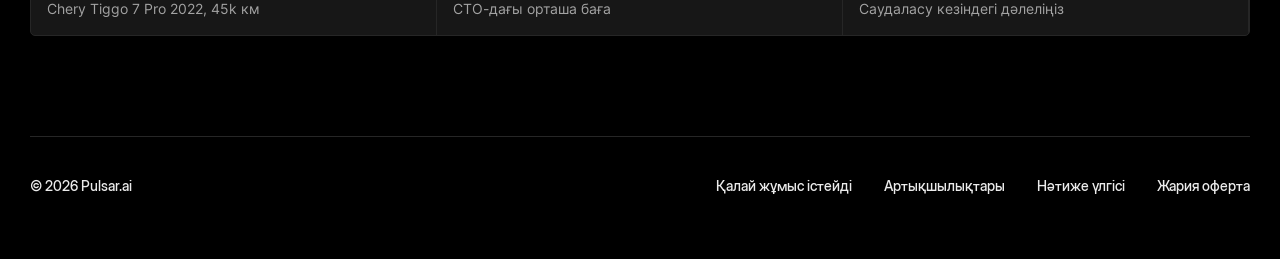
==== commit 5f804ac7: "Pricing: free for own photos, 990 ₸ for a ready report Co-Authored-By: Claude Opus 5.5 <noreply@anth" ====
--- a/kz/index.html
+++ b/kz/index.html
@@ -12,12 +12,7 @@
     "applicationCategory": "BusinessApplication",
     "operatingSystem": "Telegram",
     "description": "Жасанды интеллект арқылы көліктің жағдайын бағалау және нақты бағасын анықтау қызметі",
-    "offers": {
-      "@type": "Offer",
-      "price": "2490",
-      "priceCurrency": "KZT",
-      "description": "Толық есеп: нақты баға аралығы, ақаулардың шығу ықтималдығы және саудаласуға арналған кеңестер"
-    },
+    "offers": [ { "@type": "Offer", "price": "0", "priceCurrency": "KZT", "description": "Өз суреттеріңіз бойынша есеп — тегін" }, { "@type": "Offer", "price": "990", "priceCurrency": "KZT", "description": "Сканерленген көліктің дайын есебі (бар болса)" } ],
     "featureList": [
       "Жасырын ақауларды анықтау",
       "360° бағалау",
@@ -26,4 +21,4 @@
     ]
   }
 }
-</script></head><body><div class="media"><div class="marquee-container"><div class="marquee"><div class="div-block-21"><a href="https://forbes.kz/articles/kak-kazahstanskiy-startap-nauchil-iibystromu-diagnostirovaniyu-avtomobiley" target="_blank" class="marquee-item w-inline-block"><div class="marquee-item__logo-forbes"></div><div class="marquee-item__text-wrap"><div class="description2 marquee-item__text">Қазақстандық стартап ЖИ-ді көліктерді жылдам диагностикалауға қалай үйретті<br/></div><img src="../assets/6a9aa5b7481d4e260c3b7080_north.svg" loading="lazy" alt="" class="marquee-item__icon"/></div></a><a href="https://digitalbusiness.kz/2026-04-02/shazam-dlya-avtomobilya-kazahstanskiy-startap-nauchil-ii-nahodit-polomki-za-2-sekundi/" target="_blank" class="marquee-item w-inline-block"><div class="marquee-item__logo-db"></div><div class="marquee-item__text-wrap"><div class="description2 marquee-item__text">«Автокөлік Shazam-ы»: қазақстандық стартап ЖИ-ді ақауды 2 секундта табуға үйретті</div><img src="../assets/6a9aa5b7481d4e260c3b7080_north.svg" loading="lazy" alt="" class="marquee-item__icon"/></div></a></div><div class="div-block-21"><a href="https://forbes.kz/articles/kak-kazahstanskiy-startap-nauchil-iibystromu-diagnostirovaniyu-avtomobiley" target="_blank" class="marquee-item w-inline-block"><div class="marquee-item__logo-forbes"></div><div class="marquee-item__text-wrap"><div class="description2 marquee-item__text">Қазақстандық стартап ЖИ-ді көліктерді жылдам диагностикалауға қалай үйретті</div><img src="../assets/6a9aa5b7481d4e260c3b7080_north.svg" loading="lazy" alt="" class="marquee-item__icon"/></div></a><a href="https://digitalbusiness.kz/2026-04-02/shazam-dlya-avtomobilya-kazahstanskiy-startap-nauchil-ii-nahodit-polomki-za-2-sekundi/" target="_blank" class="marquee-item w-inline-block"><div class="marquee-item__logo-db"></div><div class="marquee-item__text-wrap"><div class="description2 marquee-item__text">«Автокөлік Shazam-ы»: қазақстандық стартап ЖИ-ді ақауды 2 секундта табуға үйретті</div><img src="../assets/6a9aa5b7481d4e260c3b7080_north.svg" loading="lazy" alt="" class="marquee-item__icon"/></div></a></div><div class="div-block-21"><a href="https://forbes.kz/articles/kak-kazahstanskiy-startap-nauchil-iibystromu-diagnostirovaniyu-avtomobiley" target="_blank" class="marquee-item w-inline-block"><div class="marquee-item__logo-forbes"></div><div class="marquee-item__text-wrap"><div class="description2 marquee-item__text">Қазақстандық стартап ЖИ-ді көліктерді жылдам диагностикалауға қалай үйретті</div><img src="../assets/6a9aa5b7481d4e260c3b7080_north.svg" loading="lazy" alt="" class="marquee-item__icon"/></div></a><a href="https://digitalbusiness.kz/2026-04-02/shazam-dlya-avtomobilya-kazahstanskiy-startap-nauchil-ii-nahodit-polomki-za-2-sekundi/" target="_blank" class="marquee-item w-inline-block"><div class="marquee-item__logo-db"></div><div class="marquee-item__text-wrap"><div class="description2 marquee-item__text">«Автокөлік Shazam-ы»: қазақстандық стартап ЖИ-ді ақауды 2 секундта табуға үйретті</div><img src="../assets/6a9aa5b7481d4e260c3b7080_north.svg" loading="lazy" alt="" class="marquee-item__icon"/></div></a></div></div></div></div><div class="media-mobile"><div class="marquee-container"><div class="marquee"><div class="div-block-22"><a href="https://forbes.kz/articles/kak-kazahstanskiy-startap-nauchil-iibystromu-diagnostirovaniyu-avtomobiley" target="_blank" class="marquee-item w-inline-block"><div class="marquee-item__logo-forbes"></div><div class="marquee-item__text-wrap"><div class="description2 marquee-item__text">Қазақстандық стартап ЖИ-ді көліктерді жылдам диагностикалауға қалай үйретті</div><img src="../assets/6a9aa5b7481d4e260c3b7080_north.svg" loading="lazy" alt="" class="marquee-item__icon"/></div></a><a href="https://digitalbusiness.kz/2026-04-02/shazam-dlya-avtomobilya-kazahstanskiy-startap-nauchil-ii-nahodit-polomki-za-2-sekundi/" target="_blank" class="marquee-item w-inline-block"><div class="marquee-item__logo-db"></div><div class="marquee-item__text-wrap"><div class="description2 marquee-item__text">«Автокөлік Shazam-ы»: қазақстандық стартап ЖИ-ді ақауды 2 секундта табуға үйретті</div><img src="../assets/6a9aa5b7481d4e260c3b7080_north.svg" loading="lazy" alt="" class="marquee-item__icon"/></div></a></div><div class="div-block-22"><a href="https://forbes.kz/articles/kak-kazahstanskiy-startap-nauchil-iibystromu-diagnostirovaniyu-avtomobiley" target="_blank" class="marquee-item w-inline-block"><div class="marquee-item__logo-forbes"></div><div class="marquee-item__text-wrap"><div class="description2 marquee-item__text">Қазақстандық стартап ЖИ-ді көліктерді жылдам диагностикалауға қалай үйретті</div><img src="../assets/6a9aa5b7481d4e260c3b7080_north.svg" loading="lazy" alt="" class="marquee-item__icon"/></div></a><a href="https://digitalbusiness.kz/2026-04-02/shazam-dlya-avtomobilya-kazahstanskiy-startap-nauchil-ii-nahodit-polomki-za-2-sekundi/" target="_blank" class="marquee-item w-inline-block"><div class="marquee-item__logo-db"></div><div class="marquee-item__text-wrap"><div class="description2 marquee-item__text">«Автокөлік Shazam-ы»: қазақстандық стартап ЖИ-ді ақауды 2 секундта табуға үйретті</div><img src="../assets/6a9aa5b7481d4e260c3b7080_north.svg" loading="lazy" alt="" class="marquee-item__icon"/></div></a></div><div class="div-block-22"><a href="https://forbes.kz/articles/kak-kazahstanskiy-startap-nauchil-iibystromu-diagnostirovaniyu-avtomobiley" target="_blank" class="marquee-item w-inline-block"><div class="marquee-item__logo-forbes"></div><div class="marquee-item__text-wrap"><div class="description2 marquee-item__text">Қазақстандық стартап ЖИ-ді көліктерді жылдам диагностикалауға қалай үйретті</div><img src="../assets/6a9aa5b7481d4e260c3b7080_north.svg" loading="lazy" alt="" class="marquee-item__icon"/></div></a><a href="https://digitalbusiness.kz/2026-04-02/shazam-dlya-avtomobilya-kazahstanskiy-startap-nauchil-ii-nahodit-polomki-za-2-sekundi/" target="_blank" class="marquee-item w-inline-block"><div class="marquee-item__logo-db"></div><div class="marquee-item__text-wrap"><div class="description2 marquee-item__text">«Автокөлік Shazam-ы»: қазақстандық стартап ЖИ-ді ақауды 2 секундта табуға үйретті</div><img src="../assets/6a9aa5b7481d4e260c3b7080_north.svg" loading="lazy" alt="" class="marquee-item__icon"/></div></a></div></div></div></div><div data-animation="default" data-collapse="medium" data-duration="400" data-easing="ease" data-easing2="ease" role="banner" class="header w-nav"><div class="container1 w-container"><div class="header__wrap"><div class="div-block-2"><div class="div-block-8"><a href="./" aria-current="page" class="brand w-nav-brand w--current"><img src="../assets/logo.svg" loading="lazy" alt="" class="logo_white"/></a><nav role="navigation" class="nav-menu w-nav-menu"><a href="#work" class="text1 header__navigation-item w-nav-link">Қалай жұмыс істейді</a><a href="#value" class="text1 header__navigation-item w-nav-link">Артықшылықтары</a><a href="#report" class="text1 header__navigation-item w-nav-link">Нәтиже үлгісі</a><a data-w-id="4a80d7cf-d1a5-9208-9df3-ebc52e42f6ac" href="https://t.me/Ipulsar_ai_bot" class="button-text2 button_black-small mobile-menu__button hide-568 w-button">Ботты ашу</a></nav></div><div class="div-block"><div data-hover="false" data-delay="0" class="w-dropdown"><div class="dropdown-toggle w-dropdown-toggle"><div class="icon-2 w-icon-dropdown-toggle"></div><div class="text1 header__language-txt">Қаз</div></div><nav class="dropdown-list w-dropdown-list"><a href="./" aria-current="page" class="text1 dropdown-item w-dropdown-link w--current">Қаз</a><a href="../" class="text1 dropdown-item w-dropdown-link">Рус</a></nav></div><div class="header__button-wrap"><a data-w-id="125ee73b-8754-ce80-e896-9b4c0608d968" href="https://t.me/Ipulsar_ai_bot" target="_blank" class="button_black-small hide w-inline-block"><div class="button-text2 button-text_black">Ботқа өту<br/></div><div class="button__circle-decor1"></div></a><div class="menu-button w-nav-button"><div class="icon w-icon-nav-menu"></div></div></div></div></div></div></div></div><section id="hero" class="section-hero"><div class="hero-img-wrap"><img src="../assets/6aa2974cb56e95d9a5f28c7d_hero-img-mobile3.webp" loading="lazy" width="780" alt="" class="hero-img-mobile"/><div class="hero-img-price"></div></div><div class="w-layout-blockcontainer container1 w-container"><div class="div-block-17"><div class="section-hero__info-wrap"><h1 class="h1 section-hero__title">Көлігіңіздің нақты бағасын небәрі 1 минутта біліңіз</h1><div class="description2 section-hero__description-kz">Жасанды интеллект шанақты, бамперді және көлік астын сканерлейді. ТҚС-қа (СТО) бармай-ақ — тікелей Telegram арқылы.</div><img src="../assets/6a9108107d1c08d838fe1f48_car2.webp" loading="lazy" alt="" class="section-hero__img-copy"/><a href="https://t.me/Ipulsar_ai_bot" target="_blank" class="button_black w-inline-block"><div class="button-text1 button-text_black">Бағасын білу<br/></div><div class="button__circle-decor1"></div></a></div><div class="section-hero__img-wrap"><img src="../assets/6aa292aa5bb7e40849ac136f_hero-img1.webp" loading="lazy" alt="" class="hero-img"/><div class="hero-img__message1"><img src="../assets/6a911b03cfb4f8cd3141f052_oil.svg" loading="lazy" alt="" class="hero-img__message-icon"/><div><div class="description2 hero-img__message-title">Майдың ағуы<br/></div><div class="button-text2 hero-img__message-description">Жөндеу құны: <br/>50 000 – 70 000 ₸</div></div></div><div class="hero-img__message2"><img src="../assets/6a911b03a50c021ce4263d07_crash.svg" loading="lazy" alt="" class="hero-img__message-icon"/><div><div class="description2 hero-img__message-title">Шанақтағы майысу</div><div class="button-text2 hero-img__message-description">Жөндеу құны: <br/>25 000 – 30 000 ₸</div></div></div></div></div></div><div class="div-block-5"></div></section><section id="work" class="section-work"><div class="w-layout-blockcontainer container1 w-container"><div class="section-work__wrap"><div class="section-work__heading"><div class="description2 section-work__label">Жұмыс процесі</div><h2 class="h2 section-work__title">Көліктің нақты бағасын білу үшін небәрі 3 қадам</h2></div><div class="section-work__content-step-wrap"><div class="section-work__content-step"><div class="section-work__content-img-wrap"><img src="../assets/6a910d2b61721d2770b2836d_tg.svg" loading="lazy" alt=""/><img src="../assets/6a910f121a7c66214725e6cd_1-step.svg" loading="lazy" alt="" class="image-4"/></div><div class="section-work__content-info"><div class="title section-work__content-title">Ботты ашыңыз</div><div class="description2 section-work__content-description">Telegram-да «Старт» басыңыз. Ешқандай тіркелусіз және қосымша жүктеусіз, бәрі мессенджерде өтеді.</div></div></div><div class="section-work__content-step"><div class="section-work__content-img-wrap"><div class="div-block-4"><img src="../assets/6a910d2b7bfc3d89146bfad5_photostep.png" loading="lazy" alt="" class="image-3"/><img src="../assets/6a910f123933a690e63d4904_2-step.svg" loading="lazy" alt="" class="image-5"/></div></div><div class="section-work__content-info"><div class="title section-work__content-title">Суретке түсіріңіз</div><div class="description2 section-work__content-description">Көліктің жалпы көрінісі, бүйірі, бампері және астыңғы жағы. Боттағы нұсқаулық бәрін оңай түсіндіреді.</div></div></div><div class="section-work__content-step"><div class="section-work__content-img-wrap"><div class="starai-wrap"><div class="starai-1"></div><div class="starai-2"></div></div><img src="../assets/6a910f1283d1eda0f045328d_3-step.svg" loading="lazy" alt="" class="image-6"/></div><div class="section-work__content-info"><div class="title section-work__content-title">Жасанды интеллект іске кіріседі</div><div class="description2 section-work__content-description">Ол көліктің сыртқы және жасырын ақауларын сараптап, нарықтағы әділ бағасын шығарады</div></div></div></div></div></div></section><section id="value" class="section-partner"><div class="w-layout-blockcontainer container1 w-container"><div class="section-value__heading"><div class="description2 section-value__label">Артықшылықтары</div><div class="h2 section-value__title">Біз жай көзбен көрінбейтін ақауларды табамыз</div></div><div class="section-value__content-wrap"><div class="section-value__content"><img src="../assets/6a9111747bfc3d89146d2033_eye.svg" loading="lazy" alt="" class="section-value__content-icon"/><div class="section-value__content-info"><div class="title section-value__content-title">Жасырын ақауларды анықтайды</div><div class="description2 section-value__content-description">Алгоритм сатушы жасырғысы келген тот басу, май ағу немесе шанақтың жөнделген іздерін бірден байқайды</div></div></div><div class="section-value__content"><img src="../assets/6a911174f9fcd95c011d88a9_360.svg" loading="lazy" alt="" class="section-value__content-icon"/><div class="section-value__content-info"><div class="title section-value__content-title">360° бағалау</div><div class="description2 section-value__content-description">Жылтыраған шанақты<br/>ғана емес, сонымен қатар көліктің<br/>бүйірлік геометриясы мен астыңғы<br/>жағдайын толық сараптаймыз</div></div></div><div class="section-value__content"><img src="../assets/6a911174e4c5d27ac796e3a2_money-sharp.svg" loading="lazy" alt="" class="section-value__content-icon"/><div class="section-value__content-info"><div class="title section-value__content-title">Саудаласуға сенімді дәлел</div><div class="description2 section-value__content-description">Сатып аларда бағаны түсіруге, ал сатқанда өз бағаңызды дәлелдеуге көмектесетін нақты фактілер аласыз</div></div></div><div id="w-node-_0b2b415d-74f6-2b79-b9c9-4dc3cc203b58-c418b156" class="section-value__content"><img src="../assets/6a911174f0278f39e988c9e0_decagram.svg" loading="lazy" alt="" class="section-value__content-icon"/><div class="section-value__content-info"><div class="title section-value__content-title">СТО-ға артық ақша шашпаңыз</div><div class="description2 section-value__content-description">Жарамсыз көліктерді ақылы диагностикаға жеткізбей-ақ алдын ала анықтап тастаңыз</div></div></div></div></div></section><section id="report" class="section-result"><div class="w-layout-blockcontainer container1 w-container"><div class="section-result__heading"><div class="description2 section-result__label">Нәтиже үлгісі</div><div class="div-block-7"><div class="h2 section-result__title">Көліктің жағдайы туралы толық мәлімет</div><div class="description2 section-result__description">2 490 ₸ төлеп толық есеп алыңыз: нақты баға аралығы, ақаулардың шығу ықтималдығы және саудаласуға арналған кеңестер</div></div><div class="button-wrap"><a href="https://t.me/Ipulsar_ai_bot" target="_blank" class="button_black w-inline-block"><div class="button-text1 button-text_black">Есепті алу<br/></div><div class="button__circle-decor1"></div></a><a href="full-report.html" class="button_outline w-inline-block"><div class="button-text1 button-text_outline">Толық үлгіні көру<br/></div></a></div></div><div class="section-result__table1-wrap"><div class="result-cards"><div class="report-img-wrap"><img src="../assets/6a99f05f3b61dc6614ebc7a5_img0.jpeg" loading="lazy" width="Auto" height="Auto" alt="" srcset="../assets/6a99f05f3b61dc6614ebc7a5_img0-p-500.jpeg 500w, ../assets/6a99f05f3b61dc6614ebc7a5_img0-p-800.jpeg 800w, ../assets/6a99f05f3b61dc6614ebc7a5_img0.jpeg 900w" sizes="100vw" class="report-img"/><div class="report-img__txt-wrap"><div class="report-img__info-top"><div class="report-img__top-wrap"><div class="score__indivator-wrap"><img src="../assets/6a99dafb2792032cd81c3b68_red.svg" loading="lazy" alt="" class="score__indicator"/><div class="description3 section-result__table-content-txt">Қауіпті</div></div><div class="score__indivator-wrap"><div class="description3 section-result__table-content-txt">Дәлдігі: 96%</div><img src="../assets/6a99fa967fc26d7e6d3a3946_star.svg" loading="lazy" alt="" class="score__indicator-copy"/></div></div><div class="report-img__info"><div class="title score__title1">Оң жақ табалдырық (артқы бөлігі)</div></div></div><div class="report-img__price-wrap"><div class="description3 section-result__table-content-txt"><span class="text-span-7">Жөндеу, бағдар</span></div><div class="description2 section-result__table-content-description-copy">120 000 — 220 000 ₸</div></div></div></div><div class="report-img-wrap"><img src="../assets/6a99f05f3c948d5f2acec973_img00.jpeg" loading="lazy" sizes="100vw" srcset="../assets/6a99f05f3c948d5f2acec973_img00-p-500.jpeg 500w, ../assets/6a99f05f3c948d5f2acec973_img00-p-800.jpeg 800w, ../assets/6a99f05f3c948d5f2acec973_img00.jpeg 900w" alt="" class="report-img"/><div class="report-img__txt-wrap"><div class="report-img__info-top"><div class="report-img__top-wrap"><div class="score__indivator-wrap"><img src="../assets/6a947d4a7ae4baa20e4ce341_Yellow.svg" loading="lazy" alt="" class="score__indicator"/><div class="description3 section-result__table-content-txt">Орташа</div></div><div class="score__indivator-wrap"><div class="description3 section-result__table-content-txt">Дәлдігі: 91%</div><img src="../assets/6a99fa967fc26d7e6d3a3946_star.svg" loading="lazy" alt="" class="score__indicator-copy"/></div></div><div class="report-img__info"><div class="title score__title1">Оң жақ табалдырық (бүйір бөлігі)</div></div></div><div class="report-img__price-wrap"><div class="description3 section-result__table-content-txt"><span class="text-span-6">Жөндеу, бағдар</span></div><div class="description2 section-result__table-content-description-copy">25 000 — 45 000 ₸</div></div></div></div><div class="report-img-wrap"><img src="../assets/6a99f05fd638ca759ee62156_img2.jpeg" loading="lazy" sizes="100vw" srcset="../assets/6a99f05fd638ca759ee62156_img2-p-500.jpeg 500w, ../assets/6a99f05fd638ca759ee62156_img2-p-800.jpeg 800w, ../assets/6a99f05fd638ca759ee62156_img2.jpeg 900w" alt="" id="photo4" class="report-img"/><div class="report-img__txt-wrap"><div class="report-img__info-top"><div class="report-img__top-wrap"><div class="score__indivator-wrap"><img src="../assets/6a99dafbf38ff0e3e2591a8b_grey.svg" loading="lazy" alt="" class="score__indicator"/><div class="description3 section-result__table-content-txt">Жеңіл</div></div><div class="score__indivator-wrap"><div class="description3 section-result__table-content-txt">Дәлдігі: 89%</div><img src="../assets/6a99fa967fc26d7e6d3a3946_star.svg" loading="lazy" alt="" class="score__indicator-copy"/></div></div><div class="report-img__info"><div class="title score__title1">Артқы қосалқы жақтау (подрамник), сүйрету ілгегі</div></div></div><div class="report-img__price-wrap"><div class="description3 section-result__table-content-txt"><span class="text-span-7">Жөндеу, бағдар</span></div><div class="description2 section-result__table-content-description-copy">10 000 — 15 000 ₸</div></div></div></div></div><div class="section-result__table1"><div class="section-result__table1-bottom"><div class="table-top__text-wrap2"><div class="description3 section-result__table-content-txt">НАРЫҚТАҒЫ БАҒА</div><div class="title score__title"><strong>7.6M — 8.3M ₸</strong></div><div class="description3 section-result__table-content-txt">Chery Tiggo 7 Pro 2022, 45k км</div></div><div class="table-top__text-wrap2"><div class="description3 section-result__table-content-txt">ЖӨНДЕУ ҚҰНЫ: 4 АҚАУ</div><div class="title score__title"><strong>165k — 300k ₸</strong></div><div class="description3 section-result__table-content-txt">СТО-дағы орташа баға</div></div><div id="w-node-_5acc71b6-aaa3-7196-4b12-9d243e6ff6fa-c418b156" class="table-top__text-wrap2"><div class="description3 section-result__table-content-txt"><span class="text-span-8">ӘДІЛ БАҒА</span></div><div class="title score__title"><span class="text-span-2"><strong>7.3M — 8M ₸</strong></span></div><div class="description3 section-result__table-content-txt">Саудаласу кезіндегі дәлеліңіз</div></div></div></div></div></div></section><section class="section-economics"><div class="w-layout-blockcontainer container1 w-container"><div class="section-economics__wrap"><h2 class="h2-1 section-economics__title">SmartRail <strong>Economics</strong></h2><img src="../assets/6a9108107d1c08d838fe1f52_SmartRail.webp" loading="lazy" alt="" class="section-economics__img"/><div class="section-economics__description-wrap"><div class="description2 section-economics__description">1x SmartRail: 500–1,000 scans / month → 10 000–20 000 AED</div><div class="description2 section-economics__description">10x SmartRail: 5,000–10,000 scans / month → 100 000–200 000 AED</div></div></div></div></section><section class="section-exclusive"><div class="w-layout-blockcontainer container1 w-container"><div class="section-exclusive__wrap"><img src="../assets/6a9108107d1c08d838fe1f6a_dubaicity1.webp" loading="lazy" sizes="144px" srcset="../assets/6a9108107d1c08d838fe1f6a_dubaicity1-p-500.webp 500w, ../assets/6a9108107d1c08d838fe1f6a_dubaicity1-p-800.webp 800w, ../assets/6a9108107d1c08d838fe1f6a_dubaicity1-p-1080.webp 1080w, ../assets/6a9108107d1c08d838fe1f6a_dubaicity1.webp 2366w" alt="" class="section-exclusive__img"/><div class="section-exclusive__info"><h2 class="h2 section-exclusive__title">Partners-only access</h2><div class="section-exclusive__description-wrap"><div class="description2 section-exclusive__description">SmartRails prices from 18,000 AED</div></div></div></div></div></section><section class="footer"><div class="w-layout-blockcontainer container1 w-container"><div class="div-block-6"><div class="divider"></div><div class="footer__wrap"><div class="text1-1 footer__text">© 2026 Pulsar.ai</div><div class="footer__link-wrap"><a href="#work" class="text1-1 footer__link-item">Қалай жұмыс істейді</a><a href="#value" class="text1-1 footer__link-item">Артықшылықтары</a><a href="#report" class="text1-1 footer__link-item">Нәтиже үлгісі</a><a href="public-offer.html" class="text1-1 footer__link-item">Жария оферта</a></div></div></div></div></section><script src="../assets/jquery-3.5.1.min.dc5e7f18c8.js" type="text/javascript" crossorigin="anonymous"></script><script src="../assets/webflow.schunk.f383f5e6d5965c7d.js" type="text/javascript" crossorigin="anonymous"></script><script src="../assets/webflow.schunk.8dd9c1c3f1a47925.js" type="text/javascript" crossorigin="anonymous"></script><script src="../assets/webflow.schunk.7699861e0a389f15.js" type="text/javascript" crossorigin="anonymous"></script><script src="../assets/webflow.ebad1e2f.d8cbd7fdc56e4734.js" type="text/javascript" crossorigin="anonymous"></script><script src="../assets/gsap.min.js" type="text/javascript"></script></body></html>+</script></head><body><div class="media"><div class="marquee-container"><div class="marquee"><div class="div-block-21"><a href="https://forbes.kz/articles/kak-kazahstanskiy-startap-nauchil-iibystromu-diagnostirovaniyu-avtomobiley" target="_blank" class="marquee-item w-inline-block"><div class="marquee-item__logo-forbes"></div><div class="marquee-item__text-wrap"><div class="description2 marquee-item__text">Қазақстандық стартап ЖИ-ді көліктерді жылдам диагностикалауға қалай үйретті<br/></div><img src="../assets/6a9aa5b7481d4e260c3b7080_north.svg" loading="lazy" alt="" class="marquee-item__icon"/></div></a><a href="https://digitalbusiness.kz/2026-04-02/shazam-dlya-avtomobilya-kazahstanskiy-startap-nauchil-ii-nahodit-polomki-za-2-sekundi/" target="_blank" class="marquee-item w-inline-block"><div class="marquee-item__logo-db"></div><div class="marquee-item__text-wrap"><div class="description2 marquee-item__text">«Автокөлік Shazam-ы»: қазақстандық стартап ЖИ-ді ақауды 2 секундта табуға үйретті</div><img src="../assets/6a9aa5b7481d4e260c3b7080_north.svg" loading="lazy" alt="" class="marquee-item__icon"/></div></a></div><div class="div-block-21"><a href="https://forbes.kz/articles/kak-kazahstanskiy-startap-nauchil-iibystromu-diagnostirovaniyu-avtomobiley" target="_blank" class="marquee-item w-inline-block"><div class="marquee-item__logo-forbes"></div><div class="marquee-item__text-wrap"><div class="description2 marquee-item__text">Қазақстандық стартап ЖИ-ді көліктерді жылдам диагностикалауға қалай үйретті</div><img src="../assets/6a9aa5b7481d4e260c3b7080_north.svg" loading="lazy" alt="" class="marquee-item__icon"/></div></a><a href="https://digitalbusiness.kz/2026-04-02/shazam-dlya-avtomobilya-kazahstanskiy-startap-nauchil-ii-nahodit-polomki-za-2-sekundi/" target="_blank" class="marquee-item w-inline-block"><div class="marquee-item__logo-db"></div><div class="marquee-item__text-wrap"><div class="description2 marquee-item__text">«Автокөлік Shazam-ы»: қазақстандық стартап ЖИ-ді ақауды 2 секундта табуға үйретті</div><img src="../assets/6a9aa5b7481d4e260c3b7080_north.svg" loading="lazy" alt="" class="marquee-item__icon"/></div></a></div><div class="div-block-21"><a href="https://forbes.kz/articles/kak-kazahstanskiy-startap-nauchil-iibystromu-diagnostirovaniyu-avtomobiley" target="_blank" class="marquee-item w-inline-block"><div class="marquee-item__logo-forbes"></div><div class="marquee-item__text-wrap"><div class="description2 marquee-item__text">Қазақстандық стартап ЖИ-ді көліктерді жылдам диагностикалауға қалай үйретті</div><img src="../assets/6a9aa5b7481d4e260c3b7080_north.svg" loading="lazy" alt="" class="marquee-item__icon"/></div></a><a href="https://digitalbusiness.kz/2026-04-02/shazam-dlya-avtomobilya-kazahstanskiy-startap-nauchil-ii-nahodit-polomki-za-2-sekundi/" target="_blank" class="marquee-item w-inline-block"><div class="marquee-item__logo-db"></div><div class="marquee-item__text-wrap"><div class="description2 marquee-item__text">«Автокөлік Shazam-ы»: қазақстандық стартап ЖИ-ді ақауды 2 секундта табуға үйретті</div><img src="../assets/6a9aa5b7481d4e260c3b7080_north.svg" loading="lazy" alt="" class="marquee-item__icon"/></div></a></div></div></div></div><div class="media-mobile"><div class="marquee-container"><div class="marquee"><div class="div-block-22"><a href="https://forbes.kz/articles/kak-kazahstanskiy-startap-nauchil-iibystromu-diagnostirovaniyu-avtomobiley" target="_blank" class="marquee-item w-inline-block"><div class="marquee-item__logo-forbes"></div><div class="marquee-item__text-wrap"><div class="description2 marquee-item__text">Қазақстандық стартап ЖИ-ді көліктерді жылдам диагностикалауға қалай үйретті</div><img src="../assets/6a9aa5b7481d4e260c3b7080_north.svg" loading="lazy" alt="" class="marquee-item__icon"/></div></a><a href="https://digitalbusiness.kz/2026-04-02/shazam-dlya-avtomobilya-kazahstanskiy-startap-nauchil-ii-nahodit-polomki-za-2-sekundi/" target="_blank" class="marquee-item w-inline-block"><div class="marquee-item__logo-db"></div><div class="marquee-item__text-wrap"><div class="description2 marquee-item__text">«Автокөлік Shazam-ы»: қазақстандық стартап ЖИ-ді ақауды 2 секундта табуға үйретті</div><img src="../assets/6a9aa5b7481d4e260c3b7080_north.svg" loading="lazy" alt="" class="marquee-item__icon"/></div></a></div><div class="div-block-22"><a href="https://forbes.kz/articles/kak-kazahstanskiy-startap-nauchil-iibystromu-diagnostirovaniyu-avtomobiley" target="_blank" class="marquee-item w-inline-block"><div class="marquee-item__logo-forbes"></div><div class="marquee-item__text-wrap"><div class="description2 marquee-item__text">Қазақстандық стартап ЖИ-ді көліктерді жылдам диагностикалауға қалай үйретті</div><img src="../assets/6a9aa5b7481d4e260c3b7080_north.svg" loading="lazy" alt="" class="marquee-item__icon"/></div></a><a href="https://digitalbusiness.kz/2026-04-02/shazam-dlya-avtomobilya-kazahstanskiy-startap-nauchil-ii-nahodit-polomki-za-2-sekundi/" target="_blank" class="marquee-item w-inline-block"><div class="marquee-item__logo-db"></div><div class="marquee-item__text-wrap"><div class="description2 marquee-item__text">«Автокөлік Shazam-ы»: қазақстандық стартап ЖИ-ді ақауды 2 секундта табуға үйретті</div><img src="../assets/6a9aa5b7481d4e260c3b7080_north.svg" loading="lazy" alt="" class="marquee-item__icon"/></div></a></div><div class="div-block-22"><a href="https://forbes.kz/articles/kak-kazahstanskiy-startap-nauchil-iibystromu-diagnostirovaniyu-avtomobiley" target="_blank" class="marquee-item w-inline-block"><div class="marquee-item__logo-forbes"></div><div class="marquee-item__text-wrap"><div class="description2 marquee-item__text">Қазақстандық стартап ЖИ-ді көліктерді жылдам диагностикалауға қалай үйретті</div><img src="../assets/6a9aa5b7481d4e260c3b7080_north.svg" loading="lazy" alt="" class="marquee-item__icon"/></div></a><a href="https://digitalbusiness.kz/2026-04-02/shazam-dlya-avtomobilya-kazahstanskiy-startap-nauchil-ii-nahodit-polomki-za-2-sekundi/" target="_blank" class="marquee-item w-inline-block"><div class="marquee-item__logo-db"></div><div class="marquee-item__text-wrap"><div class="description2 marquee-item__text">«Автокөлік Shazam-ы»: қазақстандық стартап ЖИ-ді ақауды 2 секундта табуға үйретті</div><img src="../assets/6a9aa5b7481d4e260c3b7080_north.svg" loading="lazy" alt="" class="marquee-item__icon"/></div></a></div></div></div></div><div data-animation="default" data-collapse="medium" data-duration="400" data-easing="ease" data-easing2="ease" role="banner" class="header w-nav"><div class="container1 w-container"><div class="header__wrap"><div class="div-block-2"><div class="div-block-8"><a href="./" aria-current="page" class="brand w-nav-brand w--current"><img src="../assets/logo.svg" loading="lazy" alt="" class="logo_white"/></a><nav role="navigation" class="nav-menu w-nav-menu"><a href="#work" class="text1 header__navigation-item w-nav-link">Қалай жұмыс істейді</a><a href="#value" class="text1 header__navigation-item w-nav-link">Артықшылықтары</a><a href="#report" class="text1 header__navigation-item w-nav-link">Нәтиже үлгісі</a><a data-w-id="4a80d7cf-d1a5-9208-9df3-ebc52e42f6ac" href="https://t.me/Ipulsar_ai_bot" class="button-text2 button_black-small mobile-menu__button hide-568 w-button">Ботты ашу</a></nav></div><div class="div-block"><div data-hover="false" data-delay="0" class="w-dropdown"><div class="dropdown-toggle w-dropdown-toggle"><div class="icon-2 w-icon-dropdown-toggle"></div><div class="text1 header__language-txt">Қаз</div></div><nav class="dropdown-list w-dropdown-list"><a href="./" aria-current="page" class="text1 dropdown-item w-dropdown-link w--current">Қаз</a><a href="../" class="text1 dropdown-item w-dropdown-link">Рус</a></nav></div><div class="header__button-wrap"><a data-w-id="125ee73b-8754-ce80-e896-9b4c0608d968" href="https://t.me/Ipulsar_ai_bot" target="_blank" class="button_black-small hide w-inline-block"><div class="button-text2 button-text_black">Ботқа өту<br/></div><div class="button__circle-decor1"></div></a><div class="menu-button w-nav-button"><div class="icon w-icon-nav-menu"></div></div></div></div></div></div></div></div><section id="hero" class="section-hero"><div class="hero-img-wrap"><img src="../assets/6aa2974cb56e95d9a5f28c7d_hero-img-mobile3.webp" loading="lazy" width="780" alt="" class="hero-img-mobile"/><div class="hero-img-price"></div></div><div class="w-layout-blockcontainer container1 w-container"><div class="div-block-17"><div class="section-hero__info-wrap"><h1 class="h1 section-hero__title">Көлігіңіздің нақты бағасын небәрі 1 минутта біліңіз</h1><div class="description2 section-hero__description-kz">Жасанды интеллект шанақты, бамперді және көлік астын сканерлейді. ТҚС-қа (СТО) бармай-ақ — тікелей Telegram арқылы.</div><img src="../assets/6a9108107d1c08d838fe1f48_car2.webp" loading="lazy" alt="" class="section-hero__img-copy"/><a href="https://t.me/Ipulsar_ai_bot" target="_blank" class="button_black w-inline-block"><div class="button-text1 button-text_black">Бағасын білу<br/></div><div class="button__circle-decor1"></div></a></div><div class="section-hero__img-wrap"><img src="../assets/6aa292aa5bb7e40849ac136f_hero-img1.webp" loading="lazy" alt="" class="hero-img"/><div class="hero-img__message1"><img src="../assets/6a911b03cfb4f8cd3141f052_oil.svg" loading="lazy" alt="" class="hero-img__message-icon"/><div><div class="description2 hero-img__message-title">Майдың ағуы<br/></div><div class="button-text2 hero-img__message-description">Жөндеу құны: <br/>50 000 – 70 000 ₸</div></div></div><div class="hero-img__message2"><img src="../assets/6a911b03a50c021ce4263d07_crash.svg" loading="lazy" alt="" class="hero-img__message-icon"/><div><div class="description2 hero-img__message-title">Шанақтағы майысу</div><div class="button-text2 hero-img__message-description">Жөндеу құны: <br/>25 000 – 30 000 ₸</div></div></div></div></div></div><div class="div-block-5"></div></section><section id="work" class="section-work"><div class="w-layout-blockcontainer container1 w-container"><div class="section-work__wrap"><div class="section-work__heading"><div class="description2 section-work__label">Жұмыс процесі</div><h2 class="h2 section-work__title">Көліктің нақты бағасын білу үшін небәрі 3 қадам</h2></div><div class="section-work__content-step-wrap"><div class="section-work__content-step"><div class="section-work__content-img-wrap"><img src="../assets/6a910d2b61721d2770b2836d_tg.svg" loading="lazy" alt=""/><img src="../assets/6a910f121a7c66214725e6cd_1-step.svg" loading="lazy" alt="" class="image-4"/></div><div class="section-work__content-info"><div class="title section-work__content-title">Ботты ашыңыз</div><div class="description2 section-work__content-description">Telegram-да «Старт» басыңыз. Ешқандай тіркелусіз және қосымша жүктеусіз, бәрі мессенджерде өтеді.</div></div></div><div class="section-work__content-step"><div class="section-work__content-img-wrap"><div class="div-block-4"><img src="../assets/6a910d2b7bfc3d89146bfad5_photostep.png" loading="lazy" alt="" class="image-3"/><img src="../assets/6a910f123933a690e63d4904_2-step.svg" loading="lazy" alt="" class="image-5"/></div></div><div class="section-work__content-info"><div class="title section-work__content-title">Суретке түсіріңіз</div><div class="description2 section-work__content-description">Көліктің жалпы көрінісі, бүйірі, бампері және астыңғы жағы. Боттағы нұсқаулық бәрін оңай түсіндіреді.</div></div></div><div class="section-work__content-step"><div class="section-work__content-img-wrap"><div class="starai-wrap"><div class="starai-1"></div><div class="starai-2"></div></div><img src="../assets/6a910f1283d1eda0f045328d_3-step.svg" loading="lazy" alt="" class="image-6"/></div><div class="section-work__content-info"><div class="title section-work__content-title">Жасанды интеллект іске кіріседі</div><div class="description2 section-work__content-description">Ол көліктің сыртқы және жасырын ақауларын сараптап, нарықтағы әділ бағасын шығарады</div></div></div></div></div></div></section><section id="value" class="section-partner"><div class="w-layout-blockcontainer container1 w-container"><div class="section-value__heading"><div class="description2 section-value__label">Артықшылықтары</div><div class="h2 section-value__title">Біз жай көзбен көрінбейтін ақауларды табамыз</div></div><div class="section-value__content-wrap"><div class="section-value__content"><img src="../assets/6a9111747bfc3d89146d2033_eye.svg" loading="lazy" alt="" class="section-value__content-icon"/><div class="section-value__content-info"><div class="title section-value__content-title">Жасырын ақауларды анықтайды</div><div class="description2 section-value__content-description">Алгоритм сатушы жасырғысы келген тот басу, май ағу немесе шанақтың жөнделген іздерін бірден байқайды</div></div></div><div class="section-value__content"><img src="../assets/6a911174f9fcd95c011d88a9_360.svg" loading="lazy" alt="" class="section-value__content-icon"/><div class="section-value__content-info"><div class="title section-value__content-title">360° бағалау</div><div class="description2 section-value__content-description">Жылтыраған шанақты<br/>ғана емес, сонымен қатар көліктің<br/>бүйірлік геометриясы мен астыңғы<br/>жағдайын толық сараптаймыз</div></div></div><div class="section-value__content"><img src="../assets/6a911174e4c5d27ac796e3a2_money-sharp.svg" loading="lazy" alt="" class="section-value__content-icon"/><div class="section-value__content-info"><div class="title section-value__content-title">Саудаласуға сенімді дәлел</div><div class="description2 section-value__content-description">Сатып аларда бағаны түсіруге, ал сатқанда өз бағаңызды дәлелдеуге көмектесетін нақты фактілер аласыз</div></div></div><div id="w-node-_0b2b415d-74f6-2b79-b9c9-4dc3cc203b58-c418b156" class="section-value__content"><img src="../assets/6a911174f0278f39e988c9e0_decagram.svg" loading="lazy" alt="" class="section-value__content-icon"/><div class="section-value__content-info"><div class="title section-value__content-title">СТО-ға артық ақша шашпаңыз</div><div class="description2 section-value__content-description">Жарамсыз көліктерді ақылы диагностикаға жеткізбей-ақ алдын ала анықтап тастаңыз</div></div></div></div></div></section><section id="report" class="section-result"><div class="w-layout-blockcontainer container1 w-container"><div class="section-result__heading"><div class="description2 section-result__label">Нәтиже үлгісі</div><div class="div-block-7"><div class="h2 section-result__title">Көліктің жағдайы туралы толық мәлімет</div><div class="description2 section-result__description">Көлікті өзіңіз суретке түсірсеңіз — есеп тегін. Сканерленген көліктің дайын есебі (бар болса) — 990 ₸. Ішінде: нақты баға аралығы, ақаулардың шығу ықтималдығы және саудаласуға арналған кеңестер</div></div><div class="button-wrap"><a href="https://t.me/Ipulsar_ai_bot" target="_blank" class="button_black w-inline-block"><div class="button-text1 button-text_black">Есепті алу<br/></div><div class="button__circle-decor1"></div></a><a href="full-report.html" class="button_outline w-inline-block"><div class="button-text1 button-text_outline">Толық үлгіні көру<br/></div></a></div></div><div class="section-result__table1-wrap"><div class="result-cards"><div class="report-img-wrap"><img src="../assets/6a99f05f3b61dc6614ebc7a5_img0.jpeg" loading="lazy" width="Auto" height="Auto" alt="" srcset="../assets/6a99f05f3b61dc6614ebc7a5_img0-p-500.jpeg 500w, ../assets/6a99f05f3b61dc6614ebc7a5_img0-p-800.jpeg 800w, ../assets/6a99f05f3b61dc6614ebc7a5_img0.jpeg 900w" sizes="100vw" class="report-img"/><div class="report-img__txt-wrap"><div class="report-img__info-top"><div class="report-img__top-wrap"><div class="score__indivator-wrap"><img src="../assets/6a99dafb2792032cd81c3b68_red.svg" loading="lazy" alt="" class="score__indicator"/><div class="description3 section-result__table-content-txt">Қауіпті</div></div><div class="score__indivator-wrap"><div class="description3 section-result__table-content-txt">Дәлдігі: 96%</div><img src="../assets/6a99fa967fc26d7e6d3a3946_star.svg" loading="lazy" alt="" class="score__indicator-copy"/></div></div><div class="report-img__info"><div class="title score__title1">Оң жақ табалдырық (артқы бөлігі)</div></div></div><div class="report-img__price-wrap"><div class="description3 section-result__table-content-txt"><span class="text-span-7">Жөндеу, бағдар</span></div><div class="description2 section-result__table-content-description-copy">120 000 — 220 000 ₸</div></div></div></div><div class="report-img-wrap"><img src="../assets/6a99f05f3c948d5f2acec973_img00.jpeg" loading="lazy" sizes="100vw" srcset="../assets/6a99f05f3c948d5f2acec973_img00-p-500.jpeg 500w, ../assets/6a99f05f3c948d5f2acec973_img00-p-800.jpeg 800w, ../assets/6a99f05f3c948d5f2acec973_img00.jpeg 900w" alt="" class="report-img"/><div class="report-img__txt-wrap"><div class="report-img__info-top"><div class="report-img__top-wrap"><div class="score__indivator-wrap"><img src="../assets/6a947d4a7ae4baa20e4ce341_Yellow.svg" loading="lazy" alt="" class="score__indicator"/><div class="description3 section-result__table-content-txt">Орташа</div></div><div class="score__indivator-wrap"><div class="description3 section-result__table-content-txt">Дәлдігі: 91%</div><img src="../assets/6a99fa967fc26d7e6d3a3946_star.svg" loading="lazy" alt="" class="score__indicator-copy"/></div></div><div class="report-img__info"><div class="title score__title1">Оң жақ табалдырық (бүйір бөлігі)</div></div></div><div class="report-img__price-wrap"><div class="description3 section-result__table-content-txt"><span class="text-span-6">Жөндеу, бағдар</span></div><div class="description2 section-result__table-content-description-copy">25 000 — 45 000 ₸</div></div></div></div><div class="report-img-wrap"><img src="../assets/6a99f05fd638ca759ee62156_img2.jpeg" loading="lazy" sizes="100vw" srcset="../assets/6a99f05fd638ca759ee62156_img2-p-500.jpeg 500w, ../assets/6a99f05fd638ca759ee62156_img2-p-800.jpeg 800w, ../assets/6a99f05fd638ca759ee62156_img2.jpeg 900w" alt="" id="photo4" class="report-img"/><div class="report-img__txt-wrap"><div class="report-img__info-top"><div class="report-img__top-wrap"><div class="score__indivator-wrap"><img src="../assets/6a99dafbf38ff0e3e2591a8b_grey.svg" loading="lazy" alt="" class="score__indicator"/><div class="description3 section-result__table-content-txt">Жеңіл</div></div><div class="score__indivator-wrap"><div class="description3 section-result__table-content-txt">Дәлдігі: 89%</div><img src="../assets/6a99fa967fc26d7e6d3a3946_star.svg" loading="lazy" alt="" class="score__indicator-copy"/></div></div><div class="report-img__info"><div class="title score__title1">Артқы қосалқы жақтау (подрамник), сүйрету ілгегі</div></div></div><div class="report-img__price-wrap"><div class="description3 section-result__table-content-txt"><span class="text-span-7">Жөндеу, бағдар</span></div><div class="description2 section-result__table-content-description-copy">10 000 — 15 000 ₸</div></div></div></div></div><div class="section-result__table1"><div class="section-result__table1-bottom"><div class="table-top__text-wrap2"><div class="description3 section-result__table-content-txt">НАРЫҚТАҒЫ БАҒА</div><div class="title score__title"><strong>7.6M — 8.3M ₸</strong></div><div class="description3 section-result__table-content-txt">Chery Tiggo 7 Pro 2022, 45k км</div></div><div class="table-top__text-wrap2"><div class="description3 section-result__table-content-txt">ЖӨНДЕУ ҚҰНЫ: 4 АҚАУ</div><div class="title score__title"><strong>165k — 300k ₸</strong></div><div class="description3 section-result__table-content-txt">СТО-дағы орташа баға</div></div><div id="w-node-_5acc71b6-aaa3-7196-4b12-9d243e6ff6fa-c418b156" class="table-top__text-wrap2"><div class="description3 section-result__table-content-txt"><span class="text-span-8">ӘДІЛ БАҒА</span></div><div class="title score__title"><span class="text-span-2"><strong>7.3M — 8M ₸</strong></span></div><div class="description3 section-result__table-content-txt">Саудаласу кезіндегі дәлеліңіз</div></div></div></div></div></div></section><section class="section-economics"><div class="w-layout-blockcontainer container1 w-container"><div class="section-economics__wrap"><h2 class="h2-1 section-economics__title">SmartRail <strong>Economics</strong></h2><img src="../assets/6a9108107d1c08d838fe1f52_SmartRail.webp" loading="lazy" alt="" class="section-economics__img"/><div class="section-economics__description-wrap"><div class="description2 section-economics__description">1x SmartRail: 500–1,000 scans / month → 10 000–20 000 AED</div><div class="description2 section-economics__description">10x SmartRail: 5,000–10,000 scans / month → 100 000–200 000 AED</div></div></div></div></section><section class="section-exclusive"><div class="w-layout-blockcontainer container1 w-container"><div class="section-exclusive__wrap"><img src="../assets/6a9108107d1c08d838fe1f6a_dubaicity1.webp" loading="lazy" sizes="144px" srcset="../assets/6a9108107d1c08d838fe1f6a_dubaicity1-p-500.webp 500w, ../assets/6a9108107d1c08d838fe1f6a_dubaicity1-p-800.webp 800w, ../assets/6a9108107d1c08d838fe1f6a_dubaicity1-p-1080.webp 1080w, ../assets/6a9108107d1c08d838fe1f6a_dubaicity1.webp 2366w" alt="" class="section-exclusive__img"/><div class="section-exclusive__info"><h2 class="h2 section-exclusive__title">Partners-only access</h2><div class="section-exclusive__description-wrap"><div class="description2 section-exclusive__description">SmartRails prices from 18,000 AED</div></div></div></div></div></section><section class="footer"><div class="w-layout-blockcontainer container1 w-container"><div class="div-block-6"><div class="divider"></div><div class="footer__wrap"><div class="text1-1 footer__text">© 2026 Pulsar.ai</div><div class="footer__link-wrap"><a href="#work" class="text1-1 footer__link-item">Қалай жұмыс істейді</a><a href="#value" class="text1-1 footer__link-item">Артықшылықтары</a><a href="#report" class="text1-1 footer__link-item">Нәтиже үлгісі</a><a href="public-offer.html" class="text1-1 footer__link-item">Жария оферта</a></div></div></div></div></section><script src="../assets/jquery-3.5.1.min.dc5e7f18c8.js" type="text/javascript" crossorigin="anonymous"></script><script src="../assets/webflow.schunk.f383f5e6d5965c7d.js" type="text/javascript" crossorigin="anonymous"></script><script src="../assets/webflow.schunk.8dd9c1c3f1a47925.js" type="text/javascript" crossorigin="anonymous"></script><script src="../assets/webflow.schunk.7699861e0a389f15.js" type="text/javascript" crossorigin="anonymous"></script><script src="../assets/webflow.ebad1e2f.d8cbd7fdc56e4734.js" type="text/javascript" crossorigin="anonymous"></script><script src="../assets/gsap.min.js" type="text/javascript"></script></body></html>
